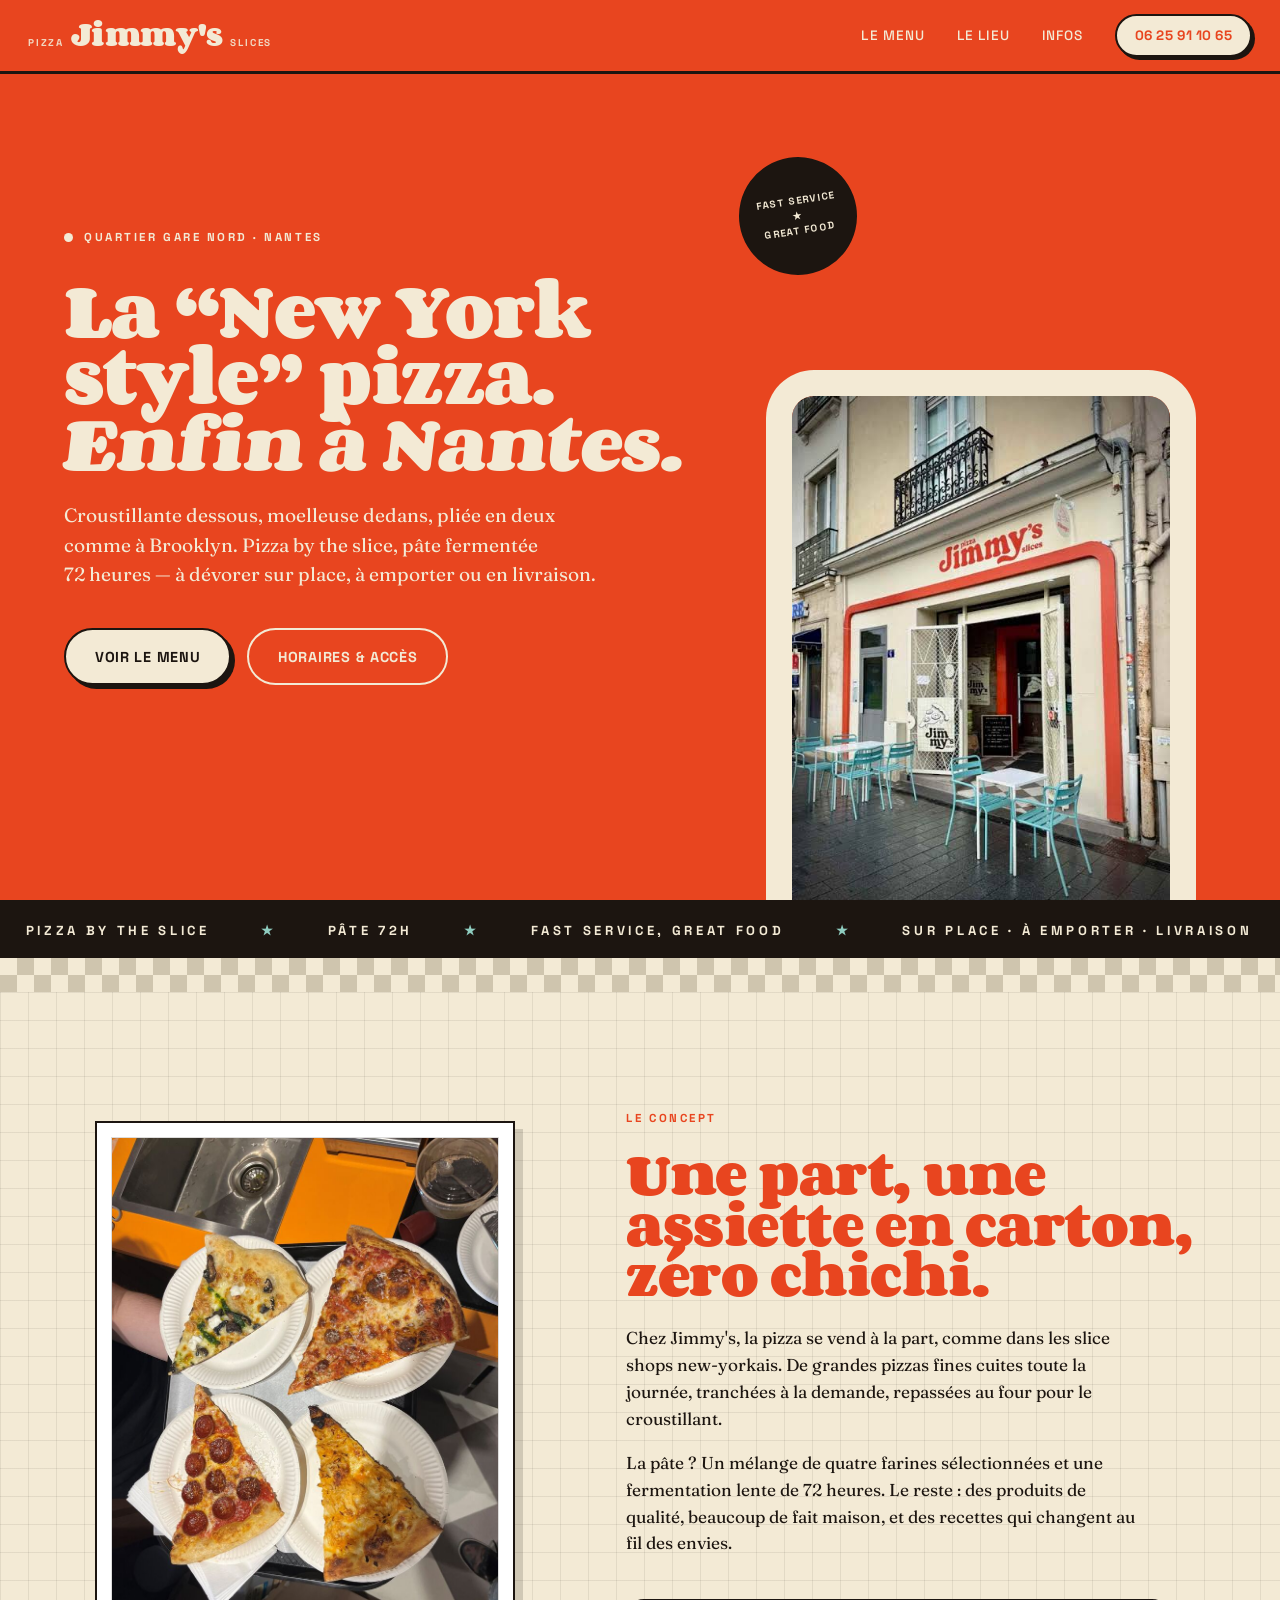
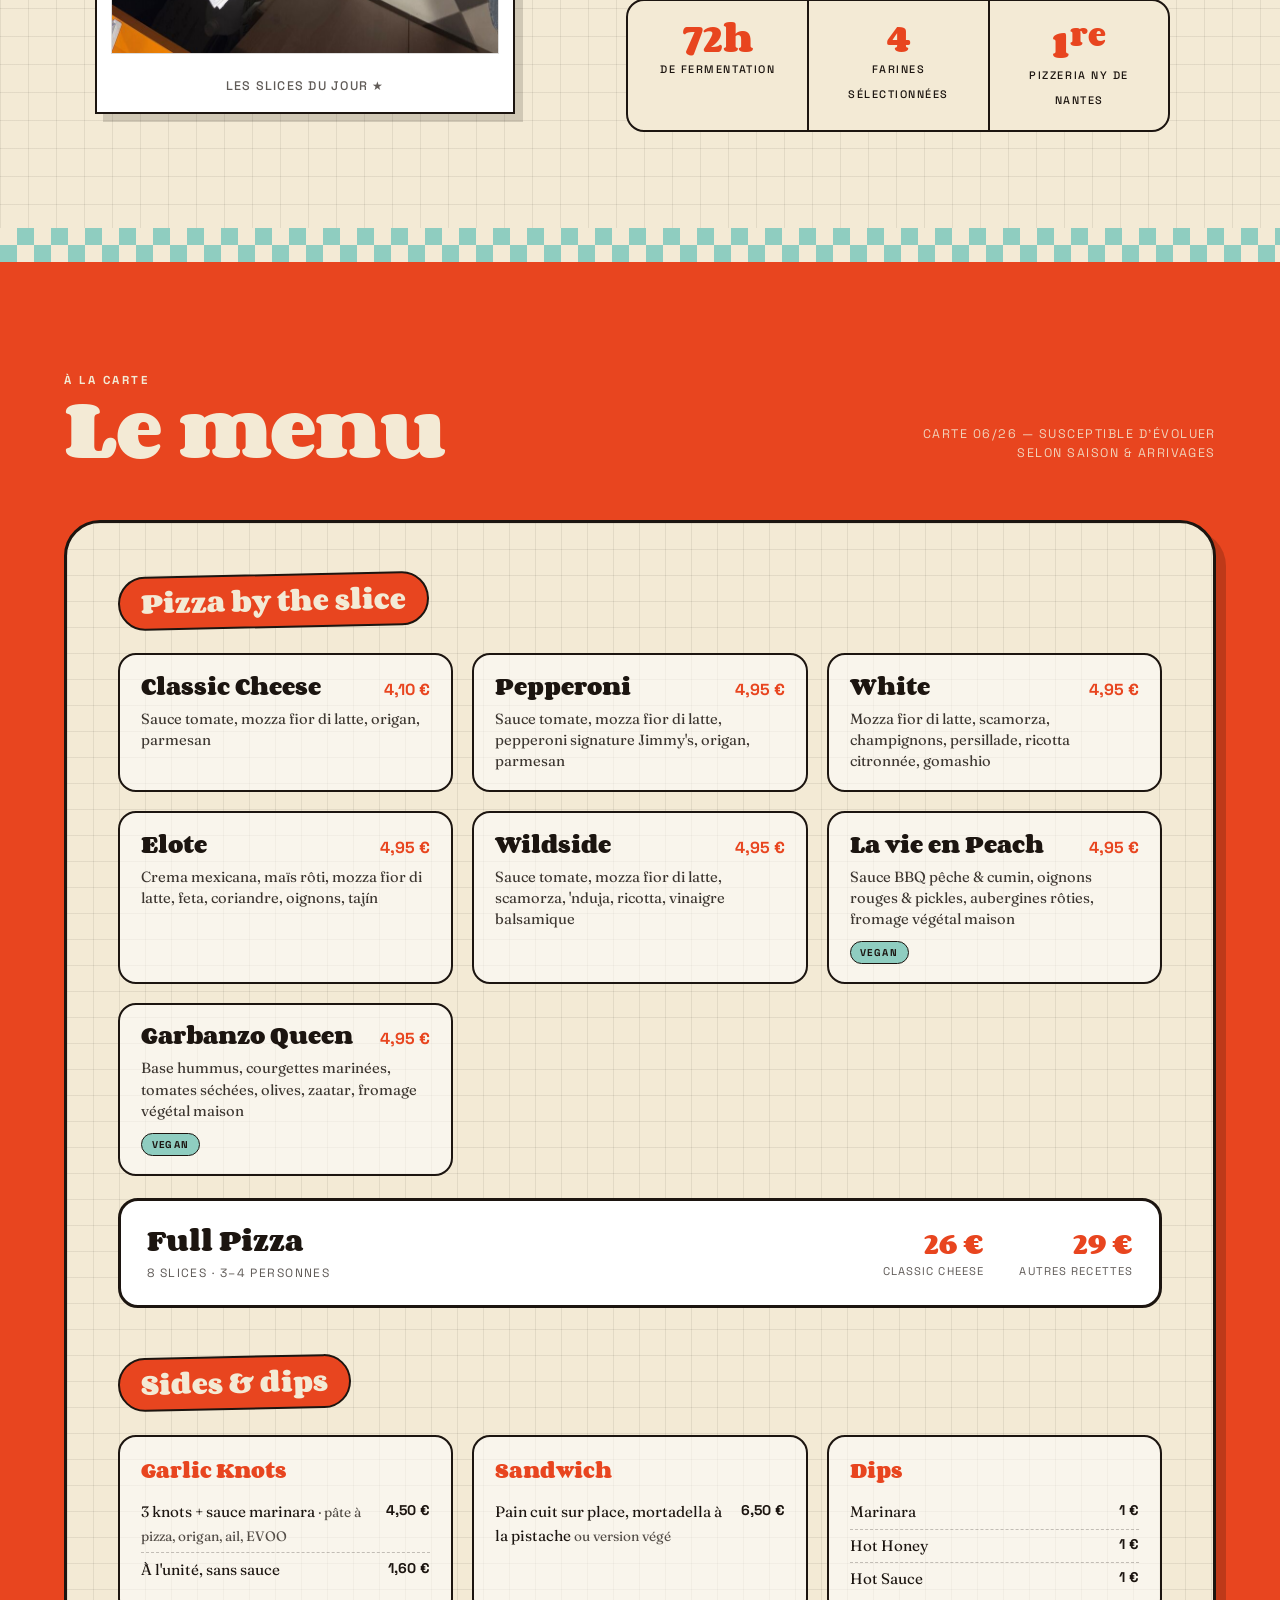
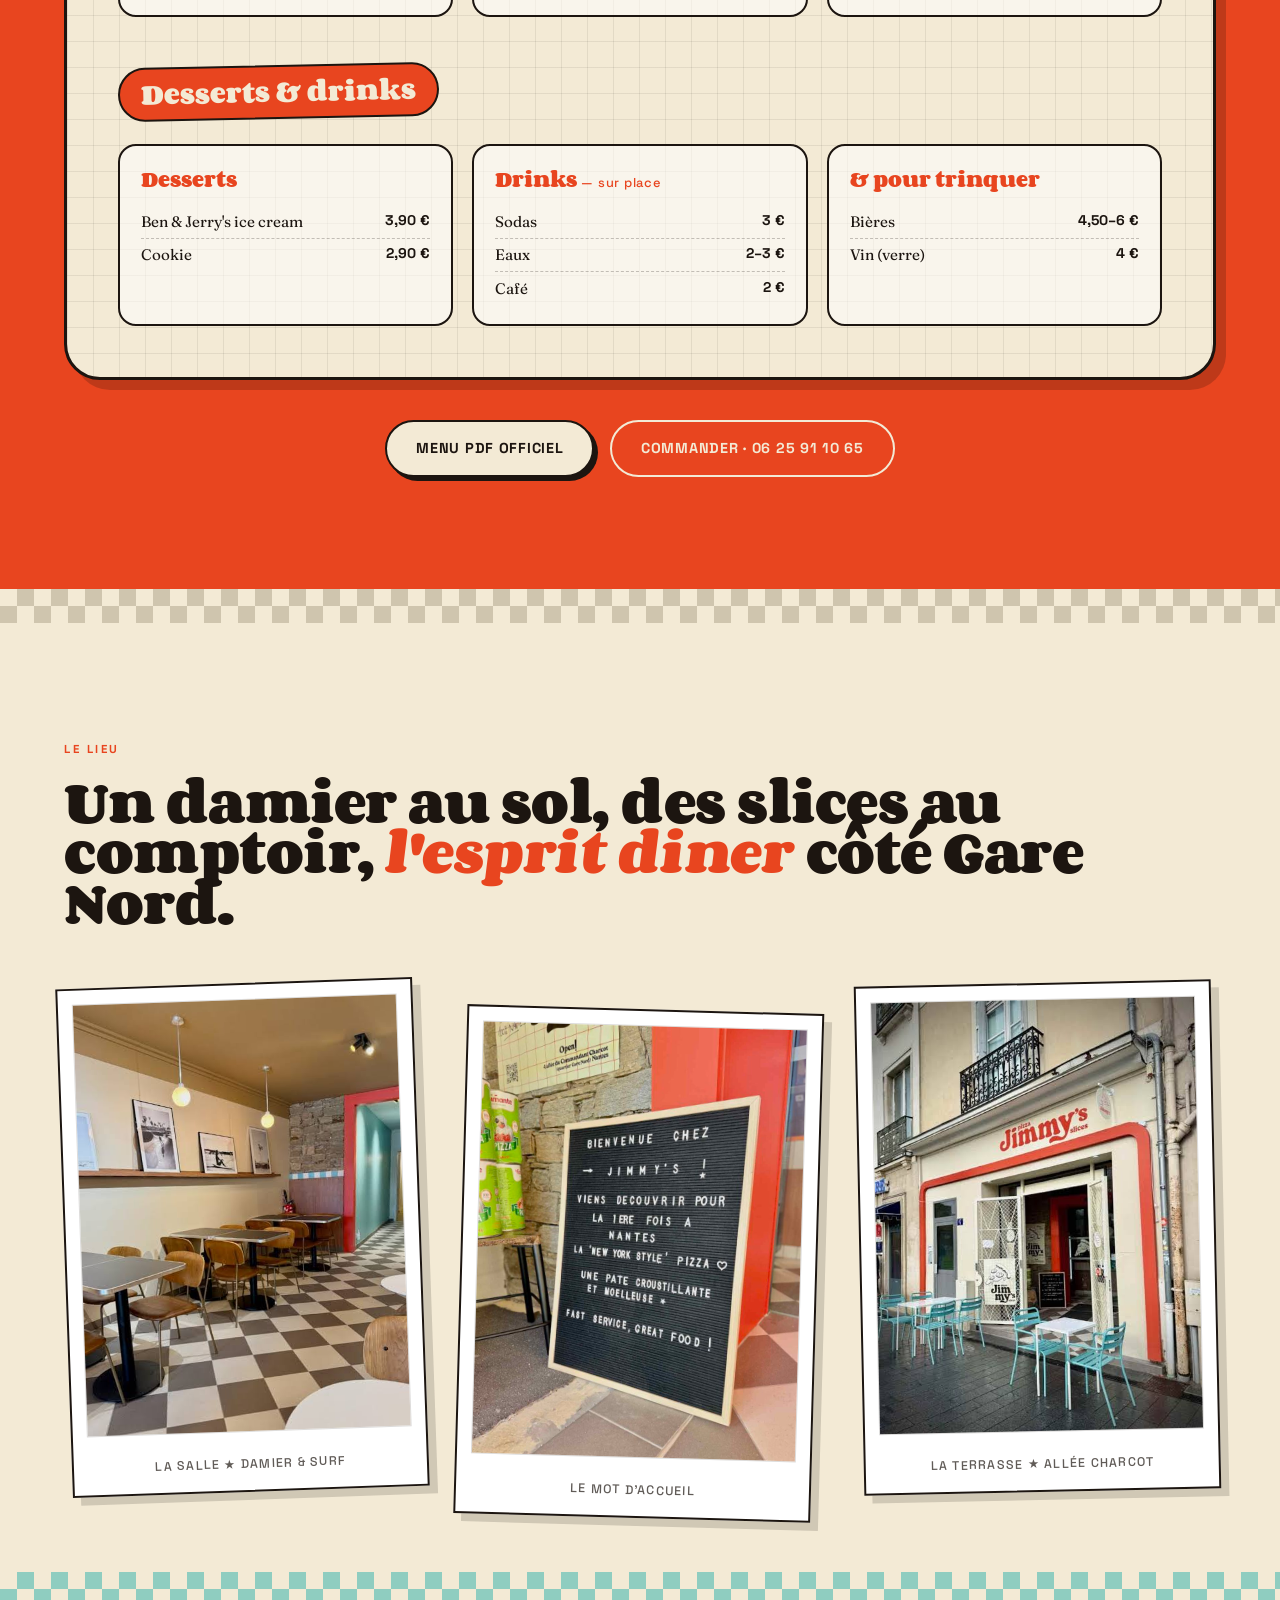
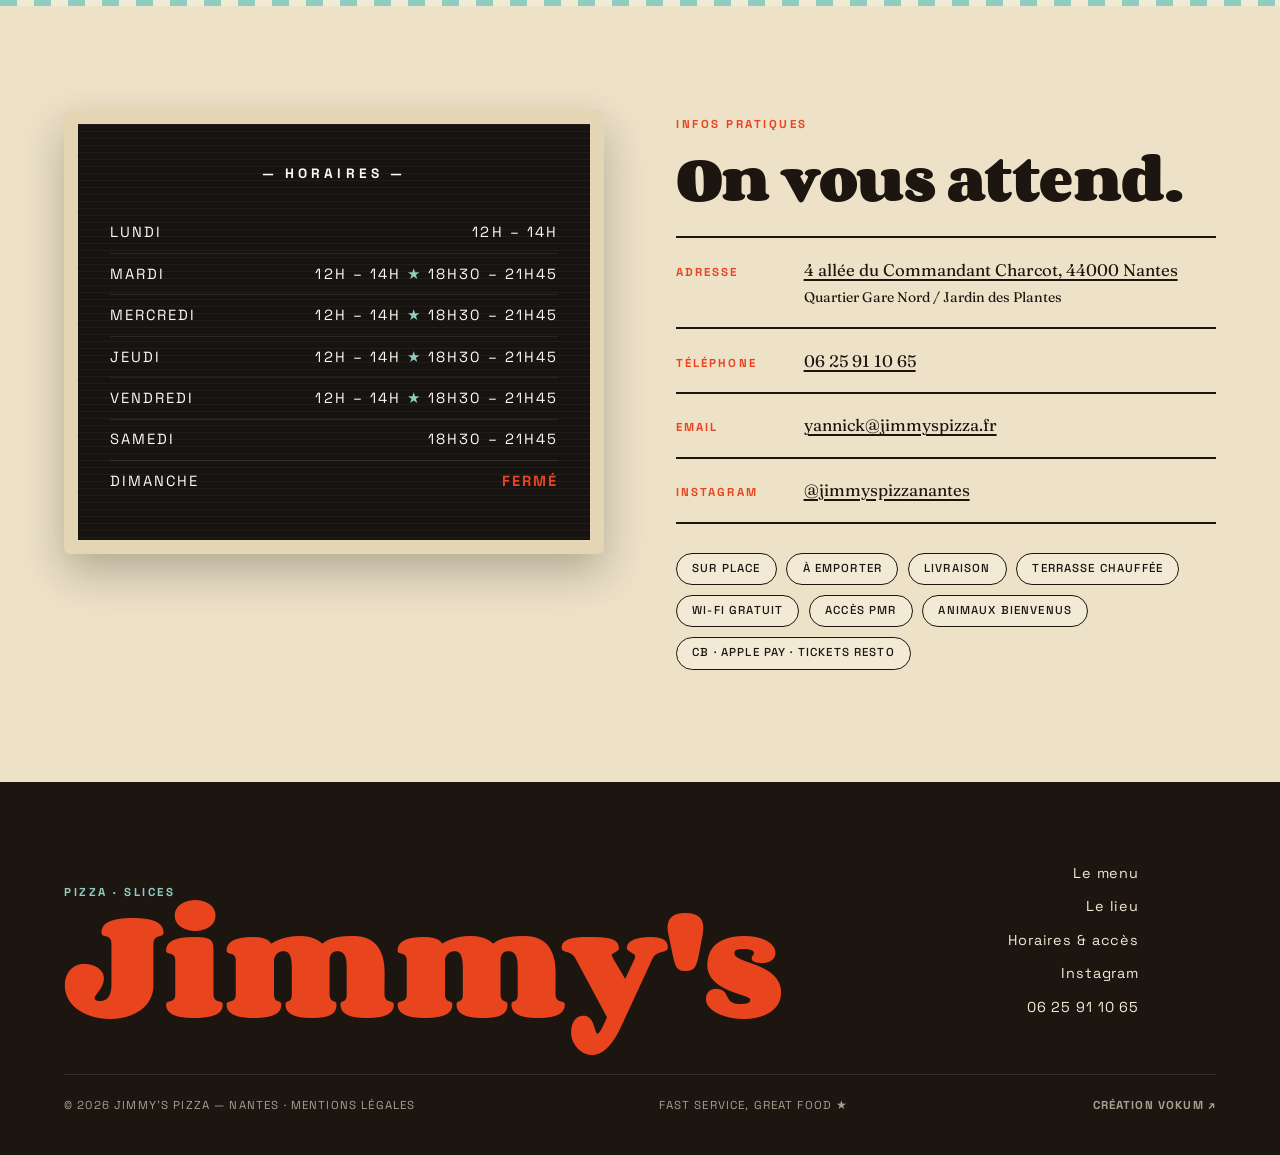
==== index.html @ 2caf19af "Perf: attributs d'image (CLS, lazy-loading, priorite LCP) et recompression - width/height ajoutes de" ====
<!DOCTYPE html>
<html lang="fr">
<head>
<meta charset="UTF-8">
<meta name="viewport" content="width=device-width, initial-scale=1.0">
<title>Jimmy's Pizza — Pizzeria New York Style à Nantes (Gare Nord) · Pizza by the Slice</title>
<meta name="description" content="Jimmy's Pizza, la première pizzeria New York style de Nantes : pizza à la part, pâte fermentée 72 h. 4 allée du Commandant Charcot, quartier Gare Nord. Sur place, à emporter ou en livraison — 06 25 91 10 65.">
<link rel="canonical" href="https://jimmy-s-pizza.vercel.app/">
<meta name="geo.region" content="FR-44">
<meta name="geo.placename" content="Nantes">
<meta name="geo.position" content="47.21772;-1.54386">
<meta name="ICBM" content="47.21772, -1.54386">
<meta property="og:type" content="restaurant.restaurant">
<meta property="og:locale" content="fr_FR">
<meta property="og:site_name" content="Jimmy's Pizza Slices">
<meta property="og:title" content="Jimmy's Pizza — Pizzeria New York Style à Nantes">
<meta property="og:description" content="Pizza by the slice, pâte fermentée 72 h. 4 allée du Commandant Charcot, Nantes. Sur place, à emporter, en livraison.">
<meta property="og:url" content="https://jimmy-s-pizza.vercel.app/">
<meta property="og:image" content="https://jimmy-s-pizza.vercel.app/assets/facade.jpg">
<meta name="twitter:card" content="summary_large_image">
<meta name="twitter:title" content="Jimmy's Pizza — Pizzeria New York Style à Nantes">
<meta name="twitter:description" content="Pizza by the slice, pâte 72 h, quartier Gare Nord. Sur place, à emporter, en livraison.">
<meta name="twitter:image" content="https://jimmy-s-pizza.vercel.app/assets/facade.jpg">
<link rel="icon" href="data:image/svg+xml,%3Csvg xmlns='http://www.w3.org/2000/svg' viewBox='0 0 100 100'%3E%3Crect width='100' height='100' rx='22' fill='%23E8451F'/%3E%3Ctext x='50' y='72' font-size='62' text-anchor='middle'%3E%F0%9F%8D%95%3C/text%3E%3C/svg%3E">
<script type="application/ld+json">
{
  "@context": "https://schema.org",
  "@type": "Restaurant",
  "@id": "https://jimmy-s-pizza.vercel.app/#restaurant",
  "name": "Jimmy's Pizza",
  "alternateName": "Jimmy's Pizza Slices",
  "description": "Première pizzeria New York style de Nantes : pizza à la part (by the slice), pâte artisanale fermentée 72 heures. Sur place, à emporter, en livraison.",
  "url": "https://jimmy-s-pizza.vercel.app/",
  "image": "https://jimmy-s-pizza.vercel.app/assets/facade.jpg",
  "telephone": "+33625911065",
  "email": "yannick@jimmyspizza.fr",
  "servesCuisine": ["Pizza", "Pizza new-yorkaise", "Américaine"],
  "priceRange": "€",
  "currenciesAccepted": "EUR",
  "paymentAccepted": "Espèces, Carte bancaire, Apple Pay, Tickets restaurant",
  "hasMenu": "https://cdn.website.dish.co/media/ba/8f/10050138/Menu-1.pdf",
  "acceptsReservations": "False",
  "address": {
    "@type": "PostalAddress",
    "streetAddress": "4 allée du Commandant Charcot",
    "addressLocality": "Nantes",
    "postalCode": "44000",
    "addressRegion": "Pays de la Loire",
    "addressCountry": "FR"
  },
  "geo": {
    "@type": "GeoCoordinates",
    "latitude": 47.21772,
    "longitude": -1.54386
  },
  "openingHoursSpecification": [
    { "@type": "OpeningHoursSpecification", "dayOfWeek": "Monday", "opens": "12:00", "closes": "14:00" },
    { "@type": "OpeningHoursSpecification", "dayOfWeek": ["Tuesday","Wednesday","Thursday","Friday"], "opens": "12:00", "closes": "14:00" },
    { "@type": "OpeningHoursSpecification", "dayOfWeek": ["Tuesday","Wednesday","Thursday","Friday","Saturday"], "opens": "18:30", "closes": "21:45" }
  ],
  "sameAs": [
    "https://www.instagram.com/jimmyspizzanantes/"
  ]
}
</script>
<link rel="preconnect" href="https://fonts.googleapis.com">
<link rel="preconnect" href="https://fonts.gstatic.com" crossorigin>
<link href="https://fonts.googleapis.com/css2?family=Corben:wght@700&family=Fraunces:ital,opsz,wght@0,9..144,300..900;1,9..144,300..900&family=Space+Grotesk:wght@400;500;700&display=swap" rel="stylesheet">
<style>
:root{
  --tomate:#E8451F;
  --tomate-fonce:#C93312;
  --creme:#F3EAD5;
  --creme-2:#EDE2C8;
  --encre:#1C1510;
  --menthe:#8FCDC0;
  --beige:#CFC5AE;
  --grid:rgba(28,21,16,.08);
  --frame:26px;
}
*{margin:0;padding:0;box-sizing:border-box}
html{scroll-behavior:smooth}
body{
  font-family:'Fraunces',serif;
  background:var(--creme);
  color:var(--encre);
  line-height:1.55;
  overflow-x:hidden;
}
img{max-width:100%;height:auto;display:block}
a{color:inherit}
::selection{background:var(--tomate);color:var(--creme)}

.groovy{
  font-family:'Corben',serif;
  font-weight:700;
  letter-spacing:-.01em;
  line-height:1.04;
}
.label{
  font-family:'Space Grotesk',sans-serif;
  font-weight:700;
  font-size:.72rem;
  letter-spacing:.22em;
  text-transform:uppercase;
}

/* ---------- reveals ---------- */
.rv{opacity:0;transform:translateY(28px);transition:opacity .8s cubic-bezier(.25,.1,.25,1),transform .8s cubic-bezier(.25,.1,.25,1)}
.rv.on{opacity:1;transform:none}
.rv.d1{transition-delay:.1s}.rv.d2{transition-delay:.2s}.rv.d3{transition-delay:.3s}
@media (prefers-reduced-motion: reduce){.rv{opacity:1;transform:none;transition:none}}

/* ---------- intro ---------- */
#intro{
  position:fixed;inset:0;z-index:100;
  background:var(--tomate);
  display:flex;align-items:center;justify-content:center;
  border-bottom:6px solid var(--encre);
}
body.intro-lock{overflow:hidden}
.intro-logo{color:var(--creme);text-align:center;position:relative}
.intro-line{overflow:hidden;display:block}
.intro-line>span{display:block;transform:translateY(110%);opacity:0}
.intro-play .intro-line>span{animation:introRise 1s cubic-bezier(.22,1,.36,1) forwards}
.intro-pizza>span{font-family:'Space Grotesk',sans-serif;font-weight:700;font-size:clamp(.8rem,1.6vw,1rem);letter-spacing:.34em;text-transform:uppercase}
.intro-play .intro-pizza>span{animation-delay:.15s}
.intro-jimmys>span{font-family:'Corben',serif;font-weight:700;font-size:clamp(4.2rem,13vw,9.5rem);line-height:1.18;padding-bottom:.06em;letter-spacing:-.015em}
.intro-play .intro-jimmys>span{animation-delay:.32s}
.intro-slices>span{font-family:'Space Grotesk',sans-serif;font-weight:700;font-size:clamp(.8rem,1.6vw,1rem);letter-spacing:.34em;text-transform:uppercase}
.intro-play .intro-slices>span{animation-delay:.5s}
@keyframes introRise{to{transform:translateY(0);opacity:1}}
.intro-star{
  display:inline-block;margin-left:.18em;color:var(--menthe);
  font-size:.32em;vertical-align:super;
  opacity:0;transform:scale(.4) rotate(-90deg);
}
.intro-play .intro-star{animation:starPop .7s cubic-bezier(.22,1,.36,1) .85s forwards}
@keyframes starPop{to{opacity:1;transform:scale(1) rotate(0deg)}}
.intro-baseline{
  position:absolute;left:50%;bottom:8vh;transform:translateX(-50%);
  color:var(--creme);opacity:0;
  font-family:'Space Grotesk',sans-serif;font-weight:500;font-size:.72rem;
  letter-spacing:.28em;text-transform:uppercase;white-space:nowrap;
}
.intro-play .intro-baseline{animation:baseFade .8s ease .95s forwards}
@keyframes baseFade{to{opacity:.9}}
#intro.intro-out{
  animation:introLift .9s cubic-bezier(.65,0,.35,1) forwards;
}
@keyframes introLift{
  0%{transform:translateY(0);border-radius:0}
  100%{transform:translateY(-102%);border-radius:0 0 64px 64px}
}
@media (prefers-reduced-motion: reduce){
  #intro{display:none}
}

/* ---------- header ---------- */
header{
  position:fixed;inset:0 0 auto 0;z-index:50;
  display:flex;align-items:center;justify-content:space-between;
  padding:14px 28px;
  background:var(--tomate);
  color:var(--creme);
  border-bottom:3px solid var(--encre);
}
.logo-wrap{display:flex;align-items:baseline;gap:.45rem;text-decoration:none}
.logo-main{font-size:1.7rem}
.logo-sub{font-family:'Space Grotesk',sans-serif;font-weight:700;font-size:.62rem;letter-spacing:.18em;text-transform:uppercase;opacity:.9}
nav{display:flex;gap:2rem;align-items:center}
nav a.nl{
  font-family:'Space Grotesk',sans-serif;font-weight:500;font-size:.85rem;
  letter-spacing:.08em;text-transform:uppercase;text-decoration:none;
  position:relative;
}
nav a.nl::after{
  content:'';position:absolute;left:0;bottom:-4px;width:100%;height:2px;
  background:var(--creme);transform:scaleX(0);transform-origin:left;
  transition:transform .35s cubic-bezier(.25,.1,.25,1);
}
nav a.nl:hover::after{transform:scaleX(1)}
.tel-btn{
  font-family:'Space Grotesk',sans-serif;font-weight:700;font-size:.85rem;
  text-decoration:none;letter-spacing:.04em;
  background:var(--creme);color:var(--tomate);
  padding:.55rem 1.1rem;border-radius:999px;border:2px solid var(--encre);
  box-shadow:3px 3px 0 var(--encre);
  transition:transform .25s ease,box-shadow .25s ease;
  white-space:nowrap;
}
.tel-btn:hover{transform:translate(-2px,-2px);box-shadow:5px 5px 0 var(--encre)}
.burger{display:none}

/* ---------- hero ---------- */
.hero{
  min-height:100svh;
  background:var(--tomate);
  color:var(--creme);
  display:grid;
  grid-template-columns:1.15fr .85fr;
  align-items:stretch;
  padding:110px 5vw 0;
  gap:3rem;
  position:relative;
}
.hero-txt{display:flex;flex-direction:column;justify-content:center;padding-bottom:6rem}
.hero-kicker{display:inline-flex;align-items:center;gap:.7rem;margin-bottom:1.8rem}
.hero-kicker .dot{width:9px;height:9px;border-radius:50%;background:var(--creme);animation:blink 2.4s infinite}
@keyframes blink{0%,100%{opacity:1}50%{opacity:.25}}
h1.groovy{font-size:clamp(2.5rem,5vw,4.6rem);margin-bottom:1.6rem}
h1 .slice-w{display:inline-block;font-style:normal;transform:skewX(-7deg);color:var(--creme)}
.hero-sub{font-size:clamp(1.05rem,1.5vw,1.3rem);font-weight:400;max-width:34rem;opacity:.94}
.hero-ctas{display:flex;gap:1rem;margin-top:2.4rem;flex-wrap:wrap}
.btn{
  font-family:'Space Grotesk',sans-serif;font-weight:700;font-size:.9rem;
  letter-spacing:.05em;text-transform:uppercase;text-decoration:none;
  padding:.95rem 1.8rem;border-radius:999px;border:2px solid var(--encre);
  transition:transform .25s ease,box-shadow .25s ease;
  display:inline-block;
}
.btn-creme{background:var(--creme);color:var(--encre);box-shadow:4px 4px 0 var(--encre)}
.btn-creme:hover{transform:translate(-2px,-2px);box-shadow:6px 6px 0 var(--encre)}
.btn-ghost{background:transparent;color:var(--creme);border-color:var(--creme);box-shadow:none}
.btn-ghost:hover{background:rgba(243,234,213,.12)}
.hero-visu{position:relative;display:flex;align-items:flex-end;justify-content:center}
.devanture{
  width:min(100%,430px);
  border:var(--frame) solid var(--creme);
  border-bottom:none;
  border-radius:48px 48px 0 0;
  overflow:hidden;
  background:var(--creme);
  transform:translateY(0);
}
.devanture img{width:100%;height:100%;object-fit:cover}
.hero-badge{
  position:absolute;top:6%;left:-8px;
  background:var(--encre);color:var(--creme);
  padding:1.05rem 1.15rem .95rem;
  border-radius:50%;
  width:118px;height:118px;
  display:flex;align-items:center;justify-content:center;text-align:center;
  font-family:'Space Grotesk',sans-serif;font-weight:700;font-size:.62rem;
  letter-spacing:.14em;text-transform:uppercase;line-height:1.5;
  transform:rotate(-9deg);
  animation:floaty 5s ease-in-out infinite;
}
@keyframes floaty{0%,100%{transform:rotate(-9deg) translateY(0)}50%{transform:rotate(-9deg) translateY(-9px)}}

/* ---------- marquee ---------- */
.marquee{
  background:var(--encre);color:var(--creme);
  overflow:hidden;white-space:nowrap;
  border-top:3px solid var(--encre);border-bottom:3px solid var(--encre);
  padding:.85rem 0;
}
.marquee-inner{display:inline-block;animation:scrolltxt 26s linear infinite}
.marquee span{
  font-family:'Space Grotesk',sans-serif;font-weight:700;font-size:.82rem;
  letter-spacing:.28em;text-transform:uppercase;margin:0 1.6rem;
}
.marquee .st{color:var(--menthe)}
@keyframes scrolltxt{from{transform:translateX(0)}to{transform:translateX(-50%)}}

/* ---------- damier ---------- */
.damier{
  height:34px;
  background:
    repeating-conic-gradient(var(--beige) 0% 25%, var(--creme) 0% 50%)
    0 0 / 34px 34px;
}
.damier.mint{
  background:
    repeating-conic-gradient(var(--menthe) 0% 25%, var(--creme) 0% 50%)
    0 0 / 34px 34px;
}

/* ---------- concept ---------- */
.concept{
  padding:7rem 5vw 6rem;
  background:
    linear-gradient(var(--grid) 1px, transparent 1px),
    linear-gradient(90deg, var(--grid) 1px, transparent 1px),
    var(--creme);
  background-size:28px 28px,28px 28px,auto;
}
.concept-grid{
  max-width:1200px;margin:0 auto;
  display:grid;grid-template-columns:.9fr 1.1fr;gap:5rem;align-items:center;
}
.polaroid{
  background:#fff;
  padding:14px 14px 58px;
  border:2px solid var(--encre);
  box-shadow:8px 8px 0 rgba(28,21,16,.16);
  transform:rotate(-2.5deg);
  position:relative;
  max-width:420px;
  margin:0 auto;
}
.polaroid img{border:1px solid rgba(28,21,16,.15)}
.polaroid figcaption{
  position:absolute;bottom:16px;left:0;right:0;text-align:center;
  font-family:'Space Grotesk',sans-serif;font-size:.78rem;letter-spacing:.1em;
  text-transform:uppercase;font-weight:500;color:rgba(28,21,16,.7);
}
.concept h2{font-size:clamp(2.1rem,3.8vw,3.4rem);margin:1.2rem 0 1.6rem;color:var(--tomate)}
.concept .label{color:var(--tomate)}
.concept p{font-size:1.08rem;max-width:32rem;margin-bottom:1.1rem}
.stats{display:flex;gap:0;margin-top:2.6rem;border:2px solid var(--encre);border-radius:18px;overflow:hidden;background:var(--creme);max-width:34rem}
.stat{flex:1;padding:1.2rem 1rem;text-align:center;border-right:2px solid var(--encre)}
.stat:last-child{border-right:none}
.stat b{display:block;font-size:2rem;font-family:'Corben',serif;font-weight:700;color:var(--tomate);line-height:1.1}
.stat span{font-family:'Space Grotesk',sans-serif;font-size:.68rem;letter-spacing:.14em;text-transform:uppercase;font-weight:500}

/* ---------- menu ---------- */
.menu-sec{
  background:var(--tomate);
  padding:6.5rem 5vw 7rem;
  color:var(--creme);
}
.menu-head{max-width:1200px;margin:0 auto 3.5rem;display:flex;align-items:flex-end;justify-content:space-between;gap:2rem;flex-wrap:wrap}
.menu-head h2{font-size:clamp(2.8rem,5.5vw,5rem)}
.menu-head .note{font-family:'Space Grotesk',sans-serif;font-size:.78rem;letter-spacing:.12em;text-transform:uppercase;opacity:.85;text-align:right}
.menu-board{
  max-width:1200px;margin:0 auto;
  background:
    linear-gradient(var(--grid) 1px, transparent 1px),
    linear-gradient(90deg, var(--grid) 1px, transparent 1px),
    var(--creme);
  background-size:26px 26px,26px 26px,auto;
  color:var(--encre);
  border:3px solid var(--encre);
  border-radius:36px;
  padding:clamp(1.6rem,4vw,3.5rem);
  box-shadow:10px 10px 0 rgba(0,0,0,.18);
}
.menu-cat{margin-bottom:3rem}
.menu-cat:last-child{margin-bottom:0}
.cat-title{
  display:inline-block;
  background:var(--tomate);color:var(--creme);
  font-family:'Corben',serif;font-weight:700;
  font-size:1.5rem;
  padding:.35rem 1.3rem .45rem;
  border-radius:999px;border:2px solid var(--encre);
  margin-bottom:1.6rem;
  transform:rotate(-1.2deg);
}
.pizzas{display:grid;grid-template-columns:repeat(3,1fr);gap:1.2rem}
.pz{
  background:rgba(255,255,255,.55);
  border:2px solid var(--encre);border-radius:18px;
  padding:1.2rem 1.3rem 1.1rem;
  display:flex;flex-direction:column;
  transition:transform .3s cubic-bezier(.25,.1,.25,1),box-shadow .3s cubic-bezier(.25,.1,.25,1);
}
.pz:hover{transform:translate(-3px,-3px);box-shadow:5px 5px 0 var(--encre)}
.pz-top{display:flex;justify-content:space-between;align-items:baseline;gap:.8rem;margin-bottom:.4rem}
.pz h4{font-family:'Corben',serif;font-weight:700;font-size:1.28rem;line-height:1.1}
.pz .prix{font-family:'Space Grotesk',sans-serif;font-weight:700;font-size:1rem;color:var(--tomate);white-space:nowrap}
.pz p{font-size:.92rem;opacity:.85;line-height:1.45}
.tag-v{
  display:inline-block;margin-top:.65rem;align-self:flex-start;
  font-family:'Space Grotesk',sans-serif;font-size:.62rem;font-weight:700;
  letter-spacing:.14em;text-transform:uppercase;
  background:var(--menthe);border:1.5px solid var(--encre);border-radius:999px;
  padding:.18rem .6rem;
}
.full-pizza{
  margin-top:1.4rem;
  border:3px solid var(--encre);border-radius:20px;
  background:#fff;
  padding:1.3rem 1.6rem;
  display:flex;align-items:center;justify-content:space-between;gap:1.5rem;flex-wrap:wrap;
}
.full-pizza h4{font-family:'Corben',serif;font-weight:700;font-size:1.5rem}
.full-pizza .fp-sub{font-family:'Space Grotesk',sans-serif;font-size:.75rem;letter-spacing:.12em;text-transform:uppercase;opacity:.7}
.fp-prices{display:flex;gap:2.2rem}
.fp-prices div{text-align:right}
.fp-prices b{font-size:1.5rem;font-family:'Corben',serif;font-weight:700;color:var(--tomate)}
.fp-prices span{display:block;font-family:'Space Grotesk',sans-serif;font-size:.7rem;letter-spacing:.1em;text-transform:uppercase;opacity:.7}
.small-grid{display:grid;grid-template-columns:repeat(3,1fr);gap:1.2rem}
.sm-list{background:rgba(255,255,255,.55);border:2px solid var(--encre);border-radius:18px;padding:1.2rem 1.3rem}
.sm-list h4{font-family:'Corben',serif;font-weight:700;font-size:1.15rem;margin-bottom:.7rem;color:var(--tomate)}
.sm-list ul{list-style:none}
.sm-list li{display:flex;justify-content:space-between;gap:1rem;font-size:.95rem;padding:.28rem 0;border-bottom:1px dashed rgba(28,21,16,.25)}
.sm-list li:last-child{border-bottom:none}
.sm-list li em{font-style:normal;opacity:.75;font-size:.85rem}
.sm-list li b{font-family:'Space Grotesk',sans-serif;font-weight:700;font-size:.88rem;white-space:nowrap}
.sm-list h4 em{font-family:'Space Grotesk',sans-serif;font-style:normal;font-weight:500;letter-spacing:.06em}
.menu-cta{max-width:1200px;margin:2.5rem auto 0;display:flex;justify-content:center;gap:1rem;flex-wrap:wrap}

/* ---------- lieu / photos ---------- */
.lieu{padding:7rem 5vw 5rem;background:var(--creme)}
.lieu-head{max-width:1200px;margin:0 auto 3.5rem}
.lieu-head .label{color:var(--tomate)}
.lieu-head h2{font-size:clamp(2.1rem,3.8vw,3.4rem);margin-top:1rem;max-width:26ch}
.lieu-head h2 em{color:var(--tomate);font-style:normal;display:inline-block;transform:skewX(-7deg)}
.photo-row{
  max-width:1200px;margin:0 auto;
  display:grid;grid-template-columns:repeat(3,1fr);gap:2.5rem;
  align-items:start;
}
.photo-row .polaroid{max-width:none;margin:0}
.photo-row .polaroid:nth-child(1){transform:rotate(-2deg)}
.photo-row .polaroid:nth-child(2){transform:rotate(1.6deg) translateY(26px)}
.photo-row .polaroid:nth-child(3){transform:rotate(-1.2deg)}

/* ---------- infos / letterboard ---------- */
.infos{padding:6.5rem 5vw 7rem;background:var(--creme-2)}
.infos-grid{max-width:1200px;margin:0 auto;display:grid;grid-template-columns:1fr 1fr;gap:4.5rem;align-items:start}
.letterboard{
  background:#161311;
  border:14px solid #E4D5B5;
  border-radius:6px;
  box-shadow:0 18px 44px rgba(28,21,16,.28);
  padding:2.4rem 2rem;
  color:#FDFAF2;
  background-image:repeating-linear-gradient(180deg,rgba(255,255,255,.045) 0 1px,transparent 1px 7px);
  transform:rotate(-1deg);
}
.letterboard .lb-title{
  font-family:'Space Grotesk',sans-serif;font-weight:700;letter-spacing:.3em;
  text-transform:uppercase;font-size:.85rem;text-align:center;margin-bottom:1.8rem;
}
.lb-rows{font-family:'Space Grotesk',sans-serif;font-size:.92rem;letter-spacing:.14em;text-transform:uppercase}
.lb-rows .row{display:flex;justify-content:space-between;gap:1rem;padding:.55rem 0;border-bottom:1px solid rgba(255,255,255,.08)}
.lb-rows .row:last-child{border-bottom:none}
.lb-rows .ferme{color:var(--tomate);font-weight:700}
.lb-star{color:var(--menthe)}
.infos-txt h2{font-size:clamp(2.2rem,4vw,3.4rem);margin:1rem 0 2rem}
.infos-txt .label{color:var(--tomate)}
.info-item{display:flex;gap:1.1rem;padding:1.15rem 0;border-top:2px solid var(--encre);align-items:baseline}
.info-item:last-of-type{border-bottom:2px solid var(--encre)}
.info-item .k{font-family:'Space Grotesk',sans-serif;font-weight:700;font-size:.72rem;letter-spacing:.18em;text-transform:uppercase;min-width:110px;color:var(--tomate)}
.info-item .v{font-size:1.05rem}
.info-item .v a{text-decoration:underline;text-decoration-thickness:1.5px;text-underline-offset:3px}
.services{display:flex;flex-wrap:wrap;gap:.6rem;margin-top:1.8rem}
.chip{
  font-family:'Space Grotesk',sans-serif;font-size:.72rem;font-weight:500;
  letter-spacing:.1em;text-transform:uppercase;
  border:1.5px solid var(--encre);border-radius:999px;padding:.4rem .95rem;
  background:var(--creme);
}

/* ---------- footer ---------- */
footer{background:var(--encre);color:var(--creme);padding:5rem 5vw 2.5rem;position:relative;overflow:hidden}
.foot-grid{max-width:1200px;margin:0 auto;display:grid;grid-template-columns:1.2fr .8fr;gap:3rem;align-items:end}
.foot-logo{font-size:clamp(4rem,10vw,8rem);color:var(--tomate);line-height:.9}
.foot-logo .fx{color:var(--creme);font-size:.35em;vertical-align:super;font-style:italic}
.foot-links{display:flex;flex-direction:column;gap:.7rem;align-items:flex-end;font-family:'Space Grotesk',sans-serif;font-size:.9rem}
.foot-links a{text-decoration:none;letter-spacing:.06em;transition:color .25s}
.foot-links a:hover{color:var(--menthe)}
.foot-bottom{
  max-width:1200px;margin:3.5rem auto 0;padding-top:1.4rem;
  border-top:1px solid rgba(243,234,213,.2);
  display:flex;justify-content:space-between;gap:1rem;flex-wrap:wrap;
  font-family:'Space Grotesk',sans-serif;font-size:.72rem;letter-spacing:.1em;text-transform:uppercase;opacity:.65;
}
.foot-bottom a{text-decoration:none;text-underline-offset:3px}
.foot-bottom a:hover{color:var(--menthe)}
.foot-bottom .credit{font-weight:700}

/* ---------- responsive ---------- */
@media (max-width:980px){
  .hero{grid-template-columns:1fr;padding-top:96px;min-height:auto}
  .hero-txt{padding-bottom:1rem}
  .hero-visu{margin-top:1.5rem}
  .concept-grid,.infos-grid,.foot-grid{grid-template-columns:1fr;gap:3rem}
  .pizzas,.small-grid,.photo-row{grid-template-columns:1fr 1fr}
  .photo-row .polaroid:nth-child(2){transform:rotate(1.6deg)}
  .foot-links{align-items:flex-start}
}
@media (max-width:640px){
  nav .nl{display:none}
  .pizzas,.small-grid,.photo-row{grid-template-columns:1fr}
  .fp-prices{gap:1.4rem}
  header{padding:12px 18px}
  .hero{padding-left:6vw;padding-right:6vw}
  .hero-badge{width:100px;height:100px;font-size:.56rem;top:3%}
  .stats{flex-direction:column}
  .stat{border-right:none;border-bottom:2px solid var(--encre)}
  .stat:last-child{border-bottom:none}
  .letterboard{transform:none}
}
</style>
</head>
<body>

<div id="intro" aria-hidden="true">
  <div class="intro-logo">
    <span class="intro-line intro-pizza"><span>pizza</span></span>
    <span class="intro-line intro-jimmys"><span>Jimmy's<span class="intro-star">★</span></span></span>
    <span class="intro-line intro-slices"><span>slices · Nantes</span></span>
  </div>
  <div class="intro-baseline">Fast service, great food</div>
</div>

<header>
  <a class="logo-wrap" href="#top">
    <span class="logo-sub">pizza</span>
    <span class="logo-main groovy">Jimmy's</span>
    <span class="logo-sub">slices</span>
  </a>
  <nav>
    <a class="nl" href="#menu">Le menu</a>
    <a class="nl" href="#lieu">Le lieu</a>
    <a class="nl" href="#infos">Infos</a>
    <a class="tel-btn" href="tel:+33625911065">06 25 91 10 65</a>
  </nav>
</header>

<main id="top">

  <!-- HERO -->
  <section class="hero">
    <div class="hero-txt">
      <span class="hero-kicker label rv on"><span class="dot"></span>Quartier Gare Nord · Nantes</span>
      <h1 class="groovy rv on d1">La “New York<br>style” pizza.<br><span class="slice-w">Enfin à Nantes.</span></h1>
      <p class="hero-sub rv on d2">Croustillante dessous, moelleuse dedans, pliée en deux comme à Brooklyn. Pizza by the slice, pâte fermentée 72&nbsp;heures — à dévorer sur place, à emporter ou en livraison.</p>
      <div class="hero-ctas rv on d3">
        <a class="btn btn-creme" href="#menu">Voir le menu</a>
        <a class="btn btn-ghost" href="#infos">Horaires &amp; accès</a>
      </div>
    </div>
    <div class="hero-visu rv on d2">
      <div class="devanture">
        <img src="assets/facade.jpg" alt="La devanture orange de Jimmy's Pizza, 4 allée du Commandant Charcot à Nantes" width="480" height="640" decoding="async">
      </div>
      <div class="hero-badge">Fast service<br>★<br>Great food</div>
    </div>
  </section>

  <!-- MARQUEE -->
  <div class="marquee" aria-hidden="true">
    <div class="marquee-inner">
      <span>Pizza by the slice</span><span class="st">★</span><span>Pâte 72h</span><span class="st">★</span><span>Fast service, great food</span><span class="st">★</span><span>Sur place · à emporter · livraison</span><span class="st">★</span><span>Pizza by the slice</span><span class="st">★</span><span>Pâte 72h</span><span class="st">★</span><span>Fast service, great food</span><span class="st">★</span><span>Sur place · à emporter · livraison</span><span class="st">★</span>
    </div>
  </div>
  <div class="damier" aria-hidden="true"></div>

  <!-- CONCEPT -->
  <section class="concept" id="concept">
    <div class="concept-grid">
      <figure class="polaroid rv">
        <img src="assets/slices.jpg" alt="Quatre parts de pizza New York style sur assiettes en carton" width="800" height="1067" decoding="async" loading="lazy">
        <figcaption>Les slices du jour ★</figcaption>
      </figure>
      <div>
        <span class="label rv">Le concept</span>
        <h2 class="groovy rv d1">Une part, une assiette en carton, zéro chichi.</h2>
        <p class="rv d2">Chez Jimmy's, la pizza se vend à la part, comme dans les slice shops new-yorkais. De grandes pizzas fines cuites toute la journée, tranchées à la demande, repassées au four pour le croustillant.</p>
        <p class="rv d2">La pâte&nbsp;? Un mélange de quatre farines sélectionnées et une fermentation lente de 72&nbsp;heures. Le reste&nbsp;: des produits de qualité, beaucoup de fait maison, et des recettes qui changent au fil des envies.</p>
        <div class="stats rv d3">
          <div class="stat"><b>72h</b><span>de fermentation</span></div>
          <div class="stat"><b>4</b><span>farines sélectionnées</span></div>
          <div class="stat"><b>1<sup>re</sup></b><span>pizzeria NY de Nantes</span></div>
        </div>
      </div>
    </div>
  </section>

  <div class="damier mint" aria-hidden="true"></div>

  <!-- MENU -->
  <section class="menu-sec" id="menu">
    <div class="menu-head">
      <div>
        <span class="label rv">À la carte</span>
        <h2 class="groovy rv d1">Le menu</h2>
      </div>
      <p class="note rv d1">Carte 06/26 — susceptible d'évoluer<br>selon saison &amp; arrivages</p>
    </div>

    <div class="menu-board rv">

      <div class="menu-cat">
        <h3 class="cat-title">Pizza by the slice</h3>
        <div class="pizzas">
          <article class="pz rv">
            <div class="pz-top"><h4>Classic Cheese</h4><span class="prix">4,10&nbsp;€</span></div>
            <p>Sauce tomate, mozza fior di latte, origan, parmesan</p>
          </article>
          <article class="pz rv d1">
            <div class="pz-top"><h4>Pepperoni</h4><span class="prix">4,95&nbsp;€</span></div>
            <p>Sauce tomate, mozza fior di latte, pepperoni signature Jimmy's, origan, parmesan</p>
          </article>
          <article class="pz rv d2">
            <div class="pz-top"><h4>White</h4><span class="prix">4,95&nbsp;€</span></div>
            <p>Mozza fior di latte, scamorza, champignons, persillade, ricotta citronnée, gomashio</p>
          </article>
          <article class="pz rv">
            <div class="pz-top"><h4>Elote</h4><span class="prix">4,95&nbsp;€</span></div>
            <p>Crema mexicana, maïs rôti, mozza fior di latte, feta, coriandre, oignons, tajín</p>
          </article>
          <article class="pz rv d1">
            <div class="pz-top"><h4>Wildside</h4><span class="prix">4,95&nbsp;€</span></div>
            <p>Sauce tomate, mozza fior di latte, scamorza, 'nduja, ricotta, vinaigre balsamique</p>
          </article>
          <article class="pz rv d2">
            <div class="pz-top"><h4>La vie en Peach</h4><span class="prix">4,95&nbsp;€</span></div>
            <p>Sauce BBQ pêche &amp; cumin, oignons rouges &amp; pickles, aubergines rôties, fromage végétal maison</p>
            <span class="tag-v">Vegan</span>
          </article>
          <article class="pz rv d1">
            <div class="pz-top"><h4>Garbanzo Queen</h4><span class="prix">4,95&nbsp;€</span></div>
            <p>Base hummus, courgettes marinées, tomates séchées, olives, zaatar, fromage végétal maison</p>
            <span class="tag-v">Vegan</span>
          </article>
        </div>
        <div class="full-pizza rv">
          <div>
            <h4>Full Pizza</h4>
            <span class="fp-sub">8 slices · 3–4 personnes</span>
          </div>
          <div class="fp-prices">
            <div><b>26&nbsp;€</b><span>Classic Cheese</span></div>
            <div><b>29&nbsp;€</b><span>Autres recettes</span></div>
          </div>
        </div>
      </div>

      <div class="menu-cat">
        <h3 class="cat-title">Sides &amp; dips</h3>
        <div class="small-grid">
          <div class="sm-list rv">
            <h4>Garlic Knots</h4>
            <ul>
              <li><span>3 knots + sauce marinara <em>· pâte à pizza, origan, ail, EVOO</em></span><b>4,50&nbsp;€</b></li>
              <li><span>À l'unité, sans sauce</span><b>1,60&nbsp;€</b></li>
            </ul>
          </div>
          <div class="sm-list rv d1">
            <h4>Sandwich</h4>
            <ul>
              <li><span>Pain cuit sur place, mortadella à la pistache <em>ou version végé</em></span><b>6,50&nbsp;€</b></li>
            </ul>
          </div>
          <div class="sm-list rv d2">
            <h4>Dips</h4>
            <ul>
              <li><span>Marinara</span><b>1&nbsp;€</b></li>
              <li><span>Hot Honey</span><b>1&nbsp;€</b></li>
              <li><span>Hot Sauce</span><b>1&nbsp;€</b></li>
            </ul>
          </div>
        </div>
      </div>

      <div class="menu-cat">
        <h3 class="cat-title">Desserts &amp; drinks</h3>
        <div class="small-grid">
          <div class="sm-list rv">
            <h4>Desserts</h4>
            <ul>
              <li><span>Ben &amp; Jerry's ice cream</span><b>3,90&nbsp;€</b></li>
              <li><span>Cookie</span><b>2,90&nbsp;€</b></li>
            </ul>
          </div>
          <div class="sm-list rv d1">
            <h4>Drinks <em style="font-size:.7em">— sur place</em></h4>
            <ul>
              <li><span>Sodas</span><b>3&nbsp;€</b></li>
              <li><span>Eaux</span><b>2–3&nbsp;€</b></li>
              <li><span>Café</span><b>2&nbsp;€</b></li>
            </ul>
          </div>
          <div class="sm-list rv d2">
            <h4>&amp; pour trinquer</h4>
            <ul>
              <li><span>Bières</span><b>4,50–6&nbsp;€</b></li>
              <li><span>Vin (verre)</span><b>4&nbsp;€</b></li>
            </ul>
          </div>
        </div>
      </div>

    </div>

    <div class="menu-cta rv">
      <a class="btn btn-creme" href="https://cdn.website.dish.co/media/ba/8f/10050138/Menu-1.pdf" target="_blank" rel="noopener">Menu PDF officiel</a>
      <a class="btn btn-ghost" href="tel:+33625911065">Commander · 06 25 91 10 65</a>
    </div>
  </section>

  <div class="damier" aria-hidden="true"></div>

  <!-- LIEU -->
  <section class="lieu" id="lieu">
    <div class="lieu-head">
      <span class="label rv">Le lieu</span>
      <h2 class="groovy rv d1">Un damier au sol, des slices au comptoir, <em>l'esprit diner</em> côté Gare Nord.</h2>
    </div>
    <div class="photo-row">
      <figure class="polaroid rv">
        <img src="assets/salle.jpg" alt="La salle de Jimmy's : sol en damier, chaises bois et photos de surf" width="480" height="640" loading="lazy" decoding="async">
        <figcaption>La salle ★ damier &amp; surf</figcaption>
      </figure>
      <figure class="polaroid rv d1">
        <img src="assets/pancarte.jpg" alt="Letterboard d'accueil : bienvenue chez Jimmy's, la New York style pizza à Nantes" width="768" height="1024" loading="lazy" decoding="async">
        <figcaption>Le mot d'accueil</figcaption>
      </figure>
      <figure class="polaroid rv d2">
        <img src="assets/facade.jpg" alt="Terrasse et façade orange de Jimmy's, tables mint en terrasse" width="480" height="640" loading="lazy" decoding="async">
        <figcaption>La terrasse ★ allée Charcot</figcaption>
      </figure>
    </div>
  </section>

  <div class="damier mint" aria-hidden="true"></div>

  <!-- INFOS -->
  <section class="infos" id="infos">
    <div class="infos-grid">
      <div class="letterboard rv" role="table" aria-label="Horaires d'ouverture">
        <div class="lb-title">— Horaires —</div>
        <div class="lb-rows">
          <div class="row"><span>Lundi</span><span>12h – 14h</span></div>
          <div class="row"><span>Mardi</span><span>12h – 14h <span class="lb-star">★</span> 18h30 – 21h45</span></div>
          <div class="row"><span>Mercredi</span><span>12h – 14h <span class="lb-star">★</span> 18h30 – 21h45</span></div>
          <div class="row"><span>Jeudi</span><span>12h – 14h <span class="lb-star">★</span> 18h30 – 21h45</span></div>
          <div class="row"><span>Vendredi</span><span>12h – 14h <span class="lb-star">★</span> 18h30 – 21h45</span></div>
          <div class="row"><span>Samedi</span><span>18h30 – 21h45</span></div>
          <div class="row"><span>Dimanche</span><span class="ferme">Fermé</span></div>
        </div>
      </div>
      <div class="infos-txt">
        <span class="label rv">Infos pratiques</span>
        <h2 class="groovy rv d1">On vous attend.</h2>
        <div class="rv d2">
          <div class="info-item">
            <span class="k">Adresse</span>
            <span class="v"><a href="https://maps.google.com/?q=Jimmy's+Pizza+4+All%C3%A9e+Commandant+Charcot+44000+Nantes" target="_blank" rel="noopener">4 allée du Commandant Charcot, 44000 Nantes</a><br><small>Quartier Gare Nord / Jardin des Plantes</small></span>
          </div>
          <div class="info-item">
            <span class="k">Téléphone</span>
            <span class="v"><a href="tel:+33625911065">06 25 91 10 65</a></span>
          </div>
          <div class="info-item">
            <span class="k">Email</span>
            <span class="v"><a href="mailto:yannick@jimmyspizza.fr">yannick@jimmyspizza.fr</a></span>
          </div>
          <div class="info-item">
            <span class="k">Instagram</span>
            <span class="v"><a href="https://www.instagram.com/jimmyspizzanantes/" target="_blank" rel="noopener">@jimmyspizzanantes</a></span>
          </div>
        </div>
        <div class="services rv d3">
          <span class="chip">Sur place</span>
          <span class="chip">À emporter</span>
          <span class="chip">Livraison</span>
          <span class="chip">Terrasse chauffée</span>
          <span class="chip">Wi-Fi gratuit</span>
          <span class="chip">Accès PMR</span>
          <span class="chip">Animaux bienvenus</span>
          <span class="chip">CB · Apple Pay · Tickets resto</span>
        </div>
      </div>
    </div>
  </section>

</main>

<footer>
  <div class="foot-grid">
    <div>
      <span class="label" style="color:var(--menthe)">pizza · slices</span>
      <div class="foot-logo groovy">Jimmy's</div>
    </div>
    <div class="foot-links">
      <a href="#menu">Le menu</a>
      <a href="#lieu">Le lieu</a>
      <a href="#infos">Horaires &amp; accès</a>
      <a href="https://www.instagram.com/jimmyspizzanantes/" target="_blank" rel="noopener">Instagram</a>
      <a href="tel:+33625911065">06 25 91 10 65</a>
    </div>
  </div>
  <div class="foot-bottom">
    <span>© 2026 Jimmy's Pizza — Nantes · <a href="mentions.html">Mentions légales</a></span>
    <span>Fast service, great food ★</span>
    <a class="credit" href="https://vokum-landing.vercel.app" target="_blank" rel="noopener">Création Vokum ↗</a>
  </div>
</footer>

<script>
(function(){
  const intro=document.getElementById('intro');
  const reduced=window.matchMedia('(prefers-reduced-motion: reduce)').matches;
  if(!intro) return;
  if(reduced || sessionStorage.getItem('jimmys_intro')){
    intro.remove();
    return;
  }
  document.body.classList.add('intro-lock');
  requestAnimationFrame(()=>intro.classList.add('intro-play'));
  setTimeout(()=>{
    intro.classList.add('intro-out');
    document.body.classList.remove('intro-lock');
    sessionStorage.setItem('jimmys_intro','1');
    intro.addEventListener('animationend',e=>{ if(e.animationName==='introLift') intro.remove(); });
  },2300);
})();

const io = new IntersectionObserver((entries)=>{
  entries.forEach(e=>{ if(e.isIntersecting){ e.target.classList.add('on'); io.unobserve(e.target);} });
},{threshold:.15,rootMargin:'0px 0px -40px 0px'});
document.querySelectorAll('.rv:not(.on)').forEach(el=>io.observe(el));
</script>

</body>
</html>
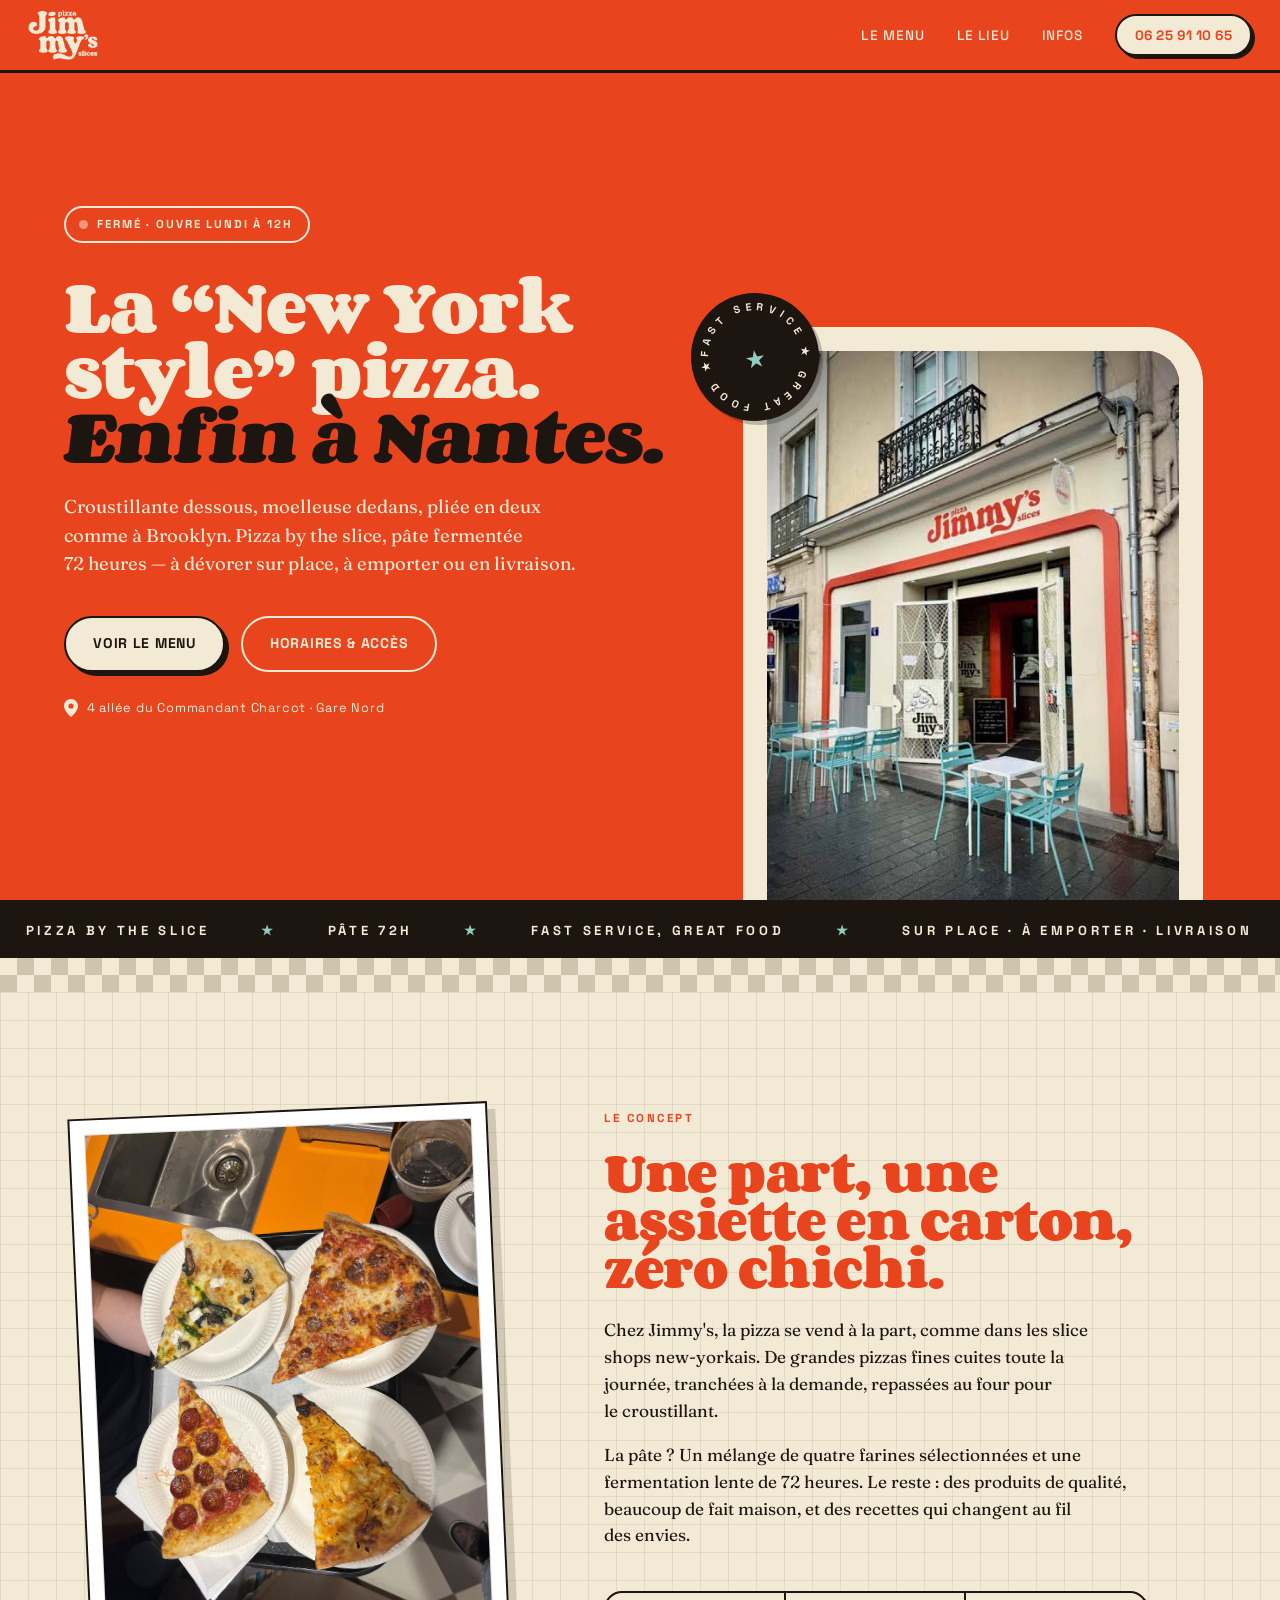
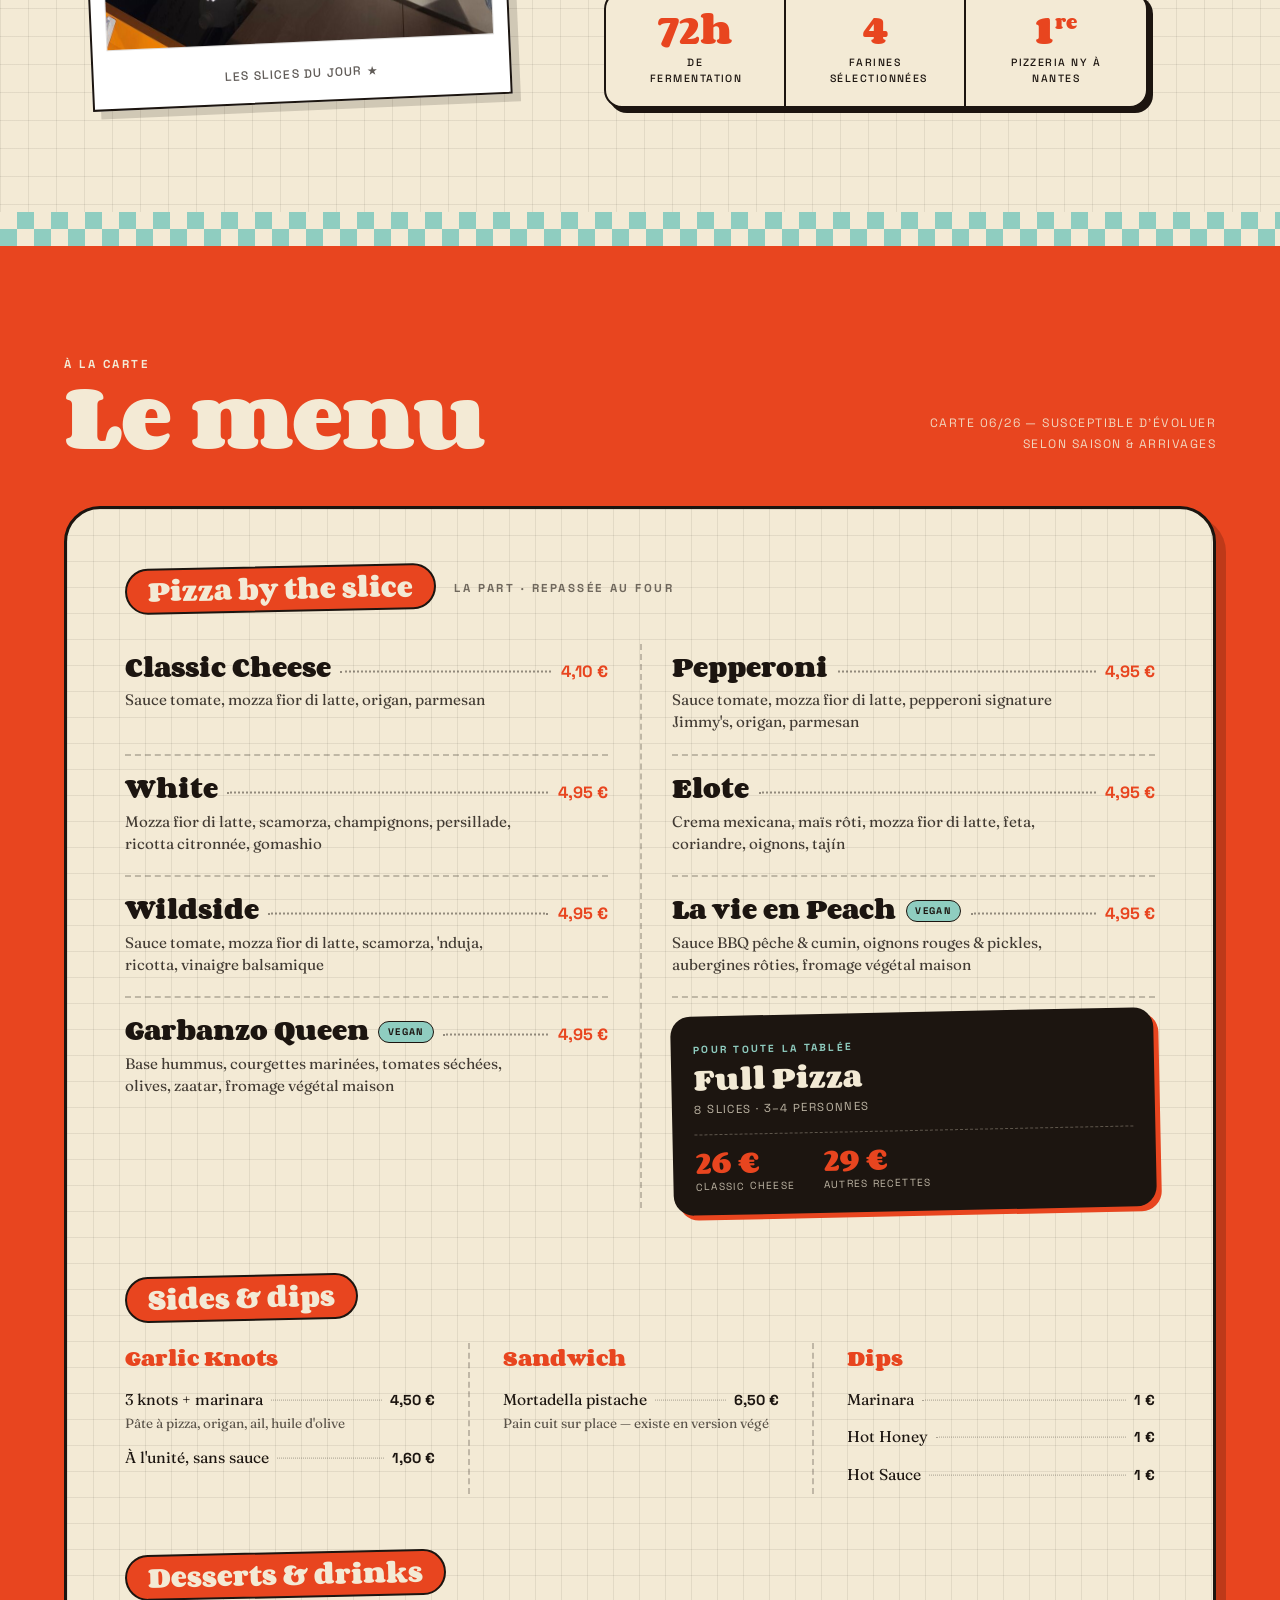
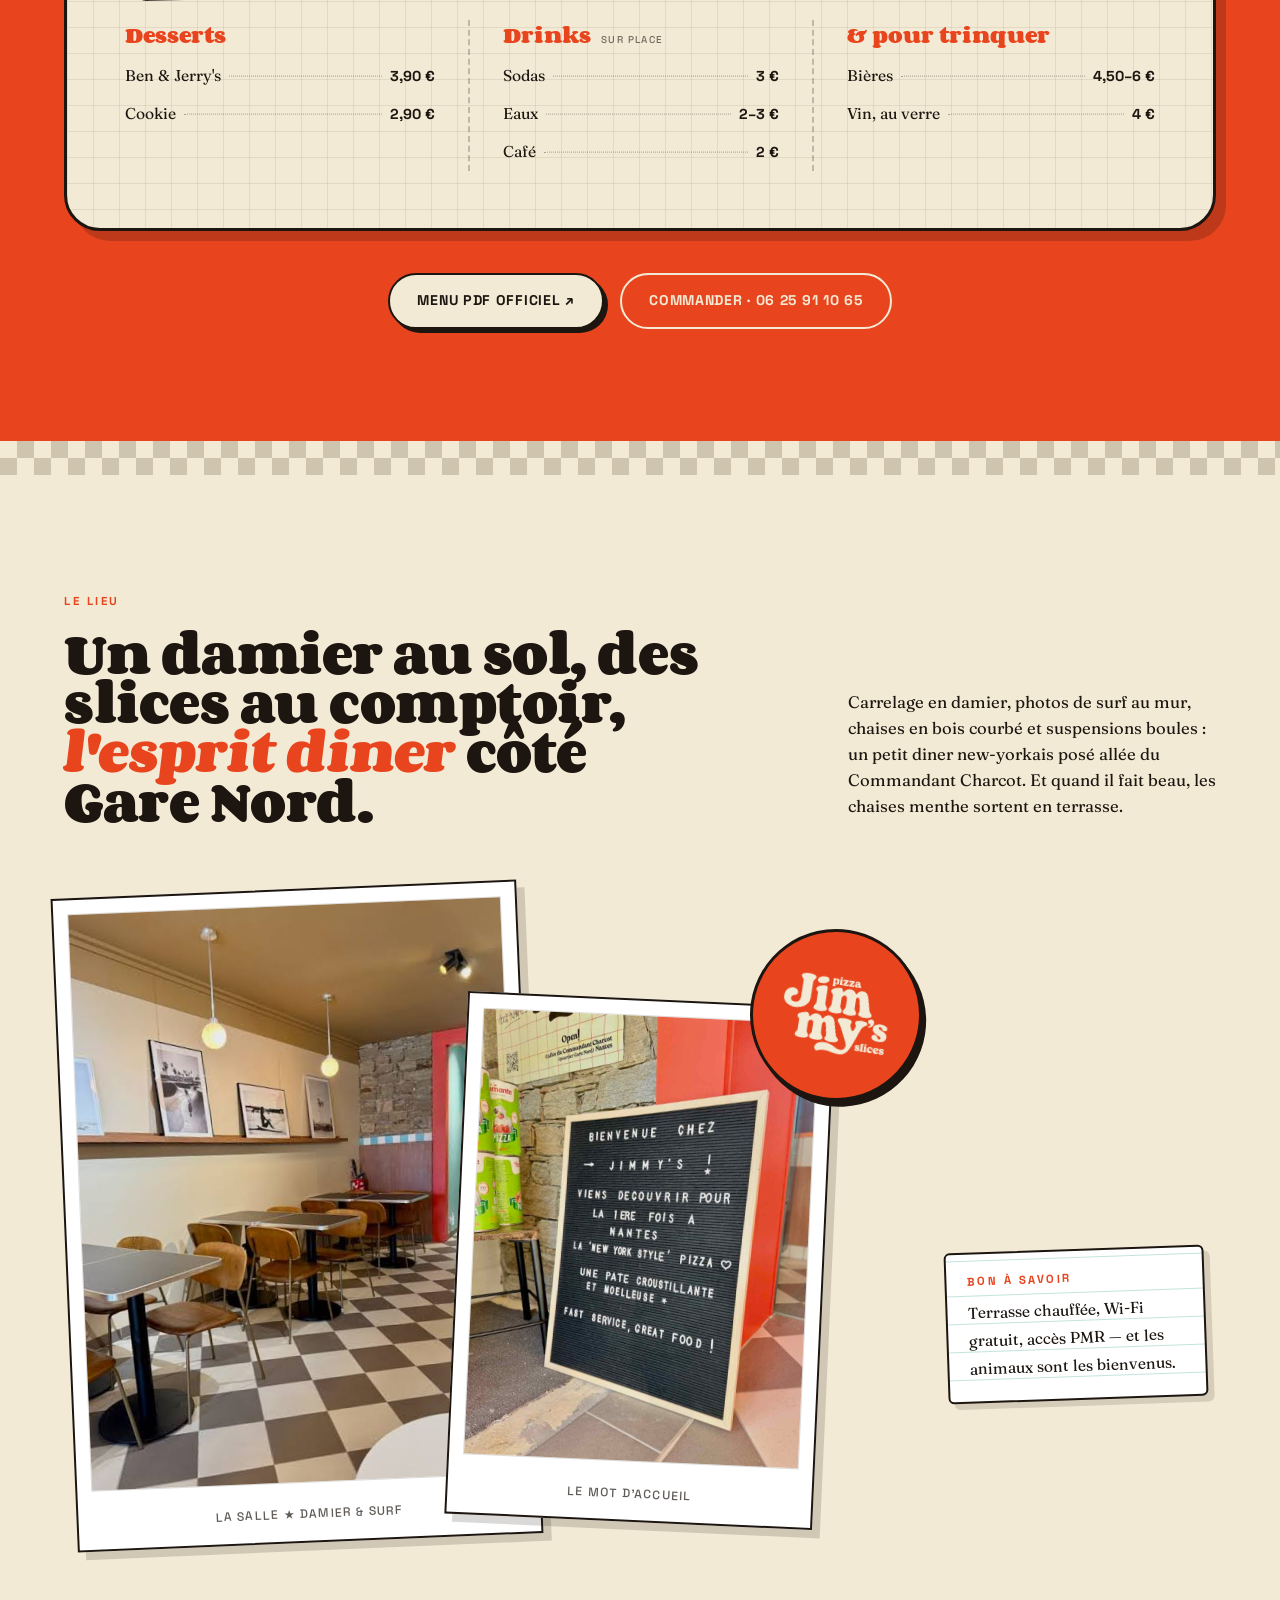
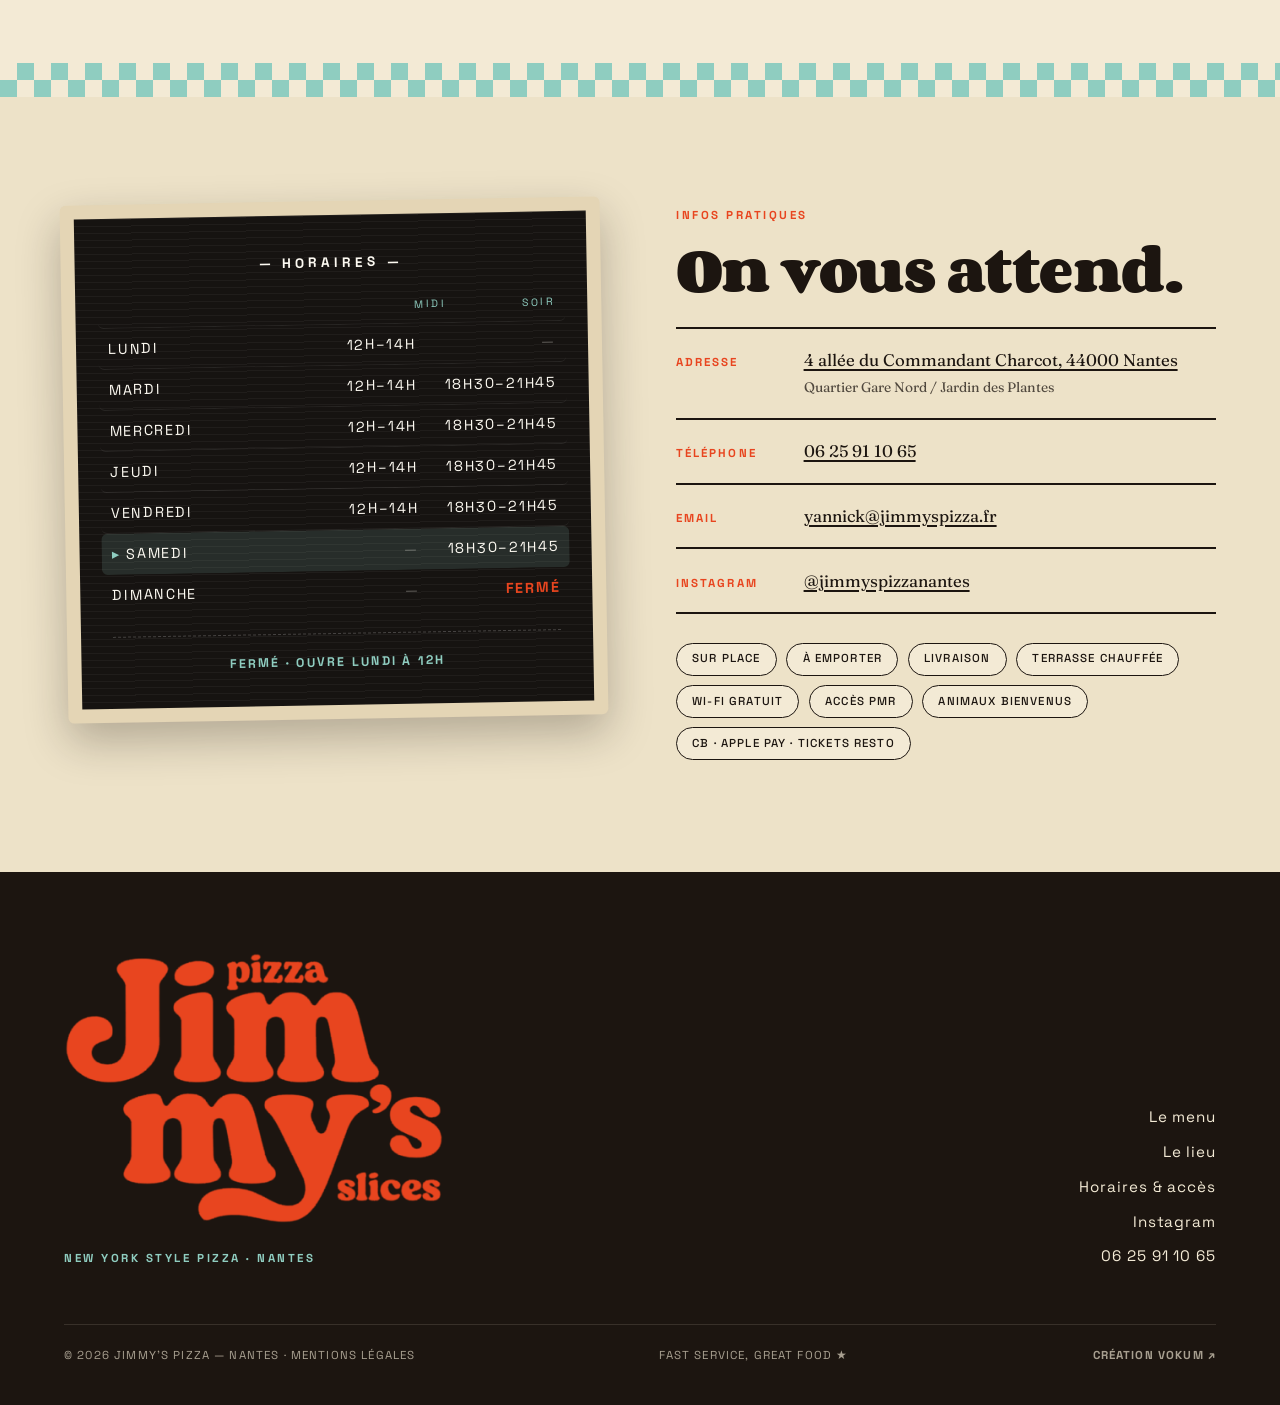
==== commit a39d8d3a: "Refonte visuelle : vrai logo, menu ardoise, collage, statut ouvert/fermé - Logo officiel détouré (lo" ====
--- a/index.html
+++ b/index.html
@@ -21,7 +21,9 @@
 <meta name="twitter:title" content="Jimmy's Pizza — Pizzeria New York Style à Nantes">
 <meta name="twitter:description" content="Pizza by the slice, pâte 72 h, quartier Gare Nord. Sur place, à emporter, en livraison.">
 <meta name="twitter:image" content="https://jimmy-s-pizza.vercel.app/assets/facade.jpg">
-<link rel="icon" href="data:image/svg+xml,%3Csvg xmlns='http://www.w3.org/2000/svg' viewBox='0 0 100 100'%3E%3Crect width='100' height='100' rx='22' fill='%23E8451F'/%3E%3Ctext x='50' y='72' font-size='62' text-anchor='middle'%3E%F0%9F%8D%95%3C/text%3E%3C/svg%3E">
+<link rel="icon" type="image/png" sizes="48x48" href="assets/favicon-48.png">
+<link rel="apple-touch-icon" href="assets/apple-touch-icon.png">
+<meta name="theme-color" content="#E8451F">
 <script type="application/ld+json">
 {
   "@context": "https://schema.org",
@@ -66,6 +68,7 @@
 <link rel="preconnect" href="https://fonts.googleapis.com">
 <link rel="preconnect" href="https://fonts.gstatic.com" crossorigin>
 <link href="https://fonts.googleapis.com/css2?family=Corben:wght@700&family=Fraunces:ital,opsz,wght@0,9..144,300..900;1,9..144,300..900&family=Space+Grotesk:wght@400;500;700&display=swap" rel="stylesheet">
+<link rel="preload" href="assets/logo-mark.png" as="image">
 <style>
 :root{
   --tomate:#E8451F;
@@ -76,10 +79,12 @@
   --menthe:#8FCDC0;
   --beige:#CFC5AE;
   --grid:rgba(28,21,16,.08);
-  --frame:26px;
+  --rule:rgba(28,21,16,.24);
+  --frame:24px;
+  --ease:cubic-bezier(.22,1,.36,1);
 }
 *{margin:0;padding:0;box-sizing:border-box}
-html{scroll-behavior:smooth}
+html{scroll-behavior:smooth;scroll-padding-top:84px}
 body{
   font-family:'Fraunces',serif;
   background:var(--creme);
@@ -90,6 +95,9 @@
 img{max-width:100%;height:auto;display:block}
 a{color:inherit}
 ::selection{background:var(--tomate);color:var(--creme)}
+:focus-visible{outline:3px solid var(--menthe);outline-offset:3px}
+h1,h2{text-wrap:balance}
+p{text-wrap:pretty}
 
 .groovy{
   font-family:'Corben',serif;
@@ -104,12 +112,21 @@
   letter-spacing:.22em;
   text-transform:uppercase;
 }
+/* vrai logo, détouré depuis le fichier de l'enseigne, teinté via currentColor */
+.mark{
+  display:block;
+  aspect-ratio:900/645;
+  background:currentColor;
+  -webkit-mask:url(assets/logo-mark.png) center/contain no-repeat;
+          mask:url(assets/logo-mark.png) center/contain no-repeat;
+}
 
 /* ---------- reveals ---------- */
-.rv{opacity:0;transform:translateY(28px);transition:opacity .8s cubic-bezier(.25,.1,.25,1),transform .8s cubic-bezier(.25,.1,.25,1)}
-.rv.on{opacity:1;transform:none}
+/* translate (et non transform) pour ne pas écraser les rotations des polaroids, sticker, letterboard */
+.rv{opacity:0;translate:0 28px;transition:opacity .8s var(--ease),translate .8s var(--ease)}
+.rv.on{opacity:1;translate:none}
 .rv.d1{transition-delay:.1s}.rv.d2{transition-delay:.2s}.rv.d3{transition-delay:.3s}
-@media (prefers-reduced-motion: reduce){.rv{opacity:1;transform:none;transition:none}}
+@media (prefers-reduced-motion: reduce){.rv{opacity:1;translate:none;transition:none}}
 
 /* ---------- intro ---------- */
 #intro{
@@ -119,55 +136,42 @@
   border-bottom:6px solid var(--encre);
 }
 body.intro-lock{overflow:hidden}
-.intro-logo{color:var(--creme);text-align:center;position:relative}
-.intro-line{overflow:hidden;display:block}
-.intro-line>span{display:block;transform:translateY(110%);opacity:0}
-.intro-play .intro-line>span{animation:introRise 1s cubic-bezier(.22,1,.36,1) forwards}
-.intro-pizza>span{font-family:'Space Grotesk',sans-serif;font-weight:700;font-size:clamp(.8rem,1.6vw,1rem);letter-spacing:.34em;text-transform:uppercase}
-.intro-play .intro-pizza>span{animation-delay:.15s}
-.intro-jimmys>span{font-family:'Corben',serif;font-weight:700;font-size:clamp(4.2rem,13vw,9.5rem);line-height:1.18;padding-bottom:.06em;letter-spacing:-.015em}
-.intro-play .intro-jimmys>span{animation-delay:.32s}
-.intro-slices>span{font-family:'Space Grotesk',sans-serif;font-weight:700;font-size:clamp(.8rem,1.6vw,1rem);letter-spacing:.34em;text-transform:uppercase}
-.intro-play .intro-slices>span{animation-delay:.5s}
-@keyframes introRise{to{transform:translateY(0);opacity:1}}
-.intro-star{
-  display:inline-block;margin-left:.18em;color:var(--menthe);
-  font-size:.32em;vertical-align:super;
-  opacity:0;transform:scale(.4) rotate(-90deg);
-}
-.intro-play .intro-star{animation:starPop .7s cubic-bezier(.22,1,.36,1) .85s forwards}
-@keyframes starPop{to{opacity:1;transform:scale(1) rotate(0deg)}}
+.intro-mark{
+  width:min(64vw,400px);color:var(--creme);
+  opacity:0;transform:translateY(34px) scale(.9) rotate(-4deg);
+  clip-path:inset(100% 0 0 0);
+}
+.intro-play .intro-mark{animation:markIn 1.1s var(--ease) .1s forwards}
+@keyframes markIn{
+  60%{opacity:1}
+  to{opacity:1;transform:none;clip-path:inset(0 0 0 0)}
+}
 .intro-baseline{
   position:absolute;left:50%;bottom:8vh;transform:translateX(-50%);
   color:var(--creme);opacity:0;
   font-family:'Space Grotesk',sans-serif;font-weight:500;font-size:.72rem;
   letter-spacing:.28em;text-transform:uppercase;white-space:nowrap;
 }
-.intro-play .intro-baseline{animation:baseFade .8s ease .95s forwards}
+.intro-play .intro-baseline{animation:baseFade .8s ease .9s forwards}
 @keyframes baseFade{to{opacity:.9}}
-#intro.intro-out{
-  animation:introLift .9s cubic-bezier(.65,0,.35,1) forwards;
-}
+#intro.intro-out{animation:introLift .9s cubic-bezier(.65,0,.35,1) forwards}
 @keyframes introLift{
   0%{transform:translateY(0);border-radius:0}
   100%{transform:translateY(-102%);border-radius:0 0 64px 64px}
 }
-@media (prefers-reduced-motion: reduce){
-  #intro{display:none}
-}
+@media (prefers-reduced-motion: reduce){#intro{display:none}}
 
 /* ---------- header ---------- */
 header{
   position:fixed;inset:0 0 auto 0;z-index:50;
   display:flex;align-items:center;justify-content:space-between;
-  padding:14px 28px;
+  padding:10px 28px;
   background:var(--tomate);
   color:var(--creme);
   border-bottom:3px solid var(--encre);
 }
-.logo-wrap{display:flex;align-items:baseline;gap:.45rem;text-decoration:none}
-.logo-main{font-size:1.7rem}
-.logo-sub{font-family:'Space Grotesk',sans-serif;font-weight:700;font-size:.62rem;letter-spacing:.18em;text-transform:uppercase;opacity:.9}
+.logo-wrap{display:block;width:70px;text-decoration:none;transition:transform .35s var(--ease)}
+.logo-wrap:hover{transform:rotate(-4deg) scale(1.04)}
 nav{display:flex;gap:2rem;align-items:center}
 nav a.nl{
   font-family:'Space Grotesk',sans-serif;font-weight:500;font-size:.85rem;
@@ -177,7 +181,7 @@
 nav a.nl::after{
   content:'';position:absolute;left:0;bottom:-4px;width:100%;height:2px;
   background:var(--creme);transform:scaleX(0);transform-origin:left;
-  transition:transform .35s cubic-bezier(.25,.1,.25,1);
+  transition:transform .35s var(--ease);
 }
 nav a.nl:hover::after{transform:scaleX(1)}
 .tel-btn{
@@ -190,7 +194,20 @@
   white-space:nowrap;
 }
 .tel-btn:hover{transform:translate(-2px,-2px);box-shadow:5px 5px 0 var(--encre)}
-.burger{display:none}
+
+/* ---------- statut ouvert / fermé ---------- */
+.status{
+  display:inline-flex;align-items:center;gap:.6rem;
+  font-family:'Space Grotesk',sans-serif;font-weight:700;font-size:.72rem;
+  letter-spacing:.16em;text-transform:uppercase;
+  padding:.45rem .95rem .45rem .8rem;border-radius:999px;
+  border:2px solid currentColor;
+}
+.status .dot{width:9px;height:9px;border-radius:50%;background:currentColor;opacity:.5;flex:none}
+.status.is-open .dot{background:var(--menthe);opacity:1;box-shadow:0 0 0 0 rgba(143,205,192,.7);animation:pulse 2s infinite}
+@keyframes pulse{70%{box-shadow:0 0 0 8px rgba(143,205,192,0)}100%{box-shadow:0 0 0 0 rgba(143,205,192,0)}}
+@media (prefers-reduced-motion: reduce){.status.is-open .dot{animation:none}}
+header .head-status,.head-status[hidden]{display:none}
 
 /* ---------- hero ---------- */
 .hero{
@@ -198,55 +215,58 @@
   background:var(--tomate);
   color:var(--creme);
   display:grid;
-  grid-template-columns:1.15fr .85fr;
+  grid-template-columns:minmax(0,1.12fr) minmax(0,.88fr);
   align-items:stretch;
-  padding:110px 5vw 0;
+  padding:104px 5vw 0;
   gap:3rem;
   position:relative;
 }
-.hero-txt{display:flex;flex-direction:column;justify-content:center;padding-bottom:6rem}
-.hero-kicker{display:inline-flex;align-items:center;gap:.7rem;margin-bottom:1.8rem}
-.hero-kicker .dot{width:9px;height:9px;border-radius:50%;background:var(--creme);animation:blink 2.4s infinite}
-@keyframes blink{0%,100%{opacity:1}50%{opacity:.25}}
-h1.groovy{font-size:clamp(2.5rem,5vw,4.6rem);margin-bottom:1.6rem}
-h1 .slice-w{display:inline-block;font-style:normal;transform:skewX(-7deg);color:var(--creme)}
-.hero-sub{font-size:clamp(1.05rem,1.5vw,1.3rem);font-weight:400;max-width:34rem;opacity:.94}
-.hero-ctas{display:flex;gap:1rem;margin-top:2.4rem;flex-wrap:wrap}
+.hero-txt{display:flex;flex-direction:column;justify-content:center;align-items:flex-start;padding-bottom:5rem}
+.hero .status{margin-bottom:1.9rem}
+h1.groovy{font-size:clamp(2.5rem,calc(5.1vw - 3px),4.7rem);margin-bottom:1.6rem;text-wrap:wrap}
+h1 .slice-w{display:inline-block;transform:skewX(-7deg);color:var(--encre);white-space:nowrap}
+.hero-sub{font-size:clamp(1.05rem,1.45vw,1.28rem);max-width:33rem;opacity:.95}
+.hero-ctas{display:flex;gap:1rem;margin-top:2.3rem;flex-wrap:wrap}
+.hero-where{
+  margin-top:1.6rem;display:flex;align-items:center;gap:.55rem;
+  font-family:'Space Grotesk',sans-serif;font-size:.8rem;letter-spacing:.06em;opacity:.9;
+}
+.hero-where svg{flex:none}
 .btn{
-  font-family:'Space Grotesk',sans-serif;font-weight:700;font-size:.9rem;
+  font-family:'Space Grotesk',sans-serif;font-weight:700;font-size:.88rem;
   letter-spacing:.05em;text-transform:uppercase;text-decoration:none;
-  padding:.95rem 1.8rem;border-radius:999px;border:2px solid var(--encre);
-  transition:transform .25s ease,box-shadow .25s ease;
-  display:inline-block;
+  padding:.95rem 1.7rem;border-radius:999px;border:2px solid var(--encre);
+  transition:transform .25s ease,box-shadow .25s ease,background-color .25s ease;
+  display:inline-flex;align-items:center;justify-content:center;gap:.5rem;
+  text-align:center;
 }
 .btn-creme{background:var(--creme);color:var(--encre);box-shadow:4px 4px 0 var(--encre)}
 .btn-creme:hover{transform:translate(-2px,-2px);box-shadow:6px 6px 0 var(--encre)}
 .btn-ghost{background:transparent;color:var(--creme);border-color:var(--creme);box-shadow:none}
 .btn-ghost:hover{background:rgba(243,234,213,.12)}
-.hero-visu{position:relative;display:flex;align-items:flex-end;justify-content:center}
+.hero-visu{display:flex;align-items:flex-end;justify-content:center}
+/* le portique : même cadre arrondi que l'encadrement de porte de la boutique */
+.portal{position:relative;width:min(100%,460px)}
 .devanture{
-  width:min(100%,430px);
   border:var(--frame) solid var(--creme);
   border-bottom:none;
-  border-radius:48px 48px 0 0;
+  border-radius:56px 56px 0 0;
   overflow:hidden;
   background:var(--creme);
-  transform:translateY(0);
-}
-.devanture img{width:100%;height:100%;object-fit:cover}
+}
+.devanture img{width:100%;aspect-ratio:3/4;object-fit:cover}
 .hero-badge{
-  position:absolute;top:6%;left:-8px;
+  position:absolute;top:-34px;left:-52px;z-index:2;
+  width:128px;height:128px;border-radius:50%;
   background:var(--encre);color:var(--creme);
-  padding:1.05rem 1.15rem .95rem;
-  border-radius:50%;
-  width:118px;height:118px;
-  display:flex;align-items:center;justify-content:center;text-align:center;
-  font-family:'Space Grotesk',sans-serif;font-weight:700;font-size:.62rem;
-  letter-spacing:.14em;text-transform:uppercase;line-height:1.5;
-  transform:rotate(-9deg);
-  animation:floaty 5s ease-in-out infinite;
-}
-@keyframes floaty{0%,100%{transform:rotate(-9deg) translateY(0)}50%{transform:rotate(-9deg) translateY(-9px)}}
+  display:grid;place-items:center;
+  box-shadow:4px 4px 0 rgba(28,21,16,.25);
+}
+.hero-badge svg{position:absolute;inset:0;width:100%;height:100%;animation:spin 24s linear infinite}
+.hero-badge text{font-family:'Space Grotesk',sans-serif;font-weight:700;font-size:10.5px;letter-spacing:.1em;fill:currentColor}
+.hero-badge .hb-core{font-family:'Corben',serif;font-size:1.5rem;color:var(--menthe);transform:rotate(-9deg)}
+@keyframes spin{to{transform:rotate(360deg)}}
+@media (prefers-reduced-motion: reduce){.hero-badge svg{animation:none}}
 
 /* ---------- marquee ---------- */
 .marquee{
@@ -255,30 +275,27 @@
   border-top:3px solid var(--encre);border-bottom:3px solid var(--encre);
   padding:.85rem 0;
 }
-.marquee-inner{display:inline-block;animation:scrolltxt 26s linear infinite}
+.marquee-inner{display:inline-block;animation:scrolltxt 30s linear infinite}
 .marquee span{
   font-family:'Space Grotesk',sans-serif;font-weight:700;font-size:.82rem;
   letter-spacing:.28em;text-transform:uppercase;margin:0 1.6rem;
 }
 .marquee .st{color:var(--menthe)}
 @keyframes scrolltxt{from{transform:translateX(0)}to{transform:translateX(-50%)}}
+@media (prefers-reduced-motion: reduce){.marquee-inner{animation:none}}
 
 /* ---------- damier ---------- */
 .damier{
   height:34px;
-  background:
-    repeating-conic-gradient(var(--beige) 0% 25%, var(--creme) 0% 50%)
-    0 0 / 34px 34px;
+  background:repeating-conic-gradient(var(--beige) 0% 25%, var(--creme) 0% 50%) 0 0 / 34px 34px;
 }
 .damier.mint{
-  background:
-    repeating-conic-gradient(var(--menthe) 0% 25%, var(--creme) 0% 50%)
-    0 0 / 34px 34px;
+  background:repeating-conic-gradient(var(--menthe) 0% 25%, var(--creme) 0% 50%) 0 0 / 34px 34px;
 }
 
 /* ---------- concept ---------- */
 .concept{
-  padding:7rem 5vw 6rem;
+  padding:7rem 5vw 6.5rem;
   background:
     linear-gradient(var(--grid) 1px, transparent 1px),
     linear-gradient(90deg, var(--grid) 1px, transparent 1px),
@@ -287,7 +304,7 @@
 }
 .concept-grid{
   max-width:1200px;margin:0 auto;
-  display:grid;grid-template-columns:.9fr 1.1fr;gap:5rem;align-items:center;
+  display:grid;grid-template-columns:.85fr 1.15fr;gap:5.5rem;align-items:center;
 }
 .polaroid{
   background:#fff;
@@ -299,20 +316,26 @@
   max-width:420px;
   margin:0 auto;
 }
-.polaroid img{border:1px solid rgba(28,21,16,.15)}
+.polaroid img{border:1px solid rgba(28,21,16,.15);width:100%}
 .polaroid figcaption{
-  position:absolute;bottom:16px;left:0;right:0;text-align:center;
-  font-family:'Space Grotesk',sans-serif;font-size:.78rem;letter-spacing:.1em;
+  position:absolute;bottom:17px;left:0;right:0;text-align:center;
+  font-family:'Space Grotesk',sans-serif;font-size:.76rem;letter-spacing:.1em;
   text-transform:uppercase;font-weight:500;color:rgba(28,21,16,.7);
 }
-.concept h2{font-size:clamp(2.1rem,3.8vw,3.4rem);margin:1.2rem 0 1.6rem;color:var(--tomate)}
+.concept h2{font-size:clamp(2.1rem,3.6vw,3.2rem);margin:1.2rem 0 1.6rem;color:var(--tomate);max-width:16ch}
 .concept .label{color:var(--tomate)}
-.concept p{font-size:1.08rem;max-width:32rem;margin-bottom:1.1rem}
-.stats{display:flex;gap:0;margin-top:2.6rem;border:2px solid var(--encre);border-radius:18px;overflow:hidden;background:var(--creme);max-width:34rem}
-.stat{flex:1;padding:1.2rem 1rem;text-align:center;border-right:2px solid var(--encre)}
+.concept p{font-size:1.08rem;max-width:33rem;margin-bottom:1.1rem}
+.stats{
+  display:grid;grid-template-columns:repeat(3,1fr);
+  margin-top:2.6rem;max-width:34rem;
+  border:2px solid var(--encre);border-radius:18px;overflow:hidden;background:var(--creme);
+  box-shadow:5px 5px 0 var(--encre);
+}
+.stat{padding:1.25rem .9rem 1.2rem;text-align:center;border-right:2px solid var(--encre)}
 .stat:last-child{border-right:none}
-.stat b{display:block;font-size:2rem;font-family:'Corben',serif;font-weight:700;color:var(--tomate);line-height:1.1}
-.stat span{font-family:'Space Grotesk',sans-serif;font-size:.68rem;letter-spacing:.14em;text-transform:uppercase;font-weight:500}
+.stat b{display:block;font-size:2.1rem;font-family:'Corben',serif;font-weight:700;color:var(--tomate);line-height:1;margin-bottom:.55rem}
+.stat b sup{font-size:.5em;vertical-align:.85em;line-height:0;margin-left:.04em}
+.stat span{display:block;font-family:'Space Grotesk',sans-serif;font-size:.66rem;letter-spacing:.14em;text-transform:uppercase;font-weight:500;line-height:1.5;max-width:13ch;margin:0 auto}
 
 /* ---------- menu ---------- */
 .menu-sec{
@@ -320,9 +343,9 @@
   padding:6.5rem 5vw 7rem;
   color:var(--creme);
 }
-.menu-head{max-width:1200px;margin:0 auto 3.5rem;display:flex;align-items:flex-end;justify-content:space-between;gap:2rem;flex-wrap:wrap}
-.menu-head h2{font-size:clamp(2.8rem,5.5vw,5rem)}
-.menu-head .note{font-family:'Space Grotesk',sans-serif;font-size:.78rem;letter-spacing:.12em;text-transform:uppercase;opacity:.85;text-align:right}
+.menu-head{max-width:1200px;margin:0 auto 3.2rem;display:flex;align-items:flex-end;justify-content:space-between;gap:2rem;flex-wrap:wrap}
+.menu-head h2{font-size:clamp(3rem,6vw,5.4rem)}
+.menu-head .note{font-family:'Space Grotesk',sans-serif;font-size:.76rem;letter-spacing:.12em;text-transform:uppercase;opacity:.88;text-align:right;line-height:1.7}
 .menu-board{
   max-width:1200px;margin:0 auto;
   background:
@@ -333,80 +356,113 @@
   color:var(--encre);
   border:3px solid var(--encre);
   border-radius:36px;
-  padding:clamp(1.6rem,4vw,3.5rem);
+  padding:clamp(1.6rem,4.5vw,3.8rem);
   box-shadow:10px 10px 0 rgba(0,0,0,.18);
 }
-.menu-cat{margin-bottom:3rem}
-.menu-cat:last-child{margin-bottom:0}
+.menu-cat+.menu-cat{margin-top:3.6rem}
+.cat-head{display:flex;align-items:center;gap:1.2rem;margin-bottom:1.4rem}
 .cat-title{
-  display:inline-block;
+  flex:none;
   background:var(--tomate);color:var(--creme);
   font-family:'Corben',serif;font-weight:700;
-  font-size:1.5rem;
+  font-size:clamp(1.15rem,2vw,1.5rem);line-height:1.2;
   padding:.35rem 1.3rem .45rem;
   border-radius:999px;border:2px solid var(--encre);
-  margin-bottom:1.6rem;
   transform:rotate(-1.2deg);
-}
-.pizzas{display:grid;grid-template-columns:repeat(3,1fr);gap:1.2rem}
-.pz{
-  background:rgba(255,255,255,.55);
-  border:2px solid var(--encre);border-radius:18px;
-  padding:1.2rem 1.3rem 1.1rem;
-  display:flex;flex-direction:column;
-  transition:transform .3s cubic-bezier(.25,.1,.25,1),box-shadow .3s cubic-bezier(.25,.1,.25,1);
-}
-.pz:hover{transform:translate(-3px,-3px);box-shadow:5px 5px 0 var(--encre)}
-.pz-top{display:flex;justify-content:space-between;align-items:baseline;gap:.8rem;margin-bottom:.4rem}
-.pz h4{font-family:'Corben',serif;font-weight:700;font-size:1.28rem;line-height:1.1}
-.pz .prix{font-family:'Space Grotesk',sans-serif;font-weight:700;font-size:1rem;color:var(--tomate);white-space:nowrap}
-.pz p{font-size:.92rem;opacity:.85;line-height:1.45}
+  white-space:nowrap;
+}
+.cat-head .label{opacity:.6}
+/* liste type ardoise de slice shop : nom, pointillés, prix */
+.slices{
+  list-style:none;
+  display:grid;grid-template-columns:1fr 1fr;column-gap:clamp(2rem,5vw,4.5rem);
+  position:relative;
+}
+.slices::before{content:'';position:absolute;top:.6rem;bottom:.6rem;left:50%;border-left:2px dashed var(--rule)}
+.sl{padding:1.2rem 0 1.25rem;border-bottom:2px dashed var(--rule)}
+.sl:nth-last-child(-n+2){border-bottom:none}
+.sl-head{display:flex;align-items:baseline;gap:.6rem}
+.sl h4{font-family:'Corben',serif;font-weight:700;font-size:clamp(1.2rem,1.9vw,1.45rem);line-height:1.12}
+.lead{flex:1;min-width:1.2rem;border-bottom:2px dotted rgba(28,21,16,.45);transform:translateY(-.28em)}
+.prix{font-family:'Space Grotesk',sans-serif;font-weight:700;font-size:1.02rem;color:var(--tomate);white-space:nowrap}
+.sl p{font-size:.95rem;opacity:.82;line-height:1.45;margin-top:.35rem;max-width:40ch}
 .tag-v{
-  display:inline-block;margin-top:.65rem;align-self:flex-start;
-  font-family:'Space Grotesk',sans-serif;font-size:.62rem;font-weight:700;
+  display:inline-block;flex:none;align-self:center;
+  font-family:'Space Grotesk',sans-serif;font-size:.6rem;font-weight:700;
   letter-spacing:.14em;text-transform:uppercase;
   background:var(--menthe);border:1.5px solid var(--encre);border-radius:999px;
-  padding:.18rem .6rem;
-}
-.full-pizza{
-  margin-top:1.4rem;
-  border:3px solid var(--encre);border-radius:20px;
-  background:#fff;
-  padding:1.3rem 1.6rem;
-  display:flex;align-items:center;justify-content:space-between;gap:1.5rem;flex-wrap:wrap;
-}
-.full-pizza h4{font-family:'Corben',serif;font-weight:700;font-size:1.5rem}
-.full-pizza .fp-sub{font-family:'Space Grotesk',sans-serif;font-size:.75rem;letter-spacing:.12em;text-transform:uppercase;opacity:.7}
-.fp-prices{display:flex;gap:2.2rem}
-.fp-prices div{text-align:right}
-.fp-prices b{font-size:1.5rem;font-family:'Corben',serif;font-weight:700;color:var(--tomate)}
-.fp-prices span{display:block;font-family:'Space Grotesk',sans-serif;font-size:.7rem;letter-spacing:.1em;text-transform:uppercase;opacity:.7}
-.small-grid{display:grid;grid-template-columns:repeat(3,1fr);gap:1.2rem}
-.sm-list{background:rgba(255,255,255,.55);border:2px solid var(--encre);border-radius:18px;padding:1.2rem 1.3rem}
-.sm-list h4{font-family:'Corben',serif;font-weight:700;font-size:1.15rem;margin-bottom:.7rem;color:var(--tomate)}
-.sm-list ul{list-style:none}
-.sm-list li{display:flex;justify-content:space-between;gap:1rem;font-size:.95rem;padding:.28rem 0;border-bottom:1px dashed rgba(28,21,16,.25)}
-.sm-list li:last-child{border-bottom:none}
-.sm-list li em{font-style:normal;opacity:.75;font-size:.85rem}
-.sm-list li b{font-family:'Space Grotesk',sans-serif;font-weight:700;font-size:.88rem;white-space:nowrap}
-.sm-list h4 em{font-family:'Space Grotesk',sans-serif;font-style:normal;font-weight:500;letter-spacing:.06em}
-.menu-cta{max-width:1200px;margin:2.5rem auto 0;display:flex;justify-content:center;gap:1rem;flex-wrap:wrap}
-
-/* ---------- lieu / photos ---------- */
-.lieu{padding:7rem 5vw 5rem;background:var(--creme)}
-.lieu-head{max-width:1200px;margin:0 auto 3.5rem}
+  padding:.16rem .55rem;
+}
+.sl-full{
+  align-self:center;
+  margin:.9rem 0 .4rem;
+  background:var(--encre);color:var(--creme);
+  border-radius:20px;
+  padding:1.2rem 1.4rem 1.25rem;
+  transform:rotate(-1.2deg);
+  box-shadow:5px 5px 0 var(--tomate);
+  position:relative;
+}
+.sl-full .label{color:var(--menthe);font-size:.64rem}
+.sl-full h4{font-size:1.6rem;margin:.3rem 0 .1rem}
+.sl-full .fp-sub{font-family:'Space Grotesk',sans-serif;font-size:.72rem;letter-spacing:.12em;text-transform:uppercase;opacity:.75}
+.fp-prices{display:flex;gap:1.8rem;margin-top:.9rem;padding-top:.85rem;border-top:1px dashed rgba(243,234,213,.3)}
+.fp-prices b{display:block;font-family:'Corben',serif;font-weight:700;font-size:1.6rem;color:var(--tomate);line-height:1}
+.fp-prices span{display:block;font-family:'Space Grotesk',sans-serif;font-size:.64rem;letter-spacing:.12em;text-transform:uppercase;opacity:.75;margin-top:.3rem}
+.extras{display:grid;grid-template-columns:repeat(3,1fr)}
+.ex{padding:0 clamp(1.2rem,2.6vw,2.2rem);border-left:2px dashed var(--rule)}
+.ex:first-child{padding-left:0;border-left:none}
+.ex:last-child{padding-right:0}
+.ex h4{font-family:'Corben',serif;font-weight:700;font-size:1.2rem;margin-bottom:.5rem;color:var(--tomate)}
+.ex h4 small{font-family:'Space Grotesk',sans-serif;font-weight:500;font-size:.62rem;letter-spacing:.12em;text-transform:uppercase;color:var(--encre);opacity:.6;margin-left:.3rem}
+.ex ul{list-style:none}
+.ex li{padding:.42rem 0}
+.ex .row{display:flex;align-items:baseline;gap:.5rem;font-size:.98rem}
+.ex .row b{font-family:'Space Grotesk',sans-serif;font-weight:700;font-size:.9rem;white-space:nowrap}
+.ex .row .lead{border-bottom-width:1.5px;border-color:rgba(28,21,16,.35)}
+.ex li em{display:block;font-style:normal;font-size:.84rem;opacity:.7;line-height:1.4;margin-top:.1rem}
+.menu-cta{max-width:1200px;margin:2.6rem auto 0;display:flex;justify-content:center;gap:1rem;flex-wrap:wrap}
+
+/* ---------- lieu ---------- */
+.lieu{padding:7rem 5vw 7.5rem;background:var(--creme);overflow:hidden}
+.lieu-head{
+  max-width:1200px;margin:0 auto 4rem;
+  display:grid;grid-template-columns:repeat(12,1fr);gap:1.5rem;align-items:end;
+}
+.lieu-head>div{grid-column:1 / span 8}
 .lieu-head .label{color:var(--tomate)}
-.lieu-head h2{font-size:clamp(2.1rem,3.8vw,3.4rem);margin-top:1rem;max-width:26ch}
+.lieu-head h2{font-size:clamp(2.1rem,3.7vw,3.3rem);margin-top:1rem;text-wrap:pretty}
 .lieu-head h2 em{color:var(--tomate);font-style:normal;display:inline-block;transform:skewX(-7deg)}
-.photo-row{
+.lieu-head p{grid-column:9 / span 4;font-size:1.04rem;padding-bottom:.35rem}
+.collage{
   max-width:1200px;margin:0 auto;
-  display:grid;grid-template-columns:repeat(3,1fr);gap:2.5rem;
-  align-items:start;
-}
-.photo-row .polaroid{max-width:none;margin:0}
-.photo-row .polaroid:nth-child(1){transform:rotate(-2deg)}
-.photo-row .polaroid:nth-child(2){transform:rotate(1.6deg) translateY(26px)}
-.photo-row .polaroid:nth-child(3){transform:rotate(-1.2deg)}
+  display:grid;grid-template-columns:repeat(12,1fr);gap:1.5rem;align-items:start;
+}
+.collage .polaroid{max-width:none;margin:0}
+.c-salle{grid-column:1 / 6;grid-row:1;transform:rotate(-2.4deg)}
+.c-pancarte{grid-column:5 / 9;grid-row:1;margin-top:110px !important;transform:rotate(2.6deg);z-index:2}
+.c-side{display:contents}
+.collage .sticker{grid-column:8 / 10;grid-row:1;justify-self:center;margin-top:40px;z-index:3}
+.collage .ticket{grid-column:10 / 13;grid-row:1;margin-top:360px}
+.sticker{
+  width:min(100%,180px);aspect-ratio:1;border-radius:50%;
+  background:var(--tomate);color:var(--creme);
+  border:3px solid var(--encre);box-shadow:5px 5px 0 var(--encre);
+  display:grid;place-items:center;
+  transform:rotate(9deg);
+}
+.sticker .mark{width:66%}
+.ticket{
+  width:100%;max-width:260px;
+  background:#fff;border:2px solid var(--encre);border-radius:6px;
+  padding:1.2rem 1.25rem 1.1rem;
+  transform:rotate(-2deg);
+  box-shadow:6px 6px 0 rgba(28,21,16,.14);
+  background-image:repeating-linear-gradient(180deg,transparent 0 27px,rgba(143,205,192,.55) 27px 28px);
+  background-position:0 14px;
+}
+.ticket .label{color:var(--tomate);display:block;margin-bottom:.5rem}
+.ticket p{font-size:.98rem;line-height:28px}
 
 /* ---------- infos / letterboard ---------- */
 .infos{padding:6.5rem 5vw 7rem;background:var(--creme-2)}
@@ -416,27 +472,42 @@
   border:14px solid #E4D5B5;
   border-radius:6px;
   box-shadow:0 18px 44px rgba(28,21,16,.28);
-  padding:2.4rem 2rem;
+  padding:2.3rem 2rem 2rem;
   color:#FDFAF2;
   background-image:repeating-linear-gradient(180deg,rgba(255,255,255,.045) 0 1px,transparent 1px 7px);
   transform:rotate(-1deg);
 }
-.letterboard .lb-title{
+.lb-title{
   font-family:'Space Grotesk',sans-serif;font-weight:700;letter-spacing:.3em;
-  text-transform:uppercase;font-size:.85rem;text-align:center;margin-bottom:1.8rem;
-}
-.lb-rows{font-family:'Space Grotesk',sans-serif;font-size:.92rem;letter-spacing:.14em;text-transform:uppercase}
-.lb-rows .row{display:flex;justify-content:space-between;gap:1rem;padding:.55rem 0;border-bottom:1px solid rgba(255,255,255,.08)}
+  text-transform:uppercase;font-size:.85rem;text-align:center;margin-bottom:1.6rem;
+}
+.lb-rows{font-family:'Space Grotesk',sans-serif;font-size:.9rem;letter-spacing:.12em;text-transform:uppercase}
+.lb-rows .row{
+  display:grid;grid-template-columns:1fr auto 8.2em;gap:1.4rem;align-items:center;
+  padding:.55rem .6rem;margin:0 -.6rem;border-bottom:1px solid rgba(255,255,255,.08);
+  border-radius:6px;
+}
+.lb-rows .row>span:not(:first-child){text-align:right}
 .lb-rows .row:last-child{border-bottom:none}
+.lb-rows .lb-cols{color:var(--menthe);font-size:.66rem;letter-spacing:.24em;padding-top:0;padding-bottom:.6rem}
+.lb-rows .off{opacity:.3}
 .lb-rows .ferme{color:var(--tomate);font-weight:700}
-.lb-star{color:var(--menthe)}
+.lb-rows .row.today{background:rgba(143,205,192,.14);border-bottom-color:transparent}
+.lb-rows .row.today>span:first-child::before{content:'▸ ';color:var(--menthe)}
+.lb-status{
+  margin-top:1.4rem;padding-top:1.2rem;border-top:1px dashed rgba(255,255,255,.2);
+  text-align:center;font-family:'Space Grotesk',sans-serif;font-weight:700;font-size:.78rem;
+  letter-spacing:.18em;text-transform:uppercase;color:var(--menthe);min-height:1.2em;
+}
 .infos-txt h2{font-size:clamp(2.2rem,4vw,3.4rem);margin:1rem 0 2rem}
 .infos-txt .label{color:var(--tomate)}
 .info-item{display:flex;gap:1.1rem;padding:1.15rem 0;border-top:2px solid var(--encre);align-items:baseline}
 .info-item:last-of-type{border-bottom:2px solid var(--encre)}
 .info-item .k{font-family:'Space Grotesk',sans-serif;font-weight:700;font-size:.72rem;letter-spacing:.18em;text-transform:uppercase;min-width:110px;color:var(--tomate)}
 .info-item .v{font-size:1.05rem}
-.info-item .v a{text-decoration:underline;text-decoration-thickness:1.5px;text-underline-offset:3px}
+.info-item .v a{text-decoration:underline;text-decoration-thickness:1.5px;text-underline-offset:3px;transition:color .2s}
+.info-item .v a:hover{color:var(--tomate)}
+.info-item small{font-size:.86rem;opacity:.75}
 .services{display:flex;flex-wrap:wrap;gap:.6rem;margin-top:1.8rem}
 .chip{
   font-family:'Space Grotesk',sans-serif;font-size:.72rem;font-weight:500;
@@ -448,9 +519,9 @@
 /* ---------- footer ---------- */
 footer{background:var(--encre);color:var(--creme);padding:5rem 5vw 2.5rem;position:relative;overflow:hidden}
 .foot-grid{max-width:1200px;margin:0 auto;display:grid;grid-template-columns:1.2fr .8fr;gap:3rem;align-items:end}
-.foot-logo{font-size:clamp(4rem,10vw,8rem);color:var(--tomate);line-height:.9}
-.foot-logo .fx{color:var(--creme);font-size:.35em;vertical-align:super;font-style:italic}
-.foot-links{display:flex;flex-direction:column;gap:.7rem;align-items:flex-end;font-family:'Space Grotesk',sans-serif;font-size:.9rem}
+.foot-mark{width:clamp(200px,30vw,380px);color:var(--tomate)}
+.foot-tag{display:block;margin-top:1.6rem;color:var(--menthe)}
+.foot-links{display:flex;flex-direction:column;gap:.7rem;align-items:flex-end;font-family:'Space Grotesk',sans-serif;font-size:.95rem}
 .foot-links a{text-decoration:none;letter-spacing:.06em;transition:color .25s}
 .foot-links a:hover{color:var(--menthe)}
 .foot-bottom{
@@ -459,50 +530,103 @@
   display:flex;justify-content:space-between;gap:1rem;flex-wrap:wrap;
   font-family:'Space Grotesk',sans-serif;font-size:.72rem;letter-spacing:.1em;text-transform:uppercase;opacity:.65;
 }
-.foot-bottom a{text-decoration:none;text-underline-offset:3px}
+.foot-bottom a{text-decoration:none}
 .foot-bottom a:hover{color:var(--menthe)}
 .foot-bottom .credit{font-weight:700}
 
+/* ---------- dock mobile ---------- */
+.dock{display:none}
+
 /* ---------- responsive ---------- */
 @media (max-width:980px){
-  .hero{grid-template-columns:1fr;padding-top:96px;min-height:auto}
+  .hero{grid-template-columns:1fr;padding-top:100px;min-height:auto;gap:2rem}
+  h1.groovy{font-size:min(8vw,4.4rem)}
   .hero-txt{padding-bottom:1rem}
   .hero-visu{margin-top:1.5rem}
-  .concept-grid,.infos-grid,.foot-grid{grid-template-columns:1fr;gap:3rem}
-  .pizzas,.small-grid,.photo-row{grid-template-columns:1fr 1fr}
-  .photo-row .polaroid:nth-child(2){transform:rotate(1.6deg)}
+  .portal{width:min(100%,440px)}
+  .hero-badge{left:-18px;top:-40px}
+  .concept-grid,.infos-grid,.foot-grid{grid-template-columns:1fr;gap:3.5rem}
+  .lieu-head>div,.lieu-head p{grid-column:1 / -1}
+  .c-salle{grid-column:1 / 8}
+  .c-pancarte{grid-column:6 / 13;margin-top:150px !important}
+  .collage .sticker{grid-column:10 / 13;grid-row:1;margin-top:0;width:150px}
+  .collage .ticket{grid-column:3 / 11;grid-row:2;justify-self:center;margin-top:3rem;max-width:380px}
   .foot-links{align-items:flex-start}
 }
+@media (max-width:760px){
+  .slices{grid-template-columns:1fr}
+  .slices::before{display:none}
+  .sl:nth-last-child(2){border-bottom:2px dashed var(--rule)}
+  .sl-full{margin:1.4rem 0 .4rem}
+  .extras{grid-template-columns:1fr}
+  .ex,.ex:first-child,.ex:last-child{padding:1.2rem 0;border-left:none;border-top:2px dashed var(--rule)}
+  .ex:first-child{border-top:none;padding-top:0}
+  .cat-head .label{display:none}
+}
 @media (max-width:640px){
-  nav .nl{display:none}
-  .pizzas,.small-grid,.photo-row{grid-template-columns:1fr}
-  .fp-prices{gap:1.4rem}
-  header{padding:12px 18px}
-  .hero{padding-left:6vw;padding-right:6vw}
-  .hero-badge{width:100px;height:100px;font-size:.56rem;top:3%}
-  .stats{flex-direction:column}
-  .stat{border-right:none;border-bottom:2px solid var(--encre)}
-  .stat:last-child{border-bottom:none}
-  .letterboard{transform:none}
+  html{scroll-padding-top:70px}
+  footer{padding-bottom:calc(2.5rem + 68px + env(safe-area-inset-bottom))}
+  header{padding:8px 18px}
+  .logo-wrap{width:58px}
+  nav{display:none}
+  header .head-status{display:inline-flex;font-size:.62rem;padding:.38rem .8rem .38rem .7rem;color:var(--creme);text-decoration:none}
+  header .head-status[hidden]{display:none}
+  h1.groovy{font-size:8.6vw}
+  .hero{padding:92px 6vw 0}
+  .hero .status{display:none}
+  .hero-ctas{width:100%;flex-direction:column}
+  .hero-ctas .btn{width:100%}
+  .hero-badge{width:100px;height:100px;left:-10px;top:-36px}
+  .hero-badge text{font-size:11px}
+  :root{--frame:16px}
+  .devanture{border-radius:44px 44px 0 0}
+  .concept,.lieu,.infos{padding-top:5rem;padding-bottom:5rem}
+  .menu-sec{padding:5rem 4vw 5.5rem}
+  .menu-head .note{text-align:left}
+  .menu-board{border-radius:26px;padding:1.6rem 1.25rem 2rem}
+  .stats{box-shadow:4px 4px 0 var(--encre)}
+  .stat{padding:1.05rem .4rem}
+  .stat b{font-size:1.7rem}
+  .stat span{font-size:.58rem;letter-spacing:.1em}
+  .collage{gap:0}
+  .c-salle{grid-column:1 / 10}
+  .c-pancarte{grid-column:4 / 13;grid-row:2;margin-top:-6px !important}
+  .polaroid{padding:10px 10px 46px}
+  .polaroid figcaption{font-size:.64rem;bottom:14px}
+  .collage .sticker{grid-column:9 / 13;width:96px;margin-top:-14px;border-width:2px;box-shadow:3px 3px 0 var(--encre)}
+  .collage .ticket{grid-column:1 / -1;grid-row:3;margin-top:2.6rem;max-width:none}
+  .letterboard{transform:none;border-width:10px;padding:1.8rem 1.1rem 1.6rem}
+  .lb-rows{font-size:.74rem;letter-spacing:.03em}
+  .lb-rows .row{grid-template-columns:1fr 4.8em 7.4em;gap:.5rem;padding:.6rem .45rem;margin:0 -.45rem;white-space:nowrap}
+  .lb-rows .lb-cols{letter-spacing:.16em}
+  .info-item{flex-direction:column;gap:.35rem}
+  .dock{
+    display:grid;grid-template-columns:repeat(3,1fr);
+    position:fixed;left:0;right:0;bottom:0;z-index:60;
+    background:var(--encre);color:var(--creme);
+    border-top:3px solid var(--tomate);
+    padding:6px 6px calc(6px + env(safe-area-inset-bottom));
+  }
+  .dock a{
+    display:flex;flex-direction:column;align-items:center;justify-content:center;gap:4px;
+    min-height:52px;border-radius:12px;text-decoration:none;
+    font-family:'Space Grotesk',sans-serif;font-weight:700;font-size:.64rem;letter-spacing:.14em;text-transform:uppercase;
+  }
+  .dock a:first-child{background:var(--tomate)}
+  .dock a:active{background:rgba(243,234,213,.12)}
 }
 </style>
 </head>
 <body>
 
 <div id="intro" aria-hidden="true">
-  <div class="intro-logo">
-    <span class="intro-line intro-pizza"><span>pizza</span></span>
-    <span class="intro-line intro-jimmys"><span>Jimmy's<span class="intro-star">★</span></span></span>
-    <span class="intro-line intro-slices"><span>slices · Nantes</span></span>
-  </div>
+  <span class="mark intro-mark"></span>
   <div class="intro-baseline">Fast service, great food</div>
 </div>
 
 <header>
-  <a class="logo-wrap" href="#top">
-    <span class="logo-sub">pizza</span>
-    <span class="logo-main groovy">Jimmy's</span>
-    <span class="logo-sub">slices</span>
+  <a class="logo-wrap" href="#top" aria-label="Jimmy's Pizza Slices — retour en haut">
+    <span class="mark" role="img" aria-label="Logo Jimmy's Pizza Slices"></span>
   </a>
   <nav>
     <a class="nl" href="#menu">Le menu</a>
@@ -510,6 +634,7 @@
     <a class="nl" href="#infos">Infos</a>
     <a class="tel-btn" href="tel:+33625911065">06 25 91 10 65</a>
   </nav>
+  <a class="status head-status" href="#infos" data-status hidden><span class="dot"></span><span class="status-txt"></span></a>
 </header>
 
 <main id="top">
@@ -517,19 +642,28 @@
   <!-- HERO -->
   <section class="hero">
     <div class="hero-txt">
-      <span class="hero-kicker label rv on"><span class="dot"></span>Quartier Gare Nord · Nantes</span>
-      <h1 class="groovy rv on d1">La “New York<br>style” pizza.<br><span class="slice-w">Enfin à Nantes.</span></h1>
+      <span class="status rv on" data-status><span class="dot"></span><span class="status-txt">Quartier Gare Nord · Nantes</span></span>
+      <h1 class="groovy rv on d1">La “New York<br>style” pizza.<br><span class="slice-w">Enfin à&nbsp;Nantes.</span></h1>
       <p class="hero-sub rv on d2">Croustillante dessous, moelleuse dedans, pliée en deux comme à Brooklyn. Pizza by the slice, pâte fermentée 72&nbsp;heures — à dévorer sur place, à emporter ou en livraison.</p>
       <div class="hero-ctas rv on d3">
         <a class="btn btn-creme" href="#menu">Voir le menu</a>
         <a class="btn btn-ghost" href="#infos">Horaires &amp; accès</a>
       </div>
+      <a class="hero-where rv on d3" href="https://maps.google.com/?q=Jimmy's+Pizza+4+All%C3%A9e+Commandant+Charcot+44000+Nantes" target="_blank" rel="noopener" style="text-decoration:none">
+        <svg width="14" height="18" viewBox="0 0 14 18" aria-hidden="true"><path d="M7 0C3.1 0 0 3.1 0 7c0 5.2 7 11 7 11s7-5.8 7-11c0-3.9-3.1-7-7-7Zm0 9.6A2.6 2.6 0 1 1 7 4.4a2.6 2.6 0 0 1 0 5.2Z" fill="currentColor"/></svg>
+        4 allée du Commandant Charcot · Gare Nord
+      </a>
     </div>
     <div class="hero-visu rv on d2">
-      <div class="devanture">
-        <img src="assets/facade.jpg" alt="La devanture orange de Jimmy's Pizza, 4 allée du Commandant Charcot à Nantes" width="480" height="640" decoding="async">
+      <div class="portal">
+        <div class="devanture">
+          <img src="assets/facade.jpg" alt="La devanture de Jimmy's Pizza, 4 allée du Commandant Charcot à Nantes" width="480" height="640" decoding="async" fetchpriority="high">
+        </div>
+        <div class="hero-badge" aria-hidden="true">
+          <svg viewBox="0 0 128 128"><defs><path id="badgeCircle" d="M64,64 m-47,0 a47,47 0 1,1 94,0 a47,47 0 1,1 -94,0"/></defs><text><textPath href="#badgeCircle" textLength="292" lengthAdjust="spacing">FAST SERVICE ★ GREAT FOOD ★</textPath></text></svg>
+          <span class="hb-core">★</span>
+        </div>
       </div>
-      <div class="hero-badge">Fast service<br>★<br>Great food</div>
     </div>
   </section>
 
@@ -556,7 +690,7 @@
         <div class="stats rv d3">
           <div class="stat"><b>72h</b><span>de fermentation</span></div>
           <div class="stat"><b>4</b><span>farines sélectionnées</span></div>
-          <div class="stat"><b>1<sup>re</sup></b><span>pizzeria NY de Nantes</span></div>
+          <div class="stat"><b>1<sup>re</sup></b><span>pizzeria NY à Nantes</span></div>
         </div>
       </div>
     </div>
@@ -577,101 +711,101 @@
     <div class="menu-board rv">
 
       <div class="menu-cat">
-        <h3 class="cat-title">Pizza by the slice</h3>
-        <div class="pizzas">
-          <article class="pz rv">
-            <div class="pz-top"><h4>Classic Cheese</h4><span class="prix">4,10&nbsp;€</span></div>
+        <div class="cat-head">
+          <h3 class="cat-title">Pizza by the slice</h3>
+          <span class="label">La part · repassée au four</span>
+        </div>
+        <ul class="slices">
+          <li class="sl">
+            <div class="sl-head"><h4>Classic Cheese</h4><span class="lead"></span><span class="prix">4,10&nbsp;€</span></div>
             <p>Sauce tomate, mozza fior di latte, origan, parmesan</p>
-          </article>
-          <article class="pz rv d1">
-            <div class="pz-top"><h4>Pepperoni</h4><span class="prix">4,95&nbsp;€</span></div>
+          </li>
+          <li class="sl">
+            <div class="sl-head"><h4>Pepperoni</h4><span class="lead"></span><span class="prix">4,95&nbsp;€</span></div>
             <p>Sauce tomate, mozza fior di latte, pepperoni signature Jimmy's, origan, parmesan</p>
-          </article>
-          <article class="pz rv d2">
-            <div class="pz-top"><h4>White</h4><span class="prix">4,95&nbsp;€</span></div>
+          </li>
+          <li class="sl">
+            <div class="sl-head"><h4>White</h4><span class="lead"></span><span class="prix">4,95&nbsp;€</span></div>
             <p>Mozza fior di latte, scamorza, champignons, persillade, ricotta citronnée, gomashio</p>
-          </article>
-          <article class="pz rv">
-            <div class="pz-top"><h4>Elote</h4><span class="prix">4,95&nbsp;€</span></div>
+          </li>
+          <li class="sl">
+            <div class="sl-head"><h4>Elote</h4><span class="lead"></span><span class="prix">4,95&nbsp;€</span></div>
             <p>Crema mexicana, maïs rôti, mozza fior di latte, feta, coriandre, oignons, tajín</p>
-          </article>
-          <article class="pz rv d1">
-            <div class="pz-top"><h4>Wildside</h4><span class="prix">4,95&nbsp;€</span></div>
+          </li>
+          <li class="sl">
+            <div class="sl-head"><h4>Wildside</h4><span class="lead"></span><span class="prix">4,95&nbsp;€</span></div>
             <p>Sauce tomate, mozza fior di latte, scamorza, 'nduja, ricotta, vinaigre balsamique</p>
-          </article>
-          <article class="pz rv d2">
-            <div class="pz-top"><h4>La vie en Peach</h4><span class="prix">4,95&nbsp;€</span></div>
+          </li>
+          <li class="sl">
+            <div class="sl-head"><h4>La vie en Peach</h4><span class="tag-v">Vegan</span><span class="lead"></span><span class="prix">4,95&nbsp;€</span></div>
             <p>Sauce BBQ pêche &amp; cumin, oignons rouges &amp; pickles, aubergines rôties, fromage végétal maison</p>
-            <span class="tag-v">Vegan</span>
-          </article>
-          <article class="pz rv d1">
-            <div class="pz-top"><h4>Garbanzo Queen</h4><span class="prix">4,95&nbsp;€</span></div>
+          </li>
+          <li class="sl">
+            <div class="sl-head"><h4>Garbanzo Queen</h4><span class="tag-v">Vegan</span><span class="lead"></span><span class="prix">4,95&nbsp;€</span></div>
             <p>Base hummus, courgettes marinées, tomates séchées, olives, zaatar, fromage végétal maison</p>
-            <span class="tag-v">Vegan</span>
-          </article>
-        </div>
-        <div class="full-pizza rv">
-          <div>
+          </li>
+          <li class="sl sl-full">
+            <span class="label">Pour toute la tablée</span>
             <h4>Full Pizza</h4>
             <span class="fp-sub">8 slices · 3–4 personnes</span>
-          </div>
-          <div class="fp-prices">
-            <div><b>26&nbsp;€</b><span>Classic Cheese</span></div>
-            <div><b>29&nbsp;€</b><span>Autres recettes</span></div>
-          </div>
-        </div>
+            <div class="fp-prices">
+              <div><b>26&nbsp;€</b><span>Classic Cheese</span></div>
+              <div><b>29&nbsp;€</b><span>Autres recettes</span></div>
+            </div>
+          </li>
+        </ul>
       </div>
 
       <div class="menu-cat">
-        <h3 class="cat-title">Sides &amp; dips</h3>
-        <div class="small-grid">
-          <div class="sm-list rv">
+        <div class="cat-head"><h3 class="cat-title">Sides &amp; dips</h3></div>
+        <div class="extras">
+          <div class="ex">
             <h4>Garlic Knots</h4>
             <ul>
-              <li><span>3 knots + sauce marinara <em>· pâte à pizza, origan, ail, EVOO</em></span><b>4,50&nbsp;€</b></li>
-              <li><span>À l'unité, sans sauce</span><b>1,60&nbsp;€</b></li>
+              <li><div class="row"><span>3 knots + marinara</span><span class="lead"></span><b>4,50&nbsp;€</b></div><em>Pâte à pizza, origan, ail, huile d'olive</em></li>
+              <li><div class="row"><span>À l'unité, sans sauce</span><span class="lead"></span><b>1,60&nbsp;€</b></div></li>
             </ul>
           </div>
-          <div class="sm-list rv d1">
+          <div class="ex">
             <h4>Sandwich</h4>
             <ul>
-              <li><span>Pain cuit sur place, mortadella à la pistache <em>ou version végé</em></span><b>6,50&nbsp;€</b></li>
+              <li><div class="row"><span>Mortadella pistache</span><span class="lead"></span><b>6,50&nbsp;€</b></div><em>Pain cuit sur place — existe en version végé</em></li>
             </ul>
           </div>
-          <div class="sm-list rv d2">
+          <div class="ex">
             <h4>Dips</h4>
             <ul>
-              <li><span>Marinara</span><b>1&nbsp;€</b></li>
-              <li><span>Hot Honey</span><b>1&nbsp;€</b></li>
-              <li><span>Hot Sauce</span><b>1&nbsp;€</b></li>
+              <li><div class="row"><span>Marinara</span><span class="lead"></span><b>1&nbsp;€</b></div></li>
+              <li><div class="row"><span>Hot Honey</span><span class="lead"></span><b>1&nbsp;€</b></div></li>
+              <li><div class="row"><span>Hot Sauce</span><span class="lead"></span><b>1&nbsp;€</b></div></li>
             </ul>
           </div>
         </div>
       </div>
 
       <div class="menu-cat">
-        <h3 class="cat-title">Desserts &amp; drinks</h3>
-        <div class="small-grid">
-          <div class="sm-list rv">
+        <div class="cat-head"><h3 class="cat-title">Desserts &amp; drinks</h3></div>
+        <div class="extras">
+          <div class="ex">
             <h4>Desserts</h4>
             <ul>
-              <li><span>Ben &amp; Jerry's ice cream</span><b>3,90&nbsp;€</b></li>
-              <li><span>Cookie</span><b>2,90&nbsp;€</b></li>
+              <li><div class="row"><span>Ben &amp; Jerry's</span><span class="lead"></span><b>3,90&nbsp;€</b></div></li>
+              <li><div class="row"><span>Cookie</span><span class="lead"></span><b>2,90&nbsp;€</b></div></li>
             </ul>
           </div>
-          <div class="sm-list rv d1">
-            <h4>Drinks <em style="font-size:.7em">— sur place</em></h4>
+          <div class="ex">
+            <h4>Drinks <small>sur place</small></h4>
             <ul>
-              <li><span>Sodas</span><b>3&nbsp;€</b></li>
-              <li><span>Eaux</span><b>2–3&nbsp;€</b></li>
-              <li><span>Café</span><b>2&nbsp;€</b></li>
+              <li><div class="row"><span>Sodas</span><span class="lead"></span><b>3&nbsp;€</b></div></li>
+              <li><div class="row"><span>Eaux</span><span class="lead"></span><b>2–3&nbsp;€</b></div></li>
+              <li><div class="row"><span>Café</span><span class="lead"></span><b>2&nbsp;€</b></div></li>
             </ul>
           </div>
-          <div class="sm-list rv d2">
+          <div class="ex">
             <h4>&amp; pour trinquer</h4>
             <ul>
-              <li><span>Bières</span><b>4,50–6&nbsp;€</b></li>
-              <li><span>Vin (verre)</span><b>4&nbsp;€</b></li>
+              <li><div class="row"><span>Bières</span><span class="lead"></span><b>4,50–6&nbsp;€</b></div></li>
+              <li><div class="row"><span>Vin, au verre</span><span class="lead"></span><b>4&nbsp;€</b></div></li>
             </ul>
           </div>
         </div>
@@ -680,7 +814,7 @@
     </div>
 
     <div class="menu-cta rv">
-      <a class="btn btn-creme" href="https://cdn.website.dish.co/media/ba/8f/10050138/Menu-1.pdf" target="_blank" rel="noopener">Menu PDF officiel</a>
+      <a class="btn btn-creme" href="https://cdn.website.dish.co/media/ba/8f/10050138/Menu-1.pdf" target="_blank" rel="noopener">Menu PDF officiel ↗</a>
       <a class="btn btn-ghost" href="tel:+33625911065">Commander · 06 25 91 10 65</a>
     </div>
   </section>
@@ -690,22 +824,28 @@
   <!-- LIEU -->
   <section class="lieu" id="lieu">
     <div class="lieu-head">
-      <span class="label rv">Le lieu</span>
-      <h2 class="groovy rv d1">Un damier au sol, des slices au comptoir, <em>l'esprit diner</em> côté Gare Nord.</h2>
-    </div>
-    <div class="photo-row">
-      <figure class="polaroid rv">
-        <img src="assets/salle.jpg" alt="La salle de Jimmy's : sol en damier, chaises bois et photos de surf" width="480" height="640" loading="lazy" decoding="async">
+      <div>
+        <span class="label rv">Le lieu</span>
+        <h2 class="groovy rv d1">Un damier au sol, des slices au comptoir, <em>l'esprit diner</em> côté Gare&nbsp;Nord.</h2>
+      </div>
+      <p class="rv d2">Carrelage en damier, photos de surf au mur, chaises en bois courbé et suspensions boules&nbsp;: un petit diner new-yorkais posé allée du Commandant Charcot. Et quand il fait beau, les chaises menthe sortent en terrasse.</p>
+    </div>
+    <div class="collage">
+      <figure class="polaroid c-salle rv">
+        <img src="assets/salle.jpg" alt="La salle de Jimmy's : sol en damier, chaises en bois et photos de surf" width="480" height="640" loading="lazy" decoding="async">
         <figcaption>La salle ★ damier &amp; surf</figcaption>
       </figure>
-      <figure class="polaroid rv d1">
+      <figure class="polaroid c-pancarte rv d1">
         <img src="assets/pancarte.jpg" alt="Letterboard d'accueil : bienvenue chez Jimmy's, la New York style pizza à Nantes" width="768" height="1024" loading="lazy" decoding="async">
         <figcaption>Le mot d'accueil</figcaption>
       </figure>
-      <figure class="polaroid rv d2">
-        <img src="assets/facade.jpg" alt="Terrasse et façade orange de Jimmy's, tables mint en terrasse" width="480" height="640" loading="lazy" decoding="async">
-        <figcaption>La terrasse ★ allée Charcot</figcaption>
-      </figure>
+      <div class="c-side">
+        <div class="sticker rv d2" aria-hidden="true"><span class="mark"></span></div>
+        <div class="ticket rv d3">
+          <span class="label">Bon à savoir</span>
+          <p>Terrasse chauffée, Wi-Fi gratuit, accès PMR — et les animaux sont les bienvenus.</p>
+        </div>
+      </div>
     </div>
   </section>
 
@@ -714,17 +854,19 @@
   <!-- INFOS -->
   <section class="infos" id="infos">
     <div class="infos-grid">
-      <div class="letterboard rv" role="table" aria-label="Horaires d'ouverture">
+      <div class="letterboard rv">
         <div class="lb-title">— Horaires —</div>
-        <div class="lb-rows">
-          <div class="row"><span>Lundi</span><span>12h – 14h</span></div>
-          <div class="row"><span>Mardi</span><span>12h – 14h <span class="lb-star">★</span> 18h30 – 21h45</span></div>
-          <div class="row"><span>Mercredi</span><span>12h – 14h <span class="lb-star">★</span> 18h30 – 21h45</span></div>
-          <div class="row"><span>Jeudi</span><span>12h – 14h <span class="lb-star">★</span> 18h30 – 21h45</span></div>
-          <div class="row"><span>Vendredi</span><span>12h – 14h <span class="lb-star">★</span> 18h30 – 21h45</span></div>
-          <div class="row"><span>Samedi</span><span>18h30 – 21h45</span></div>
-          <div class="row"><span>Dimanche</span><span class="ferme">Fermé</span></div>
+        <div class="lb-rows" role="table" aria-label="Horaires d'ouverture">
+          <div class="row lb-cols" role="row"><span role="columnheader"></span><span role="columnheader">Midi</span><span role="columnheader">Soir</span></div>
+          <div class="row" role="row" data-day="1"><span role="cell">Lundi</span><span role="cell">12h–14h</span><span role="cell" class="off">—</span></div>
+          <div class="row" role="row" data-day="2"><span role="cell">Mardi</span><span role="cell">12h–14h</span><span role="cell">18h30–21h45</span></div>
+          <div class="row" role="row" data-day="3"><span role="cell">Mercredi</span><span role="cell">12h–14h</span><span role="cell">18h30–21h45</span></div>
+          <div class="row" role="row" data-day="4"><span role="cell">Jeudi</span><span role="cell">12h–14h</span><span role="cell">18h30–21h45</span></div>
+          <div class="row" role="row" data-day="5"><span role="cell">Vendredi</span><span role="cell">12h–14h</span><span role="cell">18h30–21h45</span></div>
+          <div class="row" role="row" data-day="6"><span role="cell">Samedi</span><span role="cell" class="off">—</span><span role="cell">18h30–21h45</span></div>
+          <div class="row" role="row" data-day="0"><span role="cell">Dimanche</span><span role="cell" class="off">—</span><span role="cell" class="ferme">Fermé</span></div>
         </div>
+        <p class="lb-status" id="lbStatus" aria-live="polite"></p>
       </div>
       <div class="infos-txt">
         <span class="label rv">Infos pratiques</span>
@@ -766,8 +908,8 @@
 <footer>
   <div class="foot-grid">
     <div>
-      <span class="label" style="color:var(--menthe)">pizza · slices</span>
-      <div class="foot-logo groovy">Jimmy's</div>
+      <span class="mark foot-mark" role="img" aria-label="Jimmy's Pizza Slices"></span>
+      <span class="label foot-tag">New York style pizza · Nantes</span>
     </div>
     <div class="foot-links">
       <a href="#menu">Le menu</a>
@@ -784,26 +926,78 @@
   </div>
 </footer>
 
+<nav class="dock" aria-label="Actions rapides">
+  <a href="tel:+33625911065">
+    <svg width="20" height="20" viewBox="0 0 24 24" aria-hidden="true"><path d="M6.6 10.8a15.1 15.1 0 0 0 6.6 6.6l2.2-2.2c.3-.3.7-.4 1-.2 1.1.4 2.3.6 3.6.6.6 0 1 .4 1 1V20c0 .6-.4 1-1 1A17 17 0 0 1 3 4c0-.6.4-1 1-1h3.5c.6 0 1 .4 1 1 0 1.3.2 2.5.6 3.6.1.3 0 .7-.2 1l-2.3 2.2Z" fill="currentColor"/></svg>
+    Appeler
+  </a>
+  <a href="https://maps.google.com/?q=Jimmy's+Pizza+4+All%C3%A9e+Commandant+Charcot+44000+Nantes" target="_blank" rel="noopener">
+    <svg width="16" height="20" viewBox="0 0 14 18" aria-hidden="true"><path d="M7 0C3.1 0 0 3.1 0 7c0 5.2 7 11 7 11s7-5.8 7-11c0-3.9-3.1-7-7-7Zm0 9.6A2.6 2.6 0 1 1 7 4.4a2.6 2.6 0 0 1 0 5.2Z" fill="currentColor"/></svg>
+    Itinéraire
+  </a>
+  <a href="#menu">
+    <svg width="20" height="20" viewBox="0 0 24 24" aria-hidden="true"><path d="M2.5 5.2C5.4 3.8 8.6 3 12 3s6.6.8 9.5 2.2L12 22 2.5 5.2Z" fill="none" stroke="currentColor" stroke-width="2" stroke-linejoin="round"/><circle cx="10" cy="9" r="1.6" fill="currentColor"/><circle cx="14.2" cy="12.4" r="1.4" fill="currentColor"/><circle cx="11.4" cy="15.6" r="1.2" fill="currentColor"/></svg>
+    Menu
+  </a>
+</nav>
+
 <script>
 (function(){
   const intro=document.getElementById('intro');
   const reduced=window.matchMedia('(prefers-reduced-motion: reduce)').matches;
   if(!intro) return;
-  if(reduced || sessionStorage.getItem('jimmys_intro')){
-    intro.remove();
-    return;
-  }
+  let seen=false;
+  try{ seen=!!sessionStorage.getItem('jimmys_intro'); }catch(e){}
+  if(reduced || seen){ intro.remove(); return; }
   document.body.classList.add('intro-lock');
   requestAnimationFrame(()=>intro.classList.add('intro-play'));
   setTimeout(()=>{
     intro.classList.add('intro-out');
     document.body.classList.remove('intro-lock');
-    sessionStorage.setItem('jimmys_intro','1');
+    try{ sessionStorage.setItem('jimmys_intro','1'); }catch(e){}
     intro.addEventListener('animationend',e=>{ if(e.animationName==='introLift') intro.remove(); });
-  },2300);
+  },2100);
 })();
 
-const io = new IntersectionObserver((entries)=>{
+/* Horaires — à garder synchronisés avec le tableau et le JSON-LD (minutes depuis minuit, heure de Paris) */
+(function(){
+  const H={0:[],1:[[720,840]],2:[[720,840],[1110,1305]],3:[[720,840],[1110,1305]],4:[[720,840],[1110,1305]],5:[[720,840],[1110,1305]],6:[[1110,1305]]};
+  const DAYS=['dimanche','lundi','mardi','mercredi','jeudi','vendredi','samedi'];
+  const fmt=m=>Math.floor(m/60)+'h'+(m%60?String(m%60).padStart(2,'0'):'');
+  let day,min;
+  try{
+    const p=Object.fromEntries(new Intl.DateTimeFormat('en-US',{timeZone:'Europe/Paris',weekday:'short',hour:'numeric',minute:'numeric',hourCycle:'h23'}).formatToParts(new Date()).map(x=>[x.type,x.value]));
+    day=['Sun','Mon','Tue','Wed','Thu','Fri','Sat'].indexOf(p.weekday);
+    min=(+p.hour%24)*60+(+p.minute);
+  }catch(e){ const d=new Date(); day=d.getDay(); min=d.getHours()*60+d.getMinutes(); }
+  if(day<0) return;
+  let open=false,text;
+  const now=H[day].find(([a,b])=>min>=a&&min<b);
+  if(now){
+    open=true;
+    text=(now[1]-min<=30?'Ferme bientôt':'Ouvert')+' · jusqu\'à '+fmt(now[1]);
+  }else{
+    const later=H[day].find(([a])=>a>min);
+    if(later){ text='Fermé · ouvre à '+fmt(later[0]); }
+    else{
+      for(let i=1;i<=7;i++){
+        const d=(day+i)%7;
+        if(H[d].length){ text='Fermé · ouvre '+(i===1?'demain':DAYS[d])+' à '+fmt(H[d][0][0]); break; }
+      }
+    }
+  }
+  document.querySelectorAll('[data-status]').forEach(el=>{
+    el.classList.toggle('is-open',open);
+    el.querySelector('.status-txt').textContent=el.classList.contains('head-status')?(open?'Ouvert':'Fermé'):text;
+    el.hidden=false;
+  });
+  const lb=document.getElementById('lbStatus');
+  if(lb) lb.textContent=(open?'● ':'')+text;
+  const row=document.querySelector('.lb-rows .row[data-day="'+day+'"]');
+  if(row){ row.classList.add('today'); row.setAttribute('aria-current','date'); }
+})();
+
+const io=new IntersectionObserver((entries)=>{
   entries.forEach(e=>{ if(e.isIntersecting){ e.target.classList.add('on'); io.unobserve(e.target);} });
 },{threshold:.15,rootMargin:'0px 0px -40px 0px'});
 document.querySelectorAll('.rv:not(.on)').forEach(el=>io.observe(el));
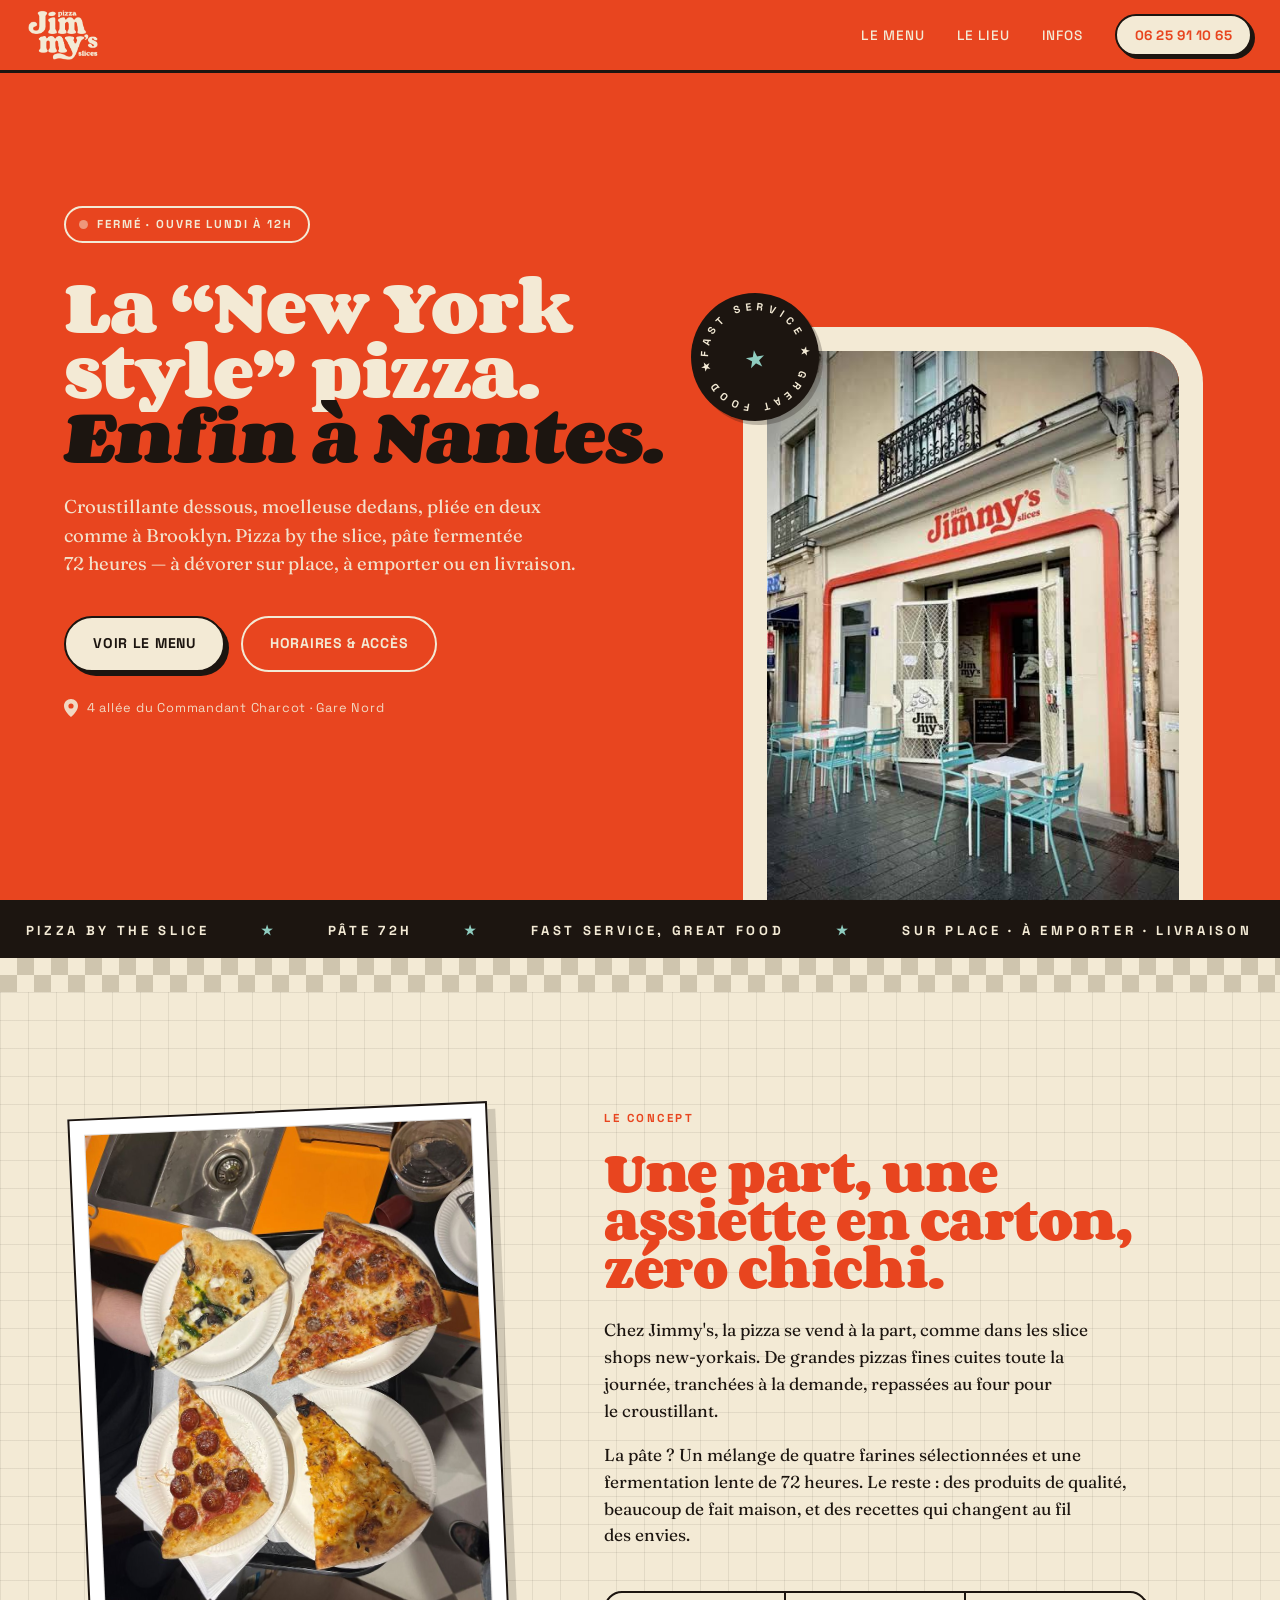
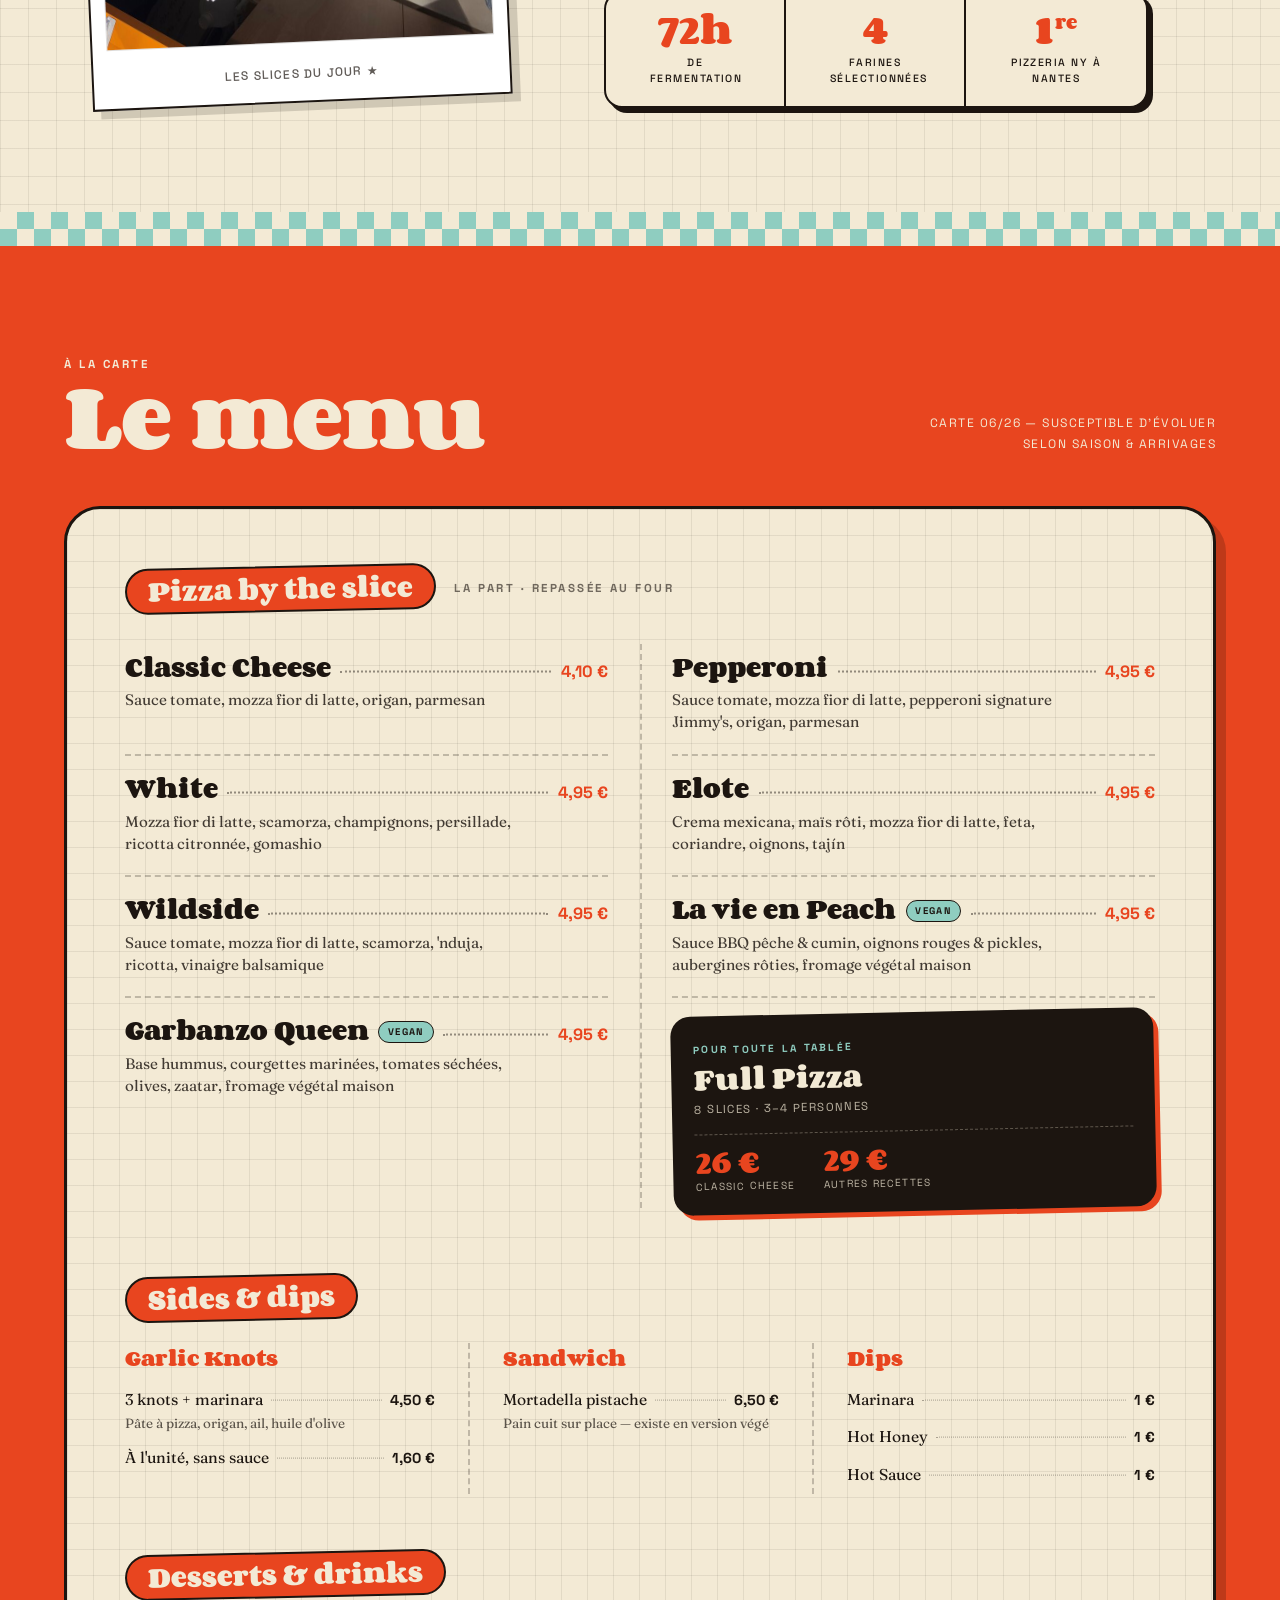
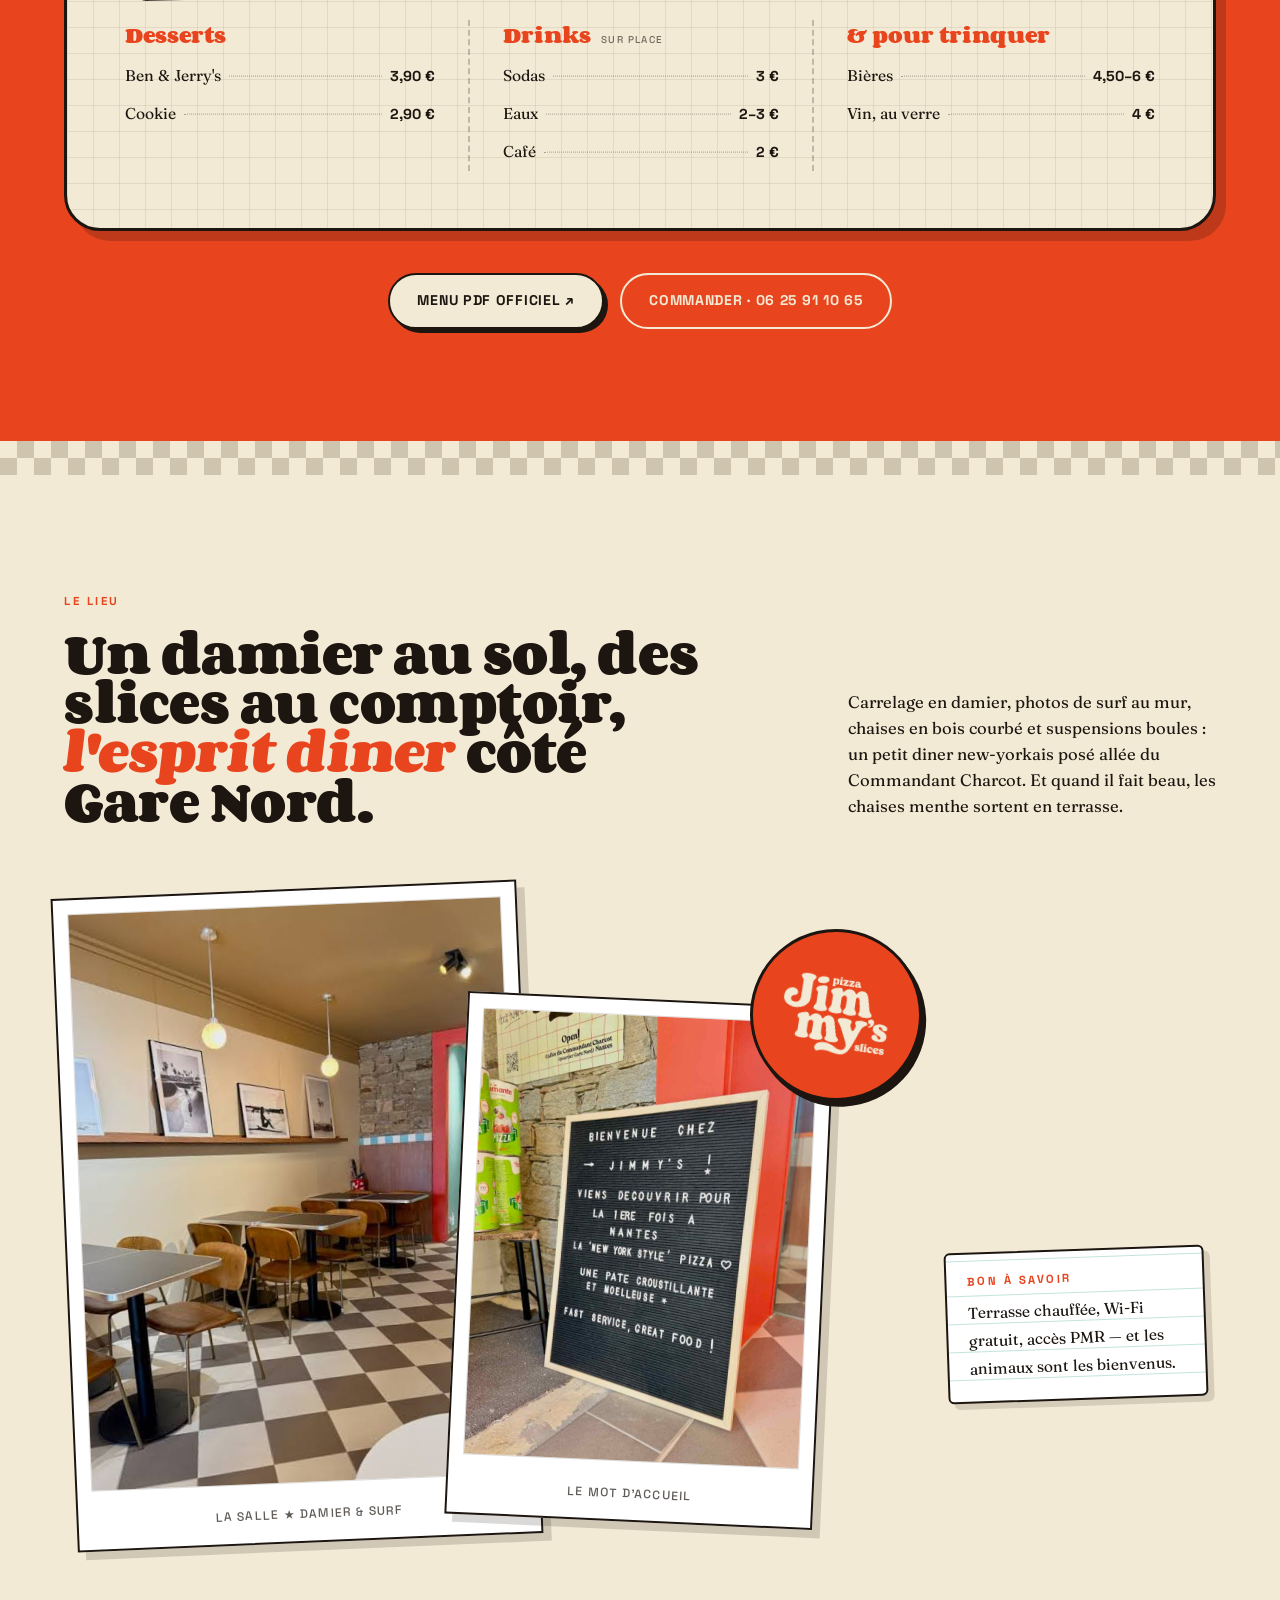
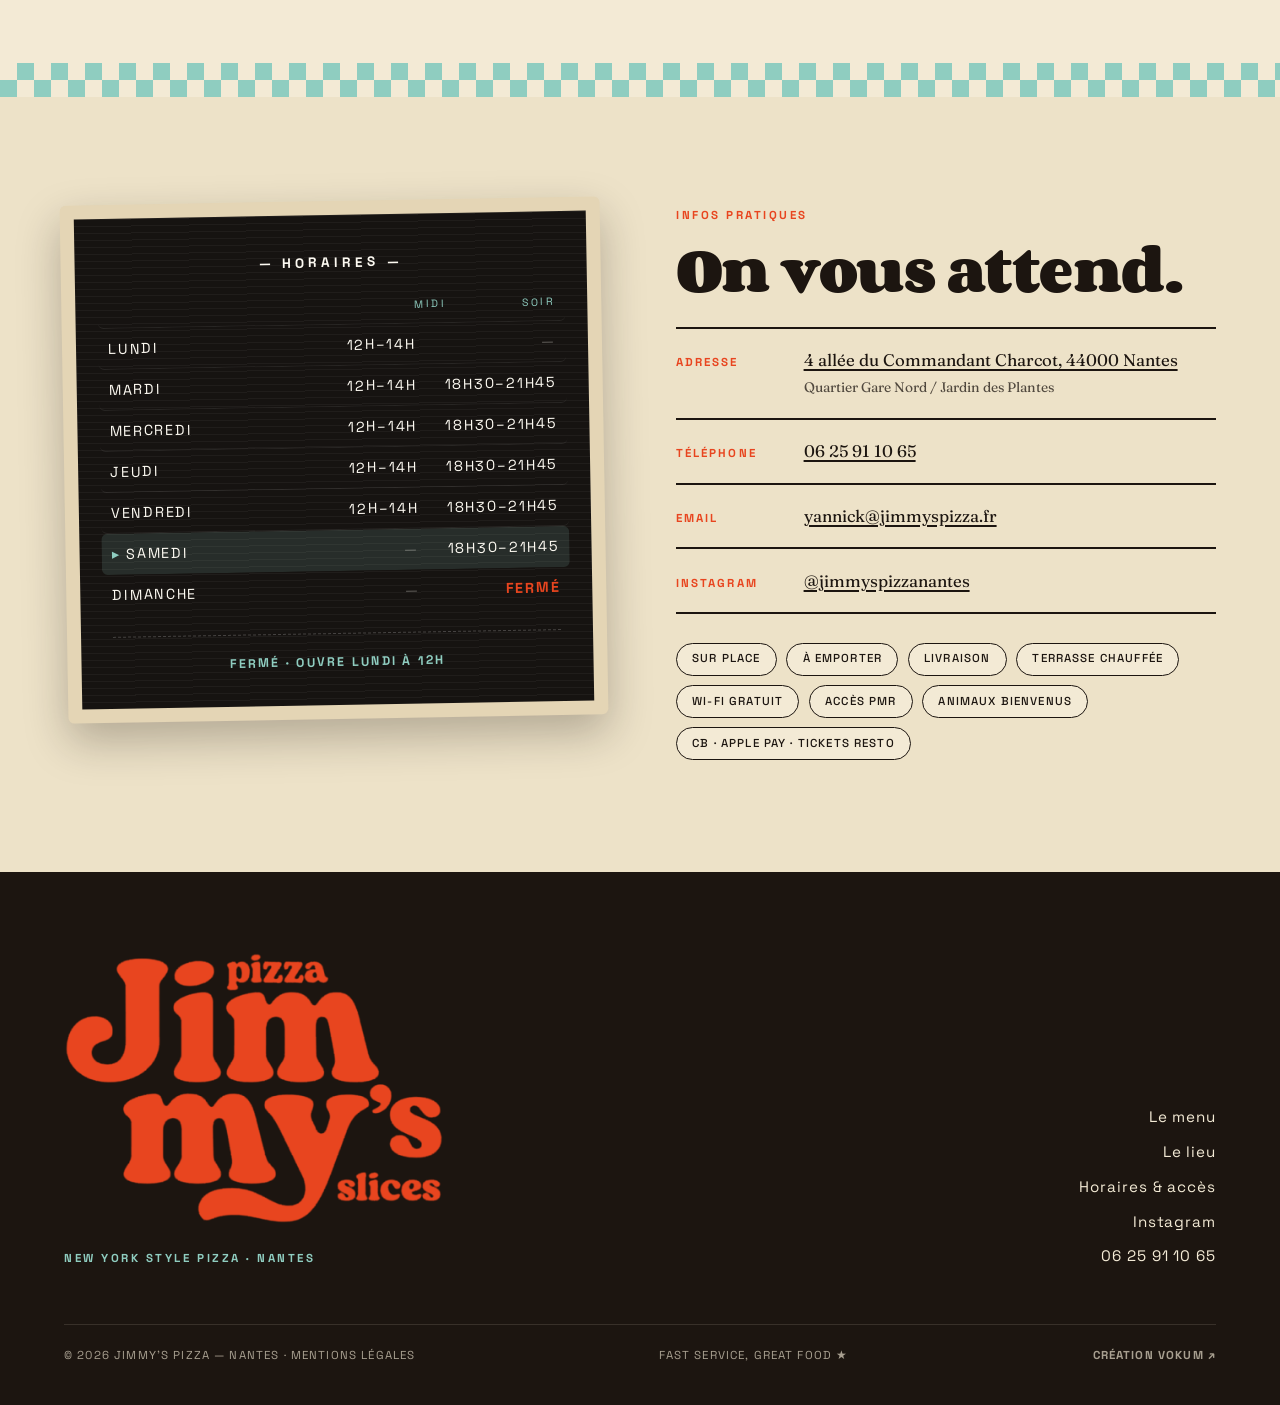
==== commit ed42e6bf: "Ouverture : letterboard « Bienvenue chez → Jimmy's ! » + cascade du hero - Intro plein écran façon l" ====
--- a/index.html
+++ b/index.html
@@ -65,6 +65,18 @@
   ]
 }
 </script>
+<script>
+/* États de motion posés avant le premier rendu. Sans JS ou en reduced-motion : tout est visible d'emblée. */
+(function(h){
+  h.classList.add('js');
+  if(matchMedia('(prefers-reduced-motion: reduce)').matches) return;
+  h.classList.add('js-motion');
+  var seen=false; try{ seen=!!sessionStorage.getItem('jimmys_intro'); }catch(e){}
+  h.classList.add(seen?'intro-seen':'intro-lock');
+  /* filet de sécurité : même si le script de fin de page casse, le site ne reste jamais masqué */
+  setTimeout(function(){ h.classList.add('hero-go','intro-done'); h.classList.remove('intro-lock'); },7000);
+})(document.documentElement);
+</script>
 <link rel="preconnect" href="https://fonts.googleapis.com">
 <link rel="preconnect" href="https://fonts.gstatic.com" crossorigin>
 <link href="https://fonts.googleapis.com/css2?family=Corben:wght@700&family=Fraunces:ital,opsz,wght@0,9..144,300..900;1,9..144,300..900&family=Space+Grotesk:wght@400;500;700&display=swap" rel="stylesheet">
@@ -121,45 +133,98 @@
           mask:url(assets/logo-mark.png) center/contain no-repeat;
 }
 
-/* ---------- reveals ---------- */
-/* translate (et non transform) pour ne pas écraser les rotations des polaroids, sticker, letterboard */
-.rv{opacity:0;translate:0 28px;transition:opacity .8s var(--ease),translate .8s var(--ease)}
-.rv.on{opacity:1;translate:none}
+/* ---------- reveals au scroll ---------- */
+/* translate (et non transform) pour ne pas écraser les rotations des polaroids, sticker, letterboard.
+   États masqués seulement sous html.js : sans JS, tout reste lisible. */
+.js .rv{opacity:0;translate:0 28px;transition:opacity .8s var(--ease),translate .8s var(--ease)}
+.js .rv.on{opacity:1;translate:none}
 .rv.d1{transition-delay:.1s}.rv.d2{transition-delay:.2s}.rv.d3{transition-delay:.3s}
-@media (prefers-reduced-motion: reduce){.rv{opacity:1;translate:none;transition:none}}
-
-/* ---------- intro ---------- */
-#intro{
-  position:fixed;inset:0;z-index:100;
-  background:var(--tomate);
+@media (prefers-reduced-motion: reduce){.js .rv{opacity:1;translate:none;transition:none}}
+
+/* ---------- ouverture : le letterboard d'accueil de la boutique ---------- */
+/* « Bienvenue chez → Jimmy's ! » : les lettres s'enfichent une à une, un peu de travers,
+   puis le tableau glisse vers le bas et le hero s'assemble. Rien ne s'applique sans html.js-motion. */
+:root{
+  --ease-out:cubic-bezier(.16,1,.3,1);
+  --ease-io:cubic-bezier(.65,0,.35,1);
+  --k:1; /* facteur de tempo de toute l'ouverture */
+}
+#intro{display:none}
+.js-motion #intro{
+  --wood:clamp(10px,1.5vw,20px);
+  position:fixed;inset:0;z-index:100;height:100lvh;
   display:flex;align-items:center;justify-content:center;
-  border-bottom:6px solid var(--encre);
-}
-body.intro-lock{overflow:hidden}
-.intro-mark{
-  width:min(64vw,400px);color:var(--creme);
-  opacity:0;transform:translateY(34px) scale(.9) rotate(-4deg);
-  clip-path:inset(100% 0 0 0);
-}
-.intro-play .intro-mark{animation:markIn 1.1s var(--ease) .1s forwards}
-@keyframes markIn{
-  60%{opacity:1}
-  to{opacity:1;transform:none;clip-path:inset(0 0 0 0)}
-}
-.intro-baseline{
-  position:absolute;left:50%;bottom:8vh;transform:translateX(-50%);
-  color:var(--creme);opacity:0;
-  font-family:'Space Grotesk',sans-serif;font-weight:500;font-size:.72rem;
-  letter-spacing:.28em;text-transform:uppercase;white-space:nowrap;
-}
-.intro-play .intro-baseline{animation:baseFade .8s ease .9s forwards}
-@keyframes baseFade{to{opacity:.9}}
-#intro.intro-out{animation:introLift .9s cubic-bezier(.65,0,.35,1) forwards}
-@keyframes introLift{
-  0%{transform:translateY(0);border-radius:0}
-  100%{transform:translateY(-102%);border-radius:0 0 64px 64px}
-}
-@media (prefers-reduced-motion: reduce){#intro{display:none}}
+  background:
+    radial-gradient(ellipse at 50% 46%,transparent 35%,rgba(0,0,0,.5) 100%),
+    repeating-linear-gradient(180deg,rgba(255,255,255,.055) 0 1px,transparent 1px 7px),
+    #161311;
+  box-shadow:inset 0 0 0 var(--wood) #E4D5B5,inset 0 0 0 calc(var(--wood) + 3px) rgba(0,0,0,.4);
+  color:#FDFAF2;
+  cursor:pointer;
+  -webkit-tap-highlight-color:transparent;
+}
+.intro-seen #intro,.intro-done #intro{display:none}
+html.intro-lock{overflow:hidden}
+.lb-board{
+  text-align:center;padding:0 6vw;
+  font-family:'Space Grotesk',sans-serif;font-weight:500;text-transform:uppercase;line-height:1;
+}
+.lb-line{white-space:nowrap}
+.lb-l1{font-size:clamp(1.35rem,4.2vw,3.3rem);letter-spacing:.22em;padding-left:.22em;margin-bottom:.6em}
+.lb-l2{font-size:clamp(2rem,7.8vw,6.2rem);letter-spacing:.12em;padding-left:.12em;font-weight:700}
+.lb-l3{font-size:clamp(.7rem,1.45vw,1rem);letter-spacing:.34em;padding-left:.34em;margin-top:2.8em;opacity:.78}
+.lb-ch{display:inline-block;text-shadow:0 .06em 0 rgba(0,0,0,.6)}
+.lb-ch.lb-star{color:var(--menthe)}
+.lb-sp{display:inline-block;width:.42em}
+.js-motion .lb-ch{
+  animation:lbPress calc(460ms * var(--k)) var(--ease-out) calc(var(--t,0ms) * var(--k)) backwards;
+  animation-play-state:paused;
+}
+.js-motion #intro.play .lb-ch{animation-play-state:running}
+@keyframes lbPress{
+  0%  {opacity:0;translate:0 -.5em;rotate:var(--r,0deg)}
+  55% {opacity:1;translate:0 .04em;rotate:calc(var(--r,0deg) * -.25)}
+  100%{opacity:1;translate:0 0;rotate:0deg}
+}
+.js-motion #intro.out{
+  animation:lbOut calc(820ms * var(--k)) var(--ease-io) forwards;
+  box-shadow:inset 0 0 0 var(--wood) #E4D5B5,inset 0 0 0 calc(var(--wood) + 3px) rgba(0,0,0,.4),0 -24px 60px rgba(28,21,16,.35);
+}
+@keyframes lbOut{to{translate:0 101%}}
+
+/* ---------- cascade du hero ---------- */
+/* Animations déclarées en pause (fill backwards = état de départ déjà peint), lancées par html.hero-go.
+   Délai = --d (+ rang du mot pour le titre), le tout multiplié par --k. */
+@keyframes vIn{from{opacity:var(--o,0);translate:var(--tx,0px) var(--ty,1.2rem)}}
+@keyframes vClipUp{from{clip-path:inset(100% 0 0 0)}to{clip-path:inset(0 0 0 0)}}
+@keyframes vBadge{from{opacity:0;rotate:-150deg;scale:.4}}
+.js-motion [data-h]{
+  animation:vIn calc(var(--dur,800ms) * var(--k)) var(--ease-out) calc(var(--d,0ms) * var(--k)) backwards;
+  animation-play-state:paused;
+}
+.js-motion header[data-h]{--ty:-110%;--o:1}
+.js-motion [data-h="clip"]{animation-name:vClipUp;--dur:1150ms}
+.js-motion .devanture img{
+  --ty:9%;--o:1;
+  animation:
+    vClipUp calc(1250ms * var(--k)) var(--ease-out) calc(var(--d-img,0ms) * var(--k)) backwards,
+    vIn     calc(1500ms * var(--k)) var(--ease-out) calc(var(--d-img,0ms) * var(--k)) backwards;
+  animation-play-state:paused,paused;
+}
+.js-motion .hero-badge[data-h]{animation-name:vBadge;--dur:1000ms}
+.hero-go [data-h]{animation-play-state:running}
+.hero-go .devanture img{animation-play-state:running,running}
+/* titre : chaque mot est son propre masque, son contenu monte depuis le bas */
+.word{display:inline-block;overflow:hidden;vertical-align:top;padding:.05em .04em .16em;margin:-.05em -.04em -.16em}
+.word__inner{display:inline-block}
+.js-motion h1[data-split]:not(.is-split){opacity:0}
+.js-motion .word__inner{
+  --ty:112%;--o:1;
+  animation:vIn calc(950ms * var(--k)) var(--ease-out) calc((var(--d,0ms) + var(--wi,0) * 60ms) * var(--k)) backwards;
+  animation-play-state:paused;
+}
+.hero-go .word__inner{animation-play-state:running}
+@media (max-width:640px){:root{--k:.75}}
 
 /* ---------- header ---------- */
 header{
@@ -620,11 +685,14 @@
 <body>
 
 <div id="intro" aria-hidden="true">
-  <span class="mark intro-mark"></span>
-  <div class="intro-baseline">Fast service, great food</div>
+  <div class="lb-board">
+    <p class="lb-line lb-l1">Bienvenue chez</p>
+    <p class="lb-line lb-l2">→ Jimmy's ! ★</p>
+    <p class="lb-line lb-l3">Fast service, great food</p>
+  </div>
 </div>
 
-<header>
+<header data-h>
   <a class="logo-wrap" href="#top" aria-label="Jimmy's Pizza Slices — retour en haut">
     <span class="mark" role="img" aria-label="Logo Jimmy's Pizza Slices"></span>
   </a>
@@ -642,24 +710,24 @@
   <!-- HERO -->
   <section class="hero">
     <div class="hero-txt">
-      <span class="status rv on" data-status><span class="dot"></span><span class="status-txt">Quartier Gare Nord · Nantes</span></span>
-      <h1 class="groovy rv on d1">La “New York<br>style” pizza.<br><span class="slice-w">Enfin à&nbsp;Nantes.</span></h1>
-      <p class="hero-sub rv on d2">Croustillante dessous, moelleuse dedans, pliée en deux comme à Brooklyn. Pizza by the slice, pâte fermentée 72&nbsp;heures — à dévorer sur place, à emporter ou en livraison.</p>
-      <div class="hero-ctas rv on d3">
-        <a class="btn btn-creme" href="#menu">Voir le menu</a>
-        <a class="btn btn-ghost" href="#infos">Horaires &amp; accès</a>
+      <span class="status" data-status data-h style="--d:120ms"><span class="dot"></span><span class="status-txt">Quartier Gare Nord · Nantes</span></span>
+      <h1 class="groovy" data-split style="--d:200ms">La “New York<br>style” pizza.<br><span class="slice-w">Enfin à&nbsp;Nantes.</span></h1>
+      <p class="hero-sub" data-h style="--d:560ms">Croustillante dessous, moelleuse dedans, pliée en deux comme à Brooklyn. Pizza by the slice, pâte fermentée 72&nbsp;heures — à dévorer sur place, à emporter ou en livraison.</p>
+      <div class="hero-ctas">
+        <a class="btn btn-creme" href="#menu" data-h style="--d:660ms">Voir le menu</a>
+        <a class="btn btn-ghost" href="#infos" data-h style="--d:740ms">Horaires &amp; accès</a>
       </div>
-      <a class="hero-where rv on d3" href="https://maps.google.com/?q=Jimmy's+Pizza+4+All%C3%A9e+Commandant+Charcot+44000+Nantes" target="_blank" rel="noopener" style="text-decoration:none">
+      <a class="hero-where" data-h style="--d:820ms;text-decoration:none" href="https://maps.google.com/?q=Jimmy's+Pizza+4+All%C3%A9e+Commandant+Charcot+44000+Nantes" target="_blank" rel="noopener">
         <svg width="14" height="18" viewBox="0 0 14 18" aria-hidden="true"><path d="M7 0C3.1 0 0 3.1 0 7c0 5.2 7 11 7 11s7-5.8 7-11c0-3.9-3.1-7-7-7Zm0 9.6A2.6 2.6 0 1 1 7 4.4a2.6 2.6 0 0 1 0 5.2Z" fill="currentColor"/></svg>
         4 allée du Commandant Charcot · Gare Nord
       </a>
     </div>
-    <div class="hero-visu rv on d2">
+    <div class="hero-visu">
       <div class="portal">
-        <div class="devanture">
+        <div class="devanture" data-h="clip" style="--d:150ms;--d-img:330ms">
           <img src="assets/facade.jpg" alt="La devanture de Jimmy's Pizza, 4 allée du Commandant Charcot à Nantes" width="480" height="640" decoding="async" fetchpriority="high">
         </div>
-        <div class="hero-badge" aria-hidden="true">
+        <div class="hero-badge" aria-hidden="true" data-h style="--d:850ms">
           <svg viewBox="0 0 128 128"><defs><path id="badgeCircle" d="M64,64 m-47,0 a47,47 0 1,1 94,0 a47,47 0 1,1 -94,0"/></defs><text><textPath href="#badgeCircle" textLength="292" lengthAdjust="spacing">FAST SERVICE ★ GREAT FOOD ★</textPath></text></svg>
           <span class="hb-core">★</span>
         </div>
@@ -922,7 +990,7 @@
   <div class="foot-bottom">
     <span>© 2026 Jimmy's Pizza — Nantes · <a href="mentions.html">Mentions légales</a></span>
     <span>Fast service, great food ★</span>
-    <a class="credit" href="https://vokum-landing.vercel.app" target="_blank" rel="noopener">Création Vokum ↗</a>
+    <a class="credit" href="https://vokumagency.com" target="_blank" rel="noopener">Création Vokum ↗</a>
   </div>
 </footer>
 
@@ -942,21 +1010,89 @@
 </nav>
 
 <script>
+/* Ouverture — letterboard « Bienvenue chez → Jimmy's ! », puis cascade du hero */
 (function(){
+  const html=document.documentElement;
   const intro=document.getElementById('intro');
-  const reduced=window.matchMedia('(prefers-reduced-motion: reduce)').matches;
-  if(!intro) return;
-  let seen=false;
-  try{ seen=!!sessionStorage.getItem('jimmys_intro'); }catch(e){}
-  if(reduced || seen){ intro.remove(); return; }
-  document.body.classList.add('intro-lock');
-  requestAnimationFrame(()=>intro.classList.add('intro-play'));
-  setTimeout(()=>{
-    intro.classList.add('intro-out');
-    document.body.classList.remove('intro-lock');
+  const motion=html.classList.contains('js-motion');
+  const go=()=>html.classList.add('hero-go');
+  const fontsReady=ms=>Promise.race([document.fonts?document.fonts.ready:Promise.resolve(),new Promise(r=>setTimeout(r,ms))]);
+
+  if(!motion){ if(intro) intro.remove(); return; }
+
+  // titre découpé mot par mot (les <br> et le span « Enfin à Nantes. » sont conservés)
+  const h1=document.querySelector('.hero h1[data-split]');
+  if(h1){
+    const label=h1.textContent.replace(/\s+/g,' ').trim();
+    let wi=0;
+    const walk=node=>[...node.childNodes].forEach(n=>{
+      if(n.nodeType===1){ if(n.tagName!=='BR') walk(n); return; }
+      if(n.nodeType!==3) return;
+      const frag=document.createDocumentFragment();
+      n.textContent.split(/( +)/).forEach(part=>{
+        if(!part) return;
+        if(part.trim()===''){ frag.append(' '); return; }
+        const w=document.createElement('span'), inner=document.createElement('span');
+        w.className='word'; w.setAttribute('aria-hidden','true'); w.style.setProperty('--wi',wi++);
+        inner.className='word__inner'; inner.textContent=part;
+        w.append(inner); frag.append(w);
+      });
+      n.replaceWith(frag);
+    });
+    walk(h1);
+    h1.setAttribute('aria-label',label);
+    h1.classList.add('is-split');
+  }
+
+  // visite déjà faite dans la session : pas de letterboard, juste la cascade
+  if(!intro || html.classList.contains('intro-seen')){
+    if(intro) intro.remove();
+    fontsReady(700).then(()=>requestAnimationFrame(go));
+    return;
+  }
+
+  // chaque caractère devient une lettre de letterboard, posée légèrement de travers
+  const steps=[28,42,11], starts=[0,500,1000];   // pas entre lettres et départ de chaque ligne (ms)
+  let last=0, seed=11;
+  const rand=()=>(seed=(seed*9301+49297)%233280)/233280;
+  intro.querySelectorAll('.lb-line').forEach((line,li)=>{
+    const chars=[...line.textContent.trim()];
+    line.textContent='';
+    let n=0;
+    chars.forEach(ch=>{
+      if(ch===' '){ const sp=document.createElement('span'); sp.className='lb-sp'; line.append(sp); return; }
+      const c=document.createElement('span');
+      const t=starts[li]+n++*steps[li];
+      c.className='lb-ch'+(ch==='★'?' lb-star':'');
+      c.textContent=ch;
+      c.style.setProperty('--t',t+'ms');
+      c.style.setProperty('--r',((rand()*2-1)*9).toFixed(1)+'deg');
+      line.append(c);
+      last=Math.max(last,t);
+    });
+  });
+
+  const k=parseFloat(getComputedStyle(html).getPropertyValue('--k'))||1;
+  let done=false;
+  const exit=()=>{
+    if(done) return; done=true;
     try{ sessionStorage.setItem('jimmys_intro','1'); }catch(e){}
-    intro.addEventListener('animationend',e=>{ if(e.animationName==='introLift') intro.remove(); });
-  },2100);
+    intro.classList.add('play','out');
+    html.classList.remove('intro-lock');
+    setTimeout(go,140*k);
+    intro.addEventListener('animationend',e=>{
+      if(e.animationName!=='lbOut') return;
+      intro.remove(); html.classList.add('intro-done');
+    });
+  };
+  // le tableau vide masque le chargement des fontes, puis les lettres se posent
+  fontsReady(1200).then(()=>requestAnimationFrame(()=>{
+    intro.classList.add('play');
+    setTimeout(exit,(last+460+320)*k);
+  }));
+  // un clic, un tap ou une touche : on passe directement
+  intro.addEventListener('click',exit);
+  addEventListener('keydown',exit,{once:true});
 })();
 
 /* Horaires — à garder synchronisés avec le tableau et le JSON-LD (minutes depuis minuit, heure de Paris) */
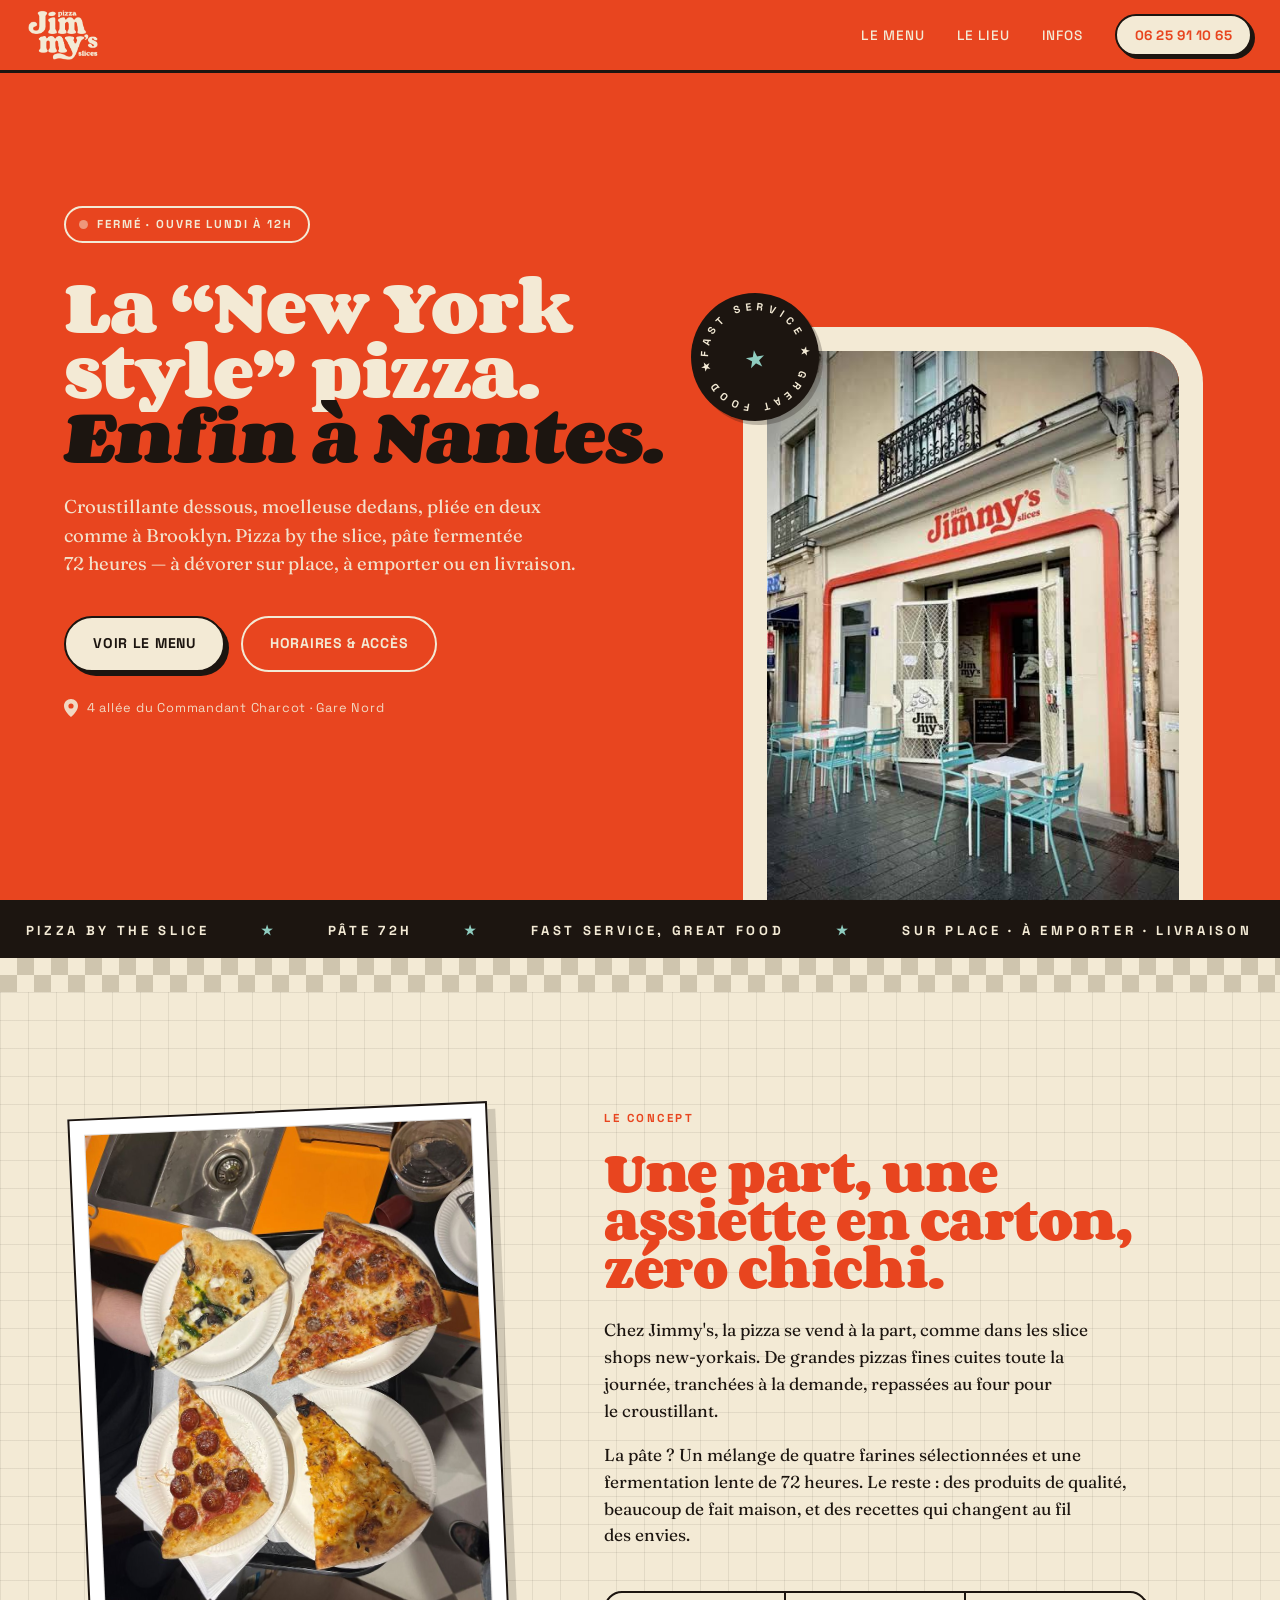
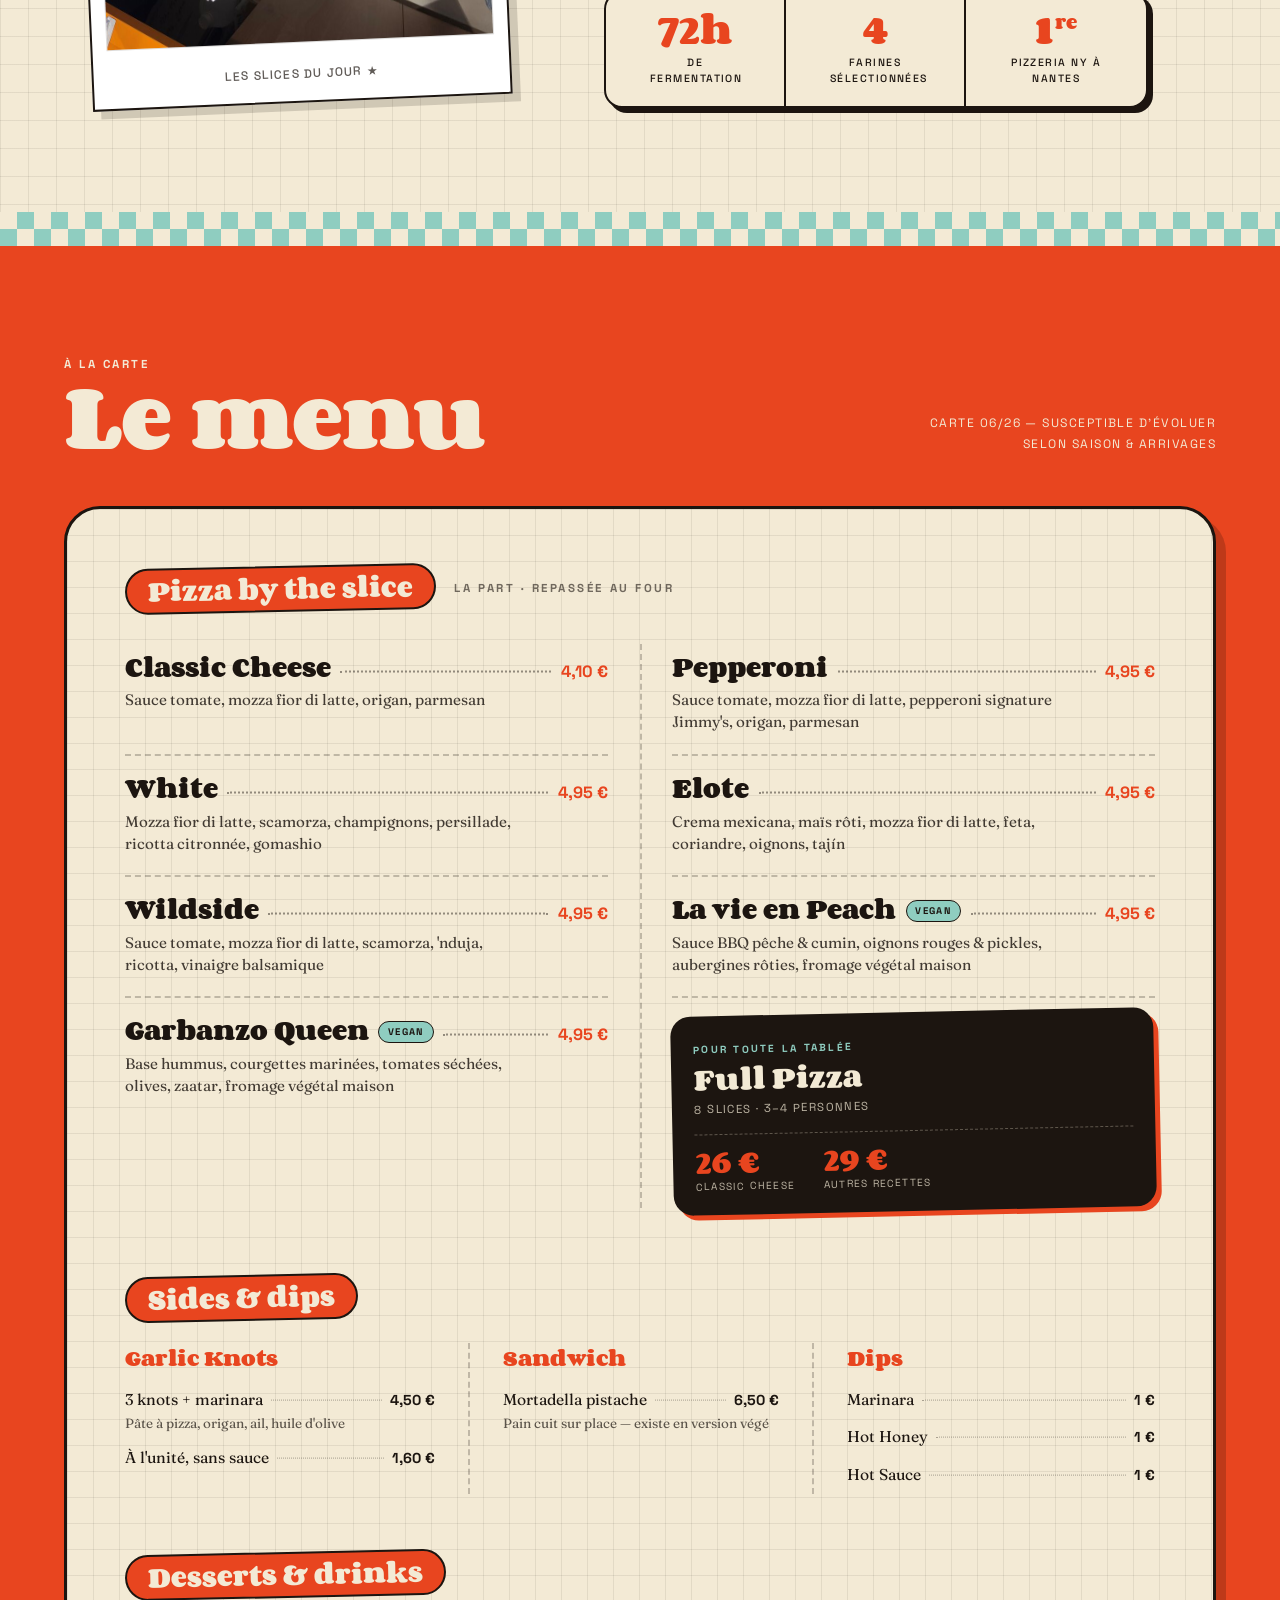
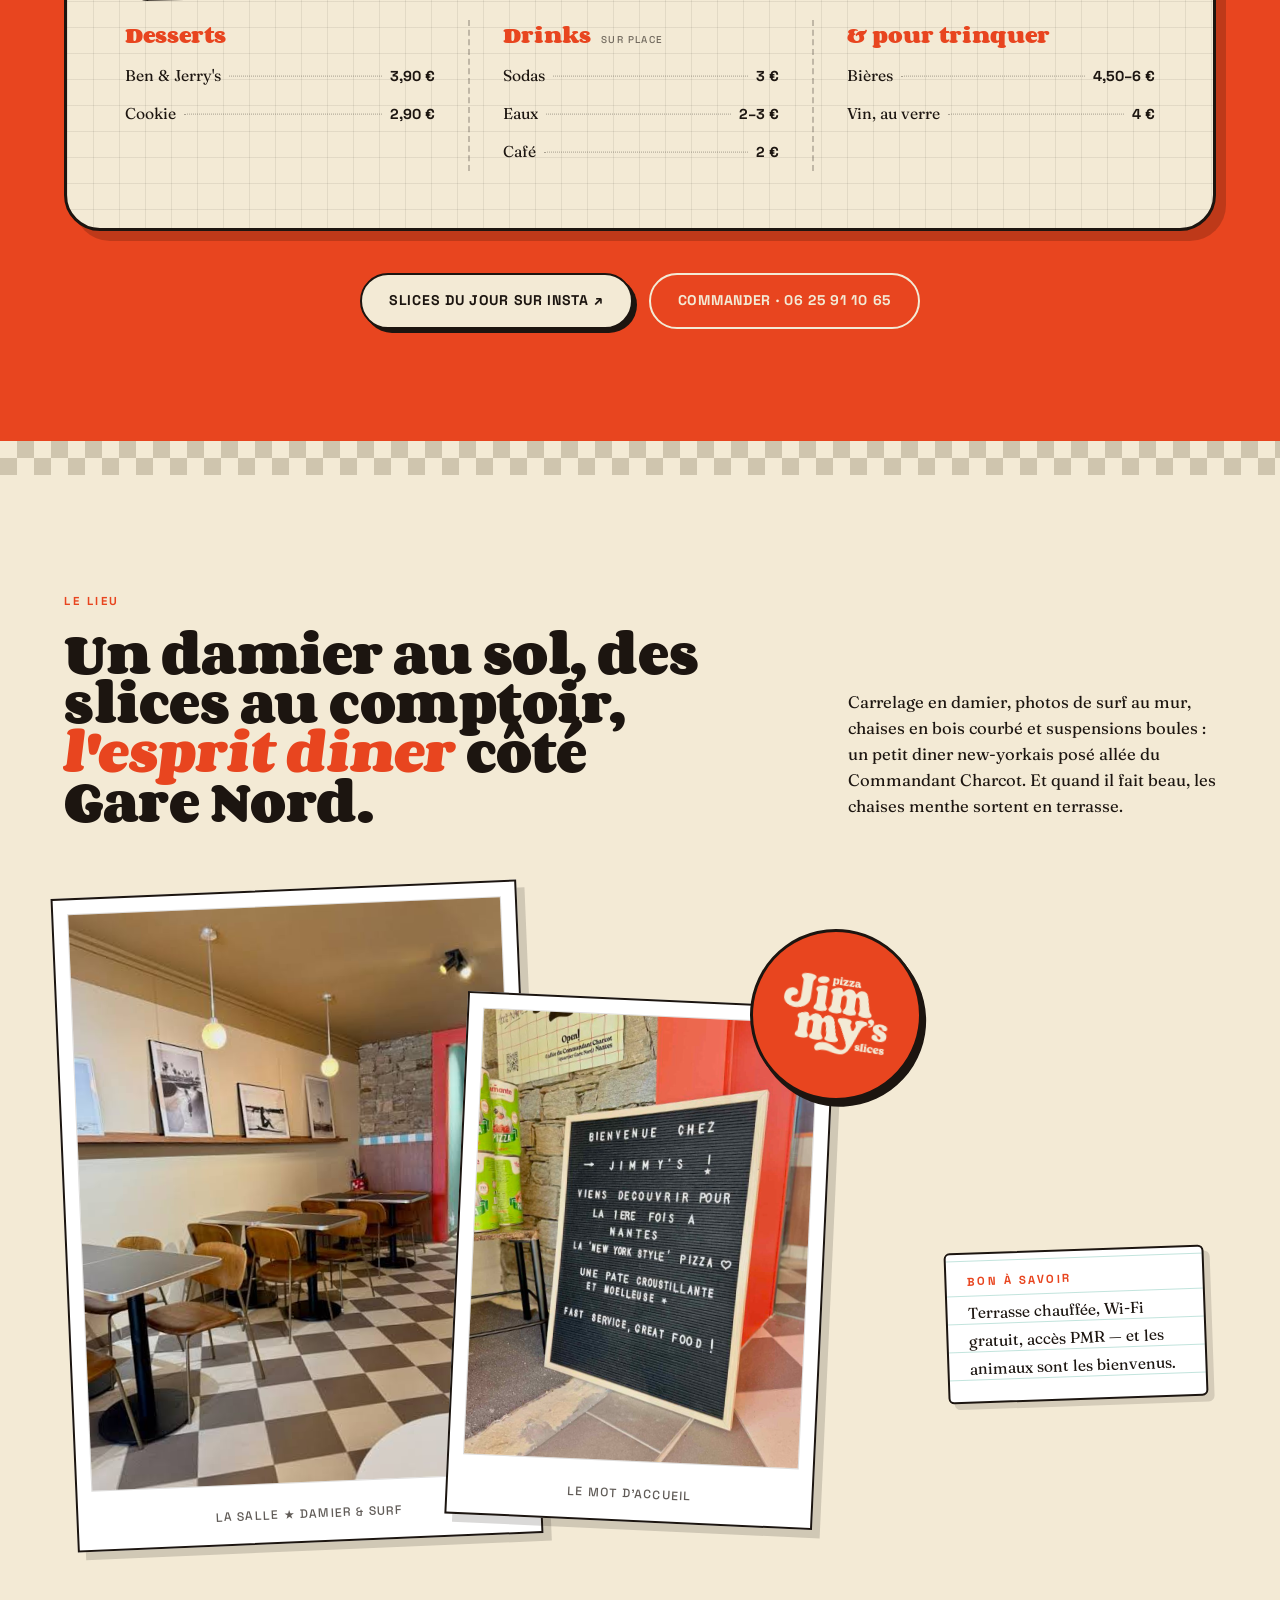
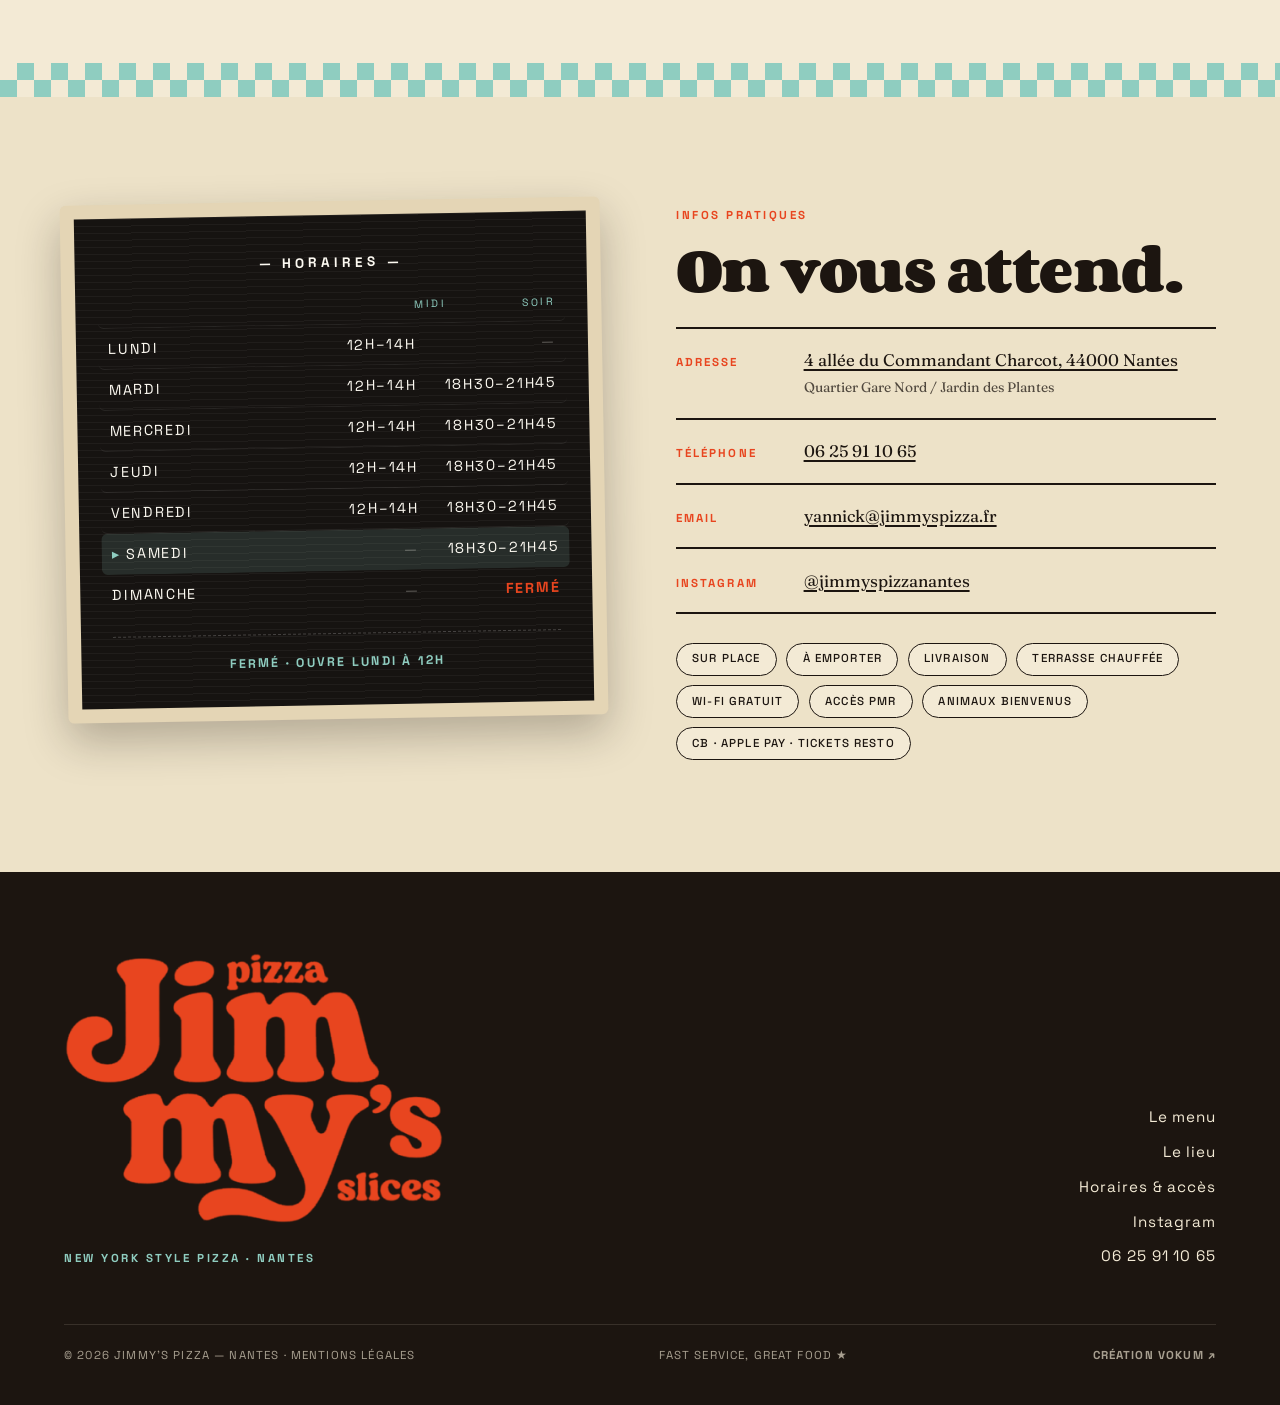
==== commit fa12b97f: "Ouverture avec le vrai logo : assemblage pièce par pièce puis vol vers le header - « Bienvenue chez " ====
--- a/index.html
+++ b/index.html
@@ -40,7 +40,7 @@
   "priceRange": "€",
   "currenciesAccepted": "EUR",
   "paymentAccepted": "Espèces, Carte bancaire, Apple Pay, Tickets restaurant",
-  "hasMenu": "https://cdn.website.dish.co/media/ba/8f/10050138/Menu-1.pdf",
+  "hasMenu": "https://jimmy-s-pizza.vercel.app/#menu",
   "acceptsReservations": "False",
   "address": {
     "@type": "PostalAddress",
@@ -71,7 +71,8 @@
   h.classList.add('js');
   if(matchMedia('(prefers-reduced-motion: reduce)').matches) return;
   h.classList.add('js-motion');
-  var seen=false; try{ seen=!!sessionStorage.getItem('jimmys_intro'); }catch(e){}
+  /* ?intro dans l'URL force la relecture */
+  var seen=false; try{ seen=!!sessionStorage.getItem('jimmys_intro_v2') && !/[?&]intro\b/.test(location.search); }catch(e){}
   h.classList.add(seen?'intro-seen':'intro-lock');
   /* filet de sécurité : même si le script de fin de page casse, le site ne reste jamais masqué */
   setTimeout(function(){ h.classList.add('hero-go','intro-done'); h.classList.remove('intro-lock'); },7000);
@@ -79,8 +80,9 @@
 </script>
 <link rel="preconnect" href="https://fonts.googleapis.com">
 <link rel="preconnect" href="https://fonts.gstatic.com" crossorigin>
-<link href="https://fonts.googleapis.com/css2?family=Corben:wght@700&family=Fraunces:ital,opsz,wght@0,9..144,300..900;1,9..144,300..900&family=Space+Grotesk:wght@400;500;700&display=swap" rel="stylesheet">
+<link href="https://fonts.googleapis.com/css2?family=Caprasimo&family=Corben:wght@700&family=Fraunces:ital,opsz,wght@0,9..144,300..900;1,9..144,300..900&family=Space+Grotesk:wght@400;500;700&display=swap" rel="stylesheet">
 <link rel="preload" href="assets/logo-mark.png" as="image">
+<link rel="preload" href="assets/logo-sprite.png" as="image">
 <style>
 :root{
   --tomate:#E8451F;
@@ -141,9 +143,10 @@
 .rv.d1{transition-delay:.1s}.rv.d2{transition-delay:.2s}.rv.d3{transition-delay:.3s}
 @media (prefers-reduced-motion: reduce){.js .rv{opacity:1;translate:none;transition:none}}
 
-/* ---------- ouverture : le letterboard d'accueil de la boutique ---------- */
-/* « Bienvenue chez → Jimmy's ! » : les lettres s'enfichent une à une, un peu de travers,
-   puis le tableau glisse vers le bas et le hero s'assemble. Rien ne s'applique sans html.js-motion. */
+/* ---------- ouverture : son logo s'assemble, puis file se poser dans le header ---------- */
+/* Même geste que le letterboard de la boutique : chaque lettre s'enfiche un peu de travers puis se redresse.
+   « Bienvenue chez » en Caprasimo (la famille Cooper de son logo), puis les 16 pièces du vrai logo
+   (assets/logo-sprite.png). Rien ne s'applique sans html.js-motion. */
 :root{
   --ease-out:cubic-bezier(.16,1,.3,1);
   --ease-io:cubic-bezier(.65,0,.35,1);
@@ -151,46 +154,49 @@
 }
 #intro{display:none}
 .js-motion #intro{
-  --wood:clamp(10px,1.5vw,20px);
   position:fixed;inset:0;z-index:100;height:100lvh;
   display:flex;align-items:center;justify-content:center;
-  background:
-    radial-gradient(ellipse at 50% 46%,transparent 35%,rgba(0,0,0,.5) 100%),
-    repeating-linear-gradient(180deg,rgba(255,255,255,.055) 0 1px,transparent 1px 7px),
-    #161311;
-  box-shadow:inset 0 0 0 var(--wood) #E4D5B5,inset 0 0 0 calc(var(--wood) + 3px) rgba(0,0,0,.4);
-  color:#FDFAF2;
-  cursor:pointer;
-  -webkit-tap-highlight-color:transparent;
+  color:var(--creme);cursor:pointer;-webkit-tap-highlight-color:transparent;
 }
 .intro-seen #intro,.intro-done #intro{display:none}
 html.intro-lock{overflow:hidden}
-.lb-board{
-  text-align:center;padding:0 6vw;
-  font-family:'Space Grotesk',sans-serif;font-weight:500;text-transform:uppercase;line-height:1;
-}
-.lb-line{white-space:nowrap}
-.lb-l1{font-size:clamp(1.35rem,4.2vw,3.3rem);letter-spacing:.22em;padding-left:.22em;margin-bottom:.6em}
-.lb-l2{font-size:clamp(2rem,7.8vw,6.2rem);letter-spacing:.12em;padding-left:.12em;font-weight:700}
-.lb-l3{font-size:clamp(.7rem,1.45vw,1rem);letter-spacing:.34em;padding-left:.34em;margin-top:2.8em;opacity:.78}
-.lb-ch{display:inline-block;text-shadow:0 .06em 0 rgba(0,0,0,.6)}
-.lb-ch.lb-star{color:var(--menthe)}
-.lb-sp{display:inline-block;width:.42em}
-.js-motion .lb-ch{
-  animation:lbPress calc(460ms * var(--k)) var(--ease-out) calc(var(--t,0ms) * var(--k)) backwards;
+.intro-bg{position:absolute;inset:0;background:var(--tomate)}
+.intro-stage{position:relative;display:flex;flex-direction:column;align-items:center;margin-top:-2vh}
+.intro-hello{font-family:'Caprasimo',serif;font-size:clamp(1.3rem,2.9vw,2.3rem);line-height:1.1;margin-bottom:.75em;white-space:nowrap}
+.intro-hello .ch{display:inline-block}
+.intro-hello .sp{display:inline-block;width:.28em}
+.intro-logo{position:relative;width:clamp(230px,34vw,460px);aspect-ratio:900/645}
+.lg-p{position:absolute;background:url(assets/logo-sprite.png) no-repeat}
+.intro-base{
+  font-family:'Space Grotesk',sans-serif;font-weight:700;font-size:clamp(.64rem,1.1vw,.78rem);
+  letter-spacing:.32em;padding-left:.32em;text-transform:uppercase;margin-top:2.8em;opacity:.9;
+}
+.intro-base span{color:var(--menthe)}
+.js-motion .intro-hello .ch,.js-motion .lg-p{
+  animation:press calc(var(--pd,460ms) * var(--k)) var(--ease-out) calc(var(--t,0ms) * var(--k)) backwards;
   animation-play-state:paused;
 }
-.js-motion #intro.play .lb-ch{animation-play-state:running}
-@keyframes lbPress{
-  0%  {opacity:0;translate:0 -.5em;rotate:var(--r,0deg)}
-  55% {opacity:1;translate:0 .04em;rotate:calc(var(--r,0deg) * -.25)}
+.js-motion .lg-p{--pd:540ms;--lift:-38%}
+.js-motion .intro-base{
+  --ty:.8rem;
+  animation:vIn calc(700ms * var(--k)) var(--ease-out) calc(var(--t,0ms) * var(--k)) backwards;
+  animation-play-state:paused;
+}
+.js-motion #intro.play :is(.ch,.lg-p,.intro-base){animation-play-state:running}
+.js-motion #intro.skip :is(.ch,.lg-p,.intro-base){animation:none}
+@keyframes press{
+  0%  {opacity:0;translate:0 var(--lift,-.5em);rotate:var(--r,0deg)}
+  55% {opacity:1;translate:0 calc(var(--lift,-.5em) * -.08);rotate:calc(var(--r,0deg) * -.25)}
   100%{opacity:1;translate:0 0;rotate:0deg}
 }
-.js-motion #intro.out{
-  animation:lbOut calc(820ms * var(--k)) var(--ease-io) forwards;
-  box-shadow:inset 0 0 0 var(--wood) #E4D5B5,inset 0 0 0 calc(var(--wood) + 3px) rgba(0,0,0,.4),0 -24px 60px rgba(28,21,16,.35);
-}
-@keyframes lbOut{to{translate:0 101%}}
+/* sortie : le texte s'efface, le fond tomate se fond dans le hero (même couleur), le logo vole vers le header */
+.intro-hello,.intro-base{transition:opacity calc(260ms * var(--k)) linear,translate calc(260ms * var(--k)) var(--ease-io)}
+#intro.out .intro-hello{opacity:0;translate:0 -.4em}
+#intro.out .intro-base{opacity:0;translate:0 .4em}
+#intro.out{cursor:default;pointer-events:none}
+#intro.out .intro-bg{opacity:0;transition:opacity calc(650ms * var(--k)) linear calc(180ms * var(--k))}
+.via-intro header[data-h]{animation:none}
+.via-intro:not(.landed):not(.intro-done) .logo-wrap .mark{opacity:0}
 
 /* ---------- cascade du hero ---------- */
 /* Animations déclarées en pause (fill backwards = état de départ déjà peint), lancées par html.hero-go.
@@ -685,10 +691,28 @@
 <body>
 
 <div id="intro" aria-hidden="true">
-  <div class="lb-board">
-    <p class="lb-line lb-l1">Bienvenue chez</p>
-    <p class="lb-line lb-l2">→ Jimmy's ! ★</p>
-    <p class="lb-line lb-l3">Fast service, great food</p>
+  <div class="intro-bg"></div>
+  <div class="intro-stage">
+    <p class="intro-hello">Bienvenue chez</p>
+    <div class="intro-logo">
+      <span class="lg-p" data-g="0" style="left:42.444%;top:2.946%;width:6.889%;height:11.628%;background-size:3877.419% 412%;background-position:0% 0"></span>
+      <span class="lg-p" data-g="0" style="left:48.778%;top:0.31%;width:3.778%;height:11.628%;background-size:7070.588% 412%;background-position:2.785% 0"></span>
+      <span class="lg-p" data-g="0" style="left:52%;top:2.946%;width:6%;height:9.147%;background-size:4451.852% 523.729%;background-position:4.426% 0"></span>
+      <span class="lg-p" data-g="0" style="left:57.333%;top:2.946%;width:12.556%;height:8.992%;background-size:2127.434% 532.759%;background-position:7.071% 0"></span>
+      <span class="lg-p" data-g="1" style="left:0.222%;top:1.86%;width:27.667%;height:46.667%;background-size:965.462% 102.658%;background-position:12.947% 0"></span>
+      <span class="lg-p" data-g="1" style="left:28.444%;top:14.109%;width:13.333%;height:34.419%;background-size:2003.333% 139.189%;background-position:23.292% 0"></span>
+      <span class="lg-p" data-g="1" style="left:28.667%;top:2.791%;width:11.222%;height:10.233%;background-size:2380.198% 468.182%;background-position:28.485% 0"></span>
+      <span class="lg-p" data-g="1" style="left:42.222%;top:14.109%;width:41.111%;height:34.419%;background-size:649.73% 139.189%;background-position:37.414% 0"></span>
+      <span class="lg-p" data-g="2" style="left:15.222%;top:51.473%;width:40.889%;height:34.264%;background-size:653.261% 139.819%;background-position:55.747% 0"></span>
+      <span class="lg-p" data-g="2" style="left:34.889%;top:51.783%;width:45.889%;height:47.907%;background-size:582.082% 100%;background-position:75.691% 0"></span>
+      <span class="lg-p" data-g="2" style="left:80.111%;top:48.217%;width:6.444%;height:11.783%;background-size:4144.828% 406.579%;background-position:82.012% 0"></span>
+      <span class="lg-p" data-g="2" style="left:85.333%;top:52.713%;width:14.444%;height:23.566%;background-size:1849.231% 203.289%;background-position:87.335% 0"></span>
+      <span class="lg-p" data-g="3" style="left:71.556%;top:83.101%;width:5.556%;height:8.837%;background-size:4808% 542.105%;background-position:90.059% 0"></span>
+      <span class="lg-p" data-g="3" style="left:76.444%;top:80.465%;width:7.111%;height:11.628%;background-size:3756.25% 412%;background-position:92.906% 0"></span>
+      <span class="lg-p" data-g="3" style="left:82.667%;top:83.101%;width:6.444%;height:8.992%;background-size:4144.828% 532.759%;background-position:95.567% 0"></span>
+      <span class="lg-p" data-g="3" style="left:88.333%;top:83.101%;width:11.111%;height:8.837%;background-size:2404% 542.105%;background-position:100% 0"></span>
+    </div>
+    <p class="intro-base">Fast service, great food <span>★</span></p>
   </div>
 </div>
 
@@ -882,7 +906,7 @@
     </div>
 
     <div class="menu-cta rv">
-      <a class="btn btn-creme" href="https://cdn.website.dish.co/media/ba/8f/10050138/Menu-1.pdf" target="_blank" rel="noopener">Menu PDF officiel ↗</a>
+      <a class="btn btn-creme" href="https://www.instagram.com/jimmyspizzanantes/" target="_blank" rel="noopener">Slices du jour sur Insta ↗</a>
       <a class="btn btn-ghost" href="tel:+33625911065">Commander · 06 25 91 10 65</a>
     </div>
   </section>
@@ -1051,44 +1075,68 @@
     return;
   }
 
-  // chaque caractère devient une lettre de letterboard, posée légèrement de travers
-  const steps=[28,42,11], starts=[0,500,1000];   // pas entre lettres et départ de chaque ligne (ms)
-  let last=0, seed=11;
+  html.classList.add('via-intro');
+  let seed=11;
   const rand=()=>(seed=(seed*9301+49297)%233280)/233280;
-  intro.querySelectorAll('.lb-line').forEach((line,li)=>{
-    const chars=[...line.textContent.trim()];
-    line.textContent='';
-    let n=0;
-    chars.forEach(ch=>{
-      if(ch===' '){ const sp=document.createElement('span'); sp.className='lb-sp'; line.append(sp); return; }
-      const c=document.createElement('span');
-      const t=starts[li]+n++*steps[li];
-      c.className='lb-ch'+(ch==='★'?' lb-star':'');
-      c.textContent=ch;
-      c.style.setProperty('--t',t+'ms');
-      c.style.setProperty('--r',((rand()*2-1)*9).toFixed(1)+'deg');
-      line.append(c);
-      last=Math.max(last,t);
-    });
+  const tilt=max=>((rand()*2-1)*max).toFixed(1)+'deg';
+  let last=0;
+  const stamp=(el,t)=>{ el.style.setProperty('--t',t+'ms'); last=Math.max(last,t); };
+
+  // « Bienvenue chez » : une lettre Caprasimo à la fois
+  const hello=intro.querySelector('.intro-hello');
+  const chars=[...hello.textContent.trim()];
+  hello.textContent='';
+  let n=0;
+  chars.forEach(ch=>{
+    const c=document.createElement('span');
+    if(ch===' '){ c.className='sp'; hello.append(c); return; }
+    c.className='ch'; c.textContent=ch;
+    c.style.setProperty('--r',tilt(10));
+    stamp(c,n++*28);
+    hello.append(c);
   });
 
+  // le logo pièce par pièce : pizza → Jim → my's → slices
+  const starts=[380,560,940,1300], steps=[45,90,90,45], idx=[0,0,0,0];
+  intro.querySelectorAll('.lg-p').forEach(pc=>{
+    const g=+pc.dataset.g;
+    pc.style.setProperty('--r',tilt(g===1||g===2?7:12));
+    stamp(pc,starts[g]+idx[g]++*steps[g]);
+  });
+  const base=intro.querySelector('.intro-base');
+  base.style.setProperty('--t','1450ms');
+
   const k=parseFloat(getComputedStyle(html).getPropertyValue('--k'))||1;
+  const logo=intro.querySelector('.intro-logo');
+  const target=document.querySelector('.logo-wrap .mark');
   let done=false;
+  const land=()=>{
+    if(!intro.isConnected) return;
+    html.classList.add('landed','intro-done');
+    intro.remove();
+  };
   const exit=()=>{
     if(done) return; done=true;
-    try{ sessionStorage.setItem('jimmys_intro','1'); }catch(e){}
+    try{ sessionStorage.setItem('jimmys_intro_v2','1'); }catch(e){}
+    if(!intro.classList.contains('play')) intro.classList.add('skip');
     intro.classList.add('play','out');
     html.classList.remove('intro-lock');
-    setTimeout(go,140*k);
-    intro.addEventListener('animationend',e=>{
-      if(e.animationName!=='lbOut') return;
-      intro.remove(); html.classList.add('intro-done');
-    });
+    setTimeout(go,320*k); // le hero démarre quand le logo a déjà quitté le centre
+    // le logo assemblé file se poser à la place du logo du header
+    const from=logo.getBoundingClientRect(), to=target.getBoundingClientRect();
+    const dx=(to.left+to.width/2)-(from.left+from.width/2), dy=(to.top+to.height/2)-(from.top+from.height/2);
+    const fly=logo.animate(
+      [{translate:'0px 0px',scale:1},{translate:dx+'px '+dy+'px',scale:to.width/from.width}],
+      {duration:900*k,easing:'cubic-bezier(.65,0,.35,1)',fill:'forwards'}
+    );
+    fly.onfinish=()=>requestAnimationFrame(land);
+    setTimeout(land,1600*k); // au cas où l'animation ne finit jamais (onglet en arrière-plan)
   };
-  // le tableau vide masque le chargement des fontes, puis les lettres se posent
+  // fond tomate vide pendant le chargement des fontes, puis l'assemblage
   fontsReady(1200).then(()=>requestAnimationFrame(()=>{
+    if(done) return;
     intro.classList.add('play');
-    setTimeout(exit,(last+460+320)*k);
+    setTimeout(()=>{ if(!done) exit(); },(last+540+300)*k);
   }));
   // un clic, un tap ou une touche : on passe directement
   intro.addEventListener('click',exit);
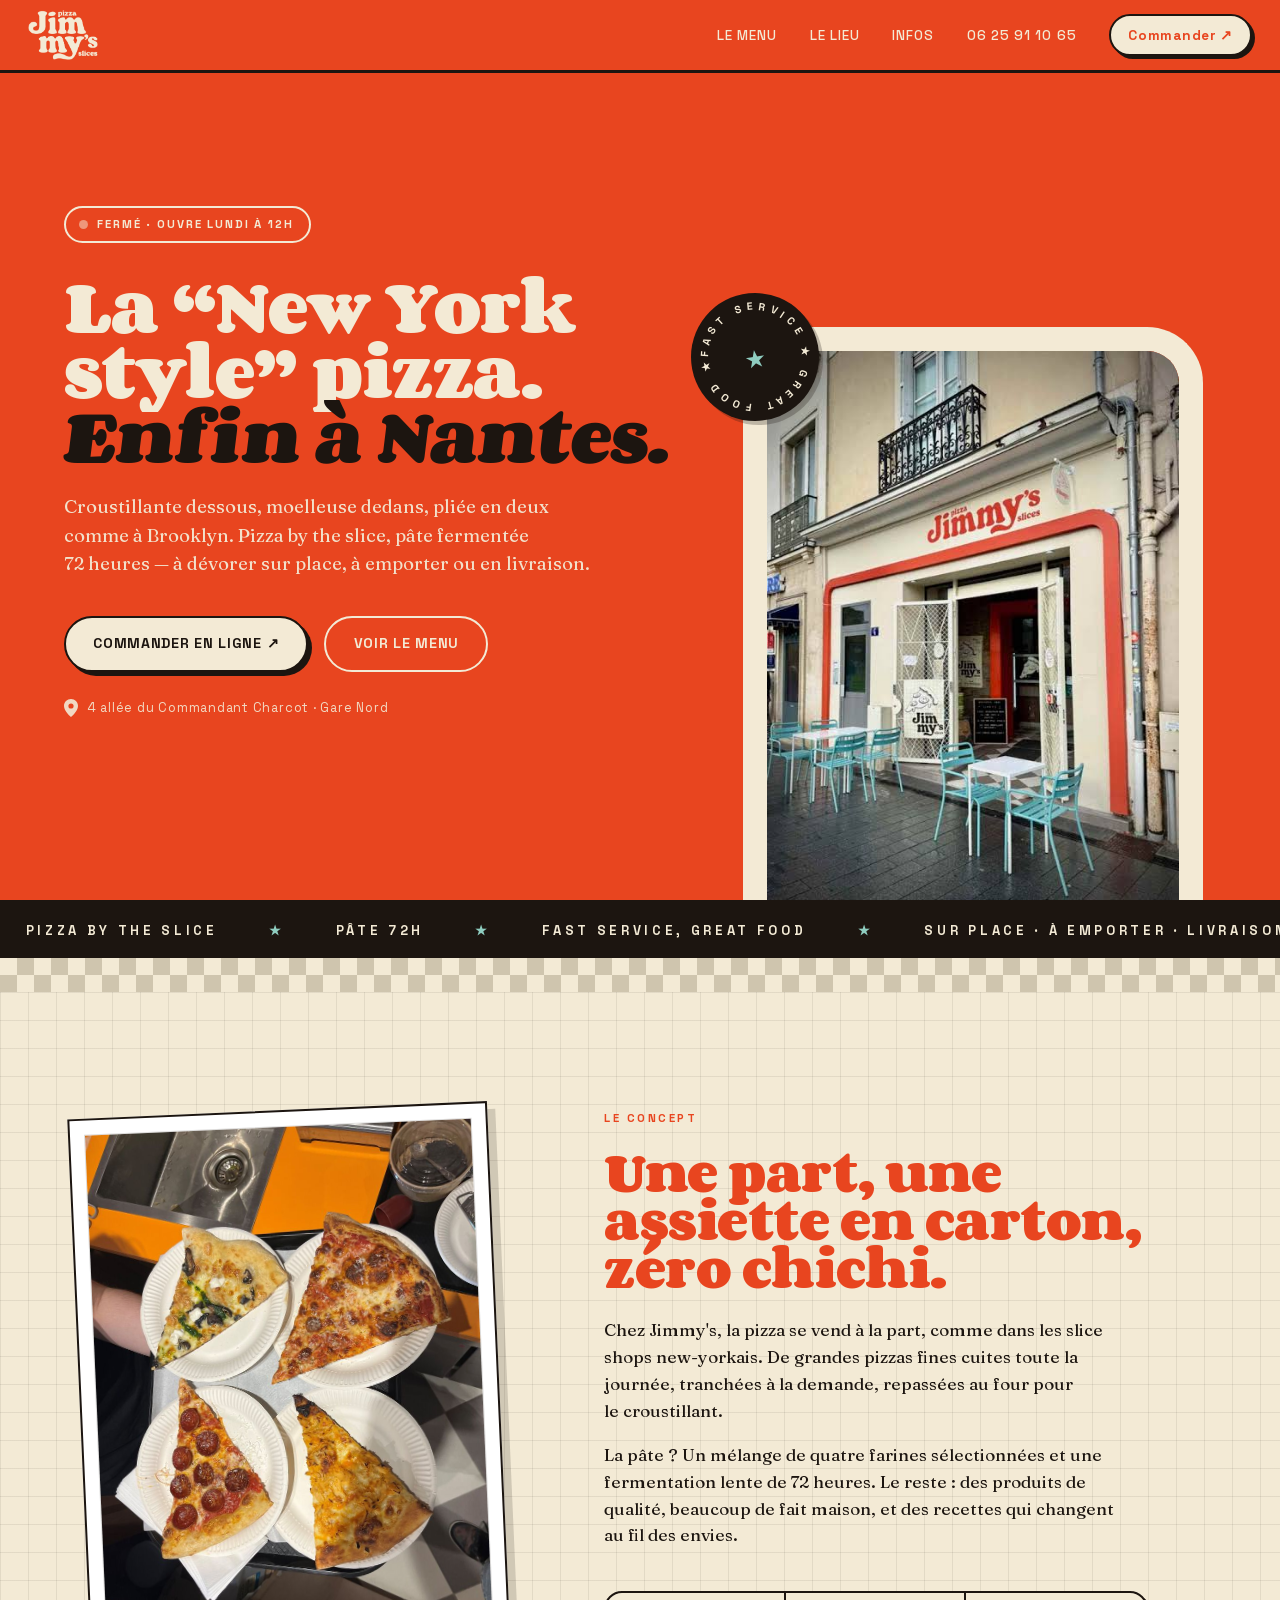
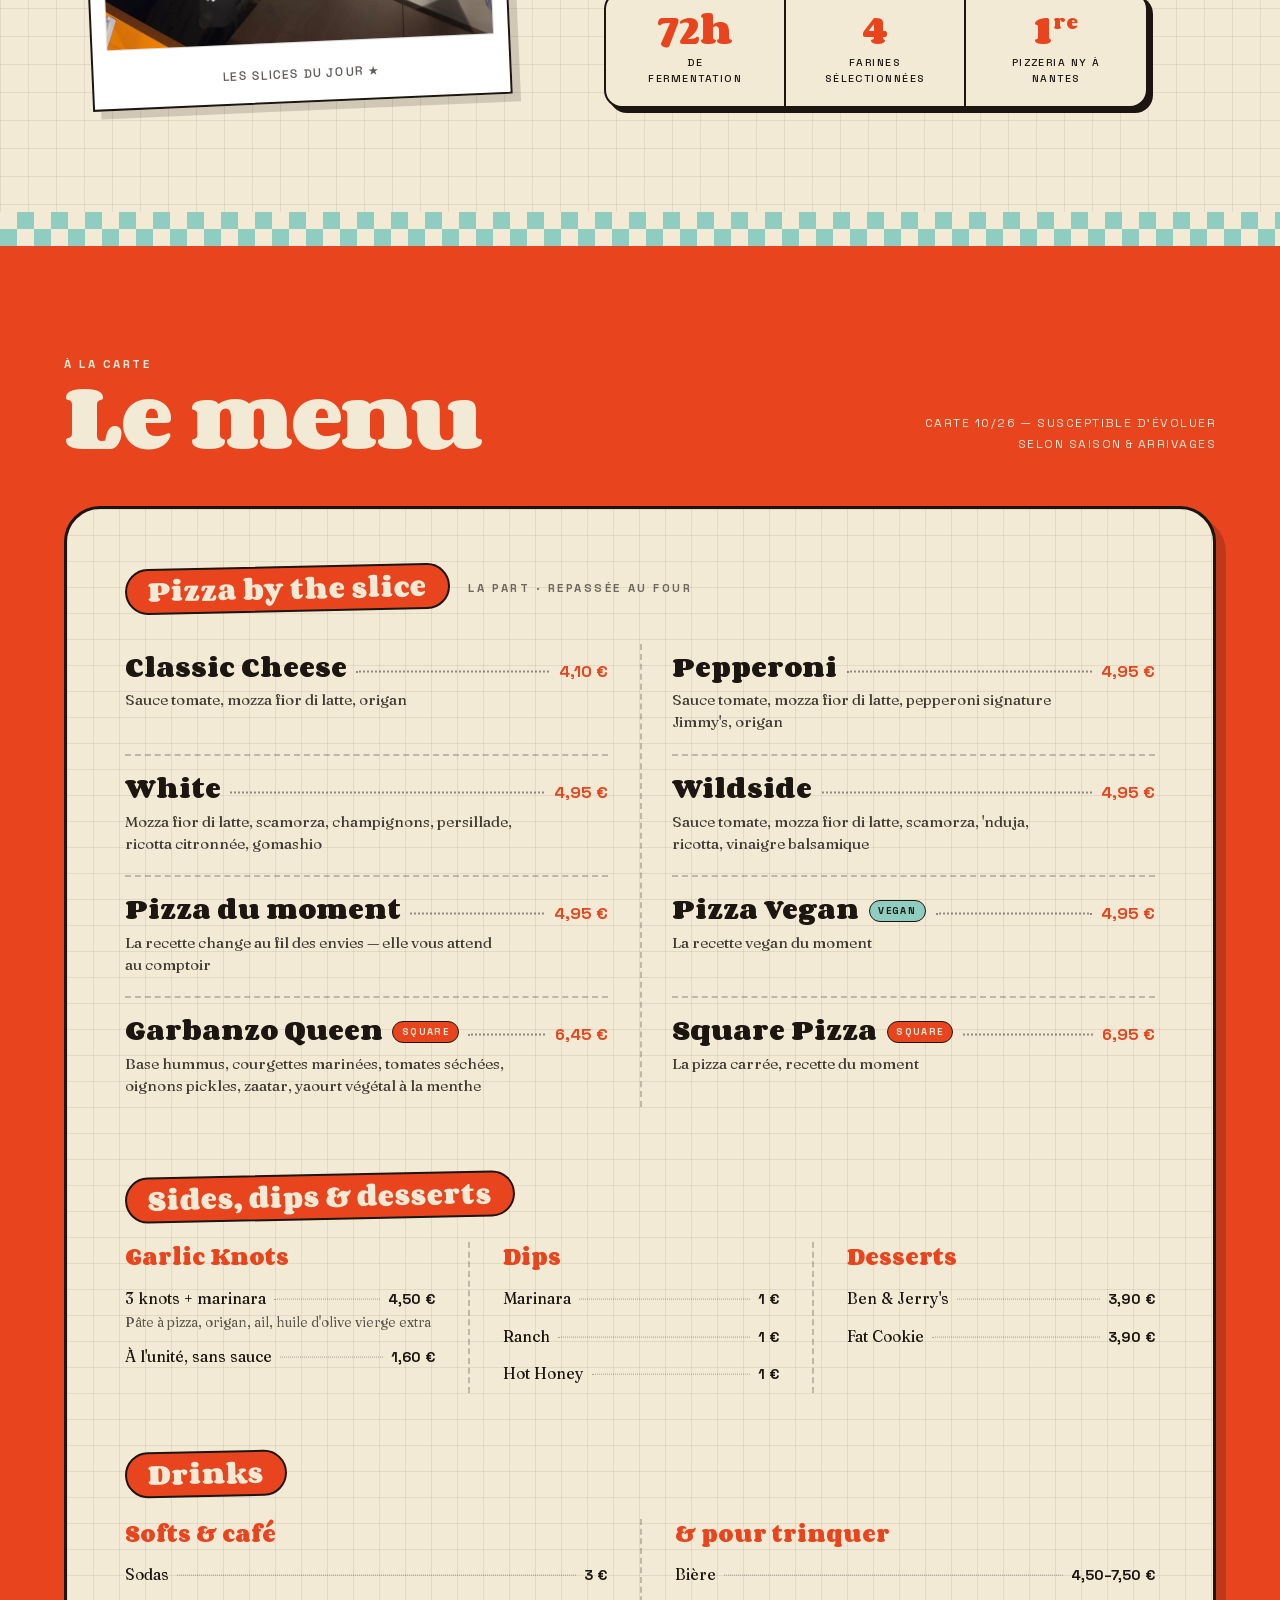
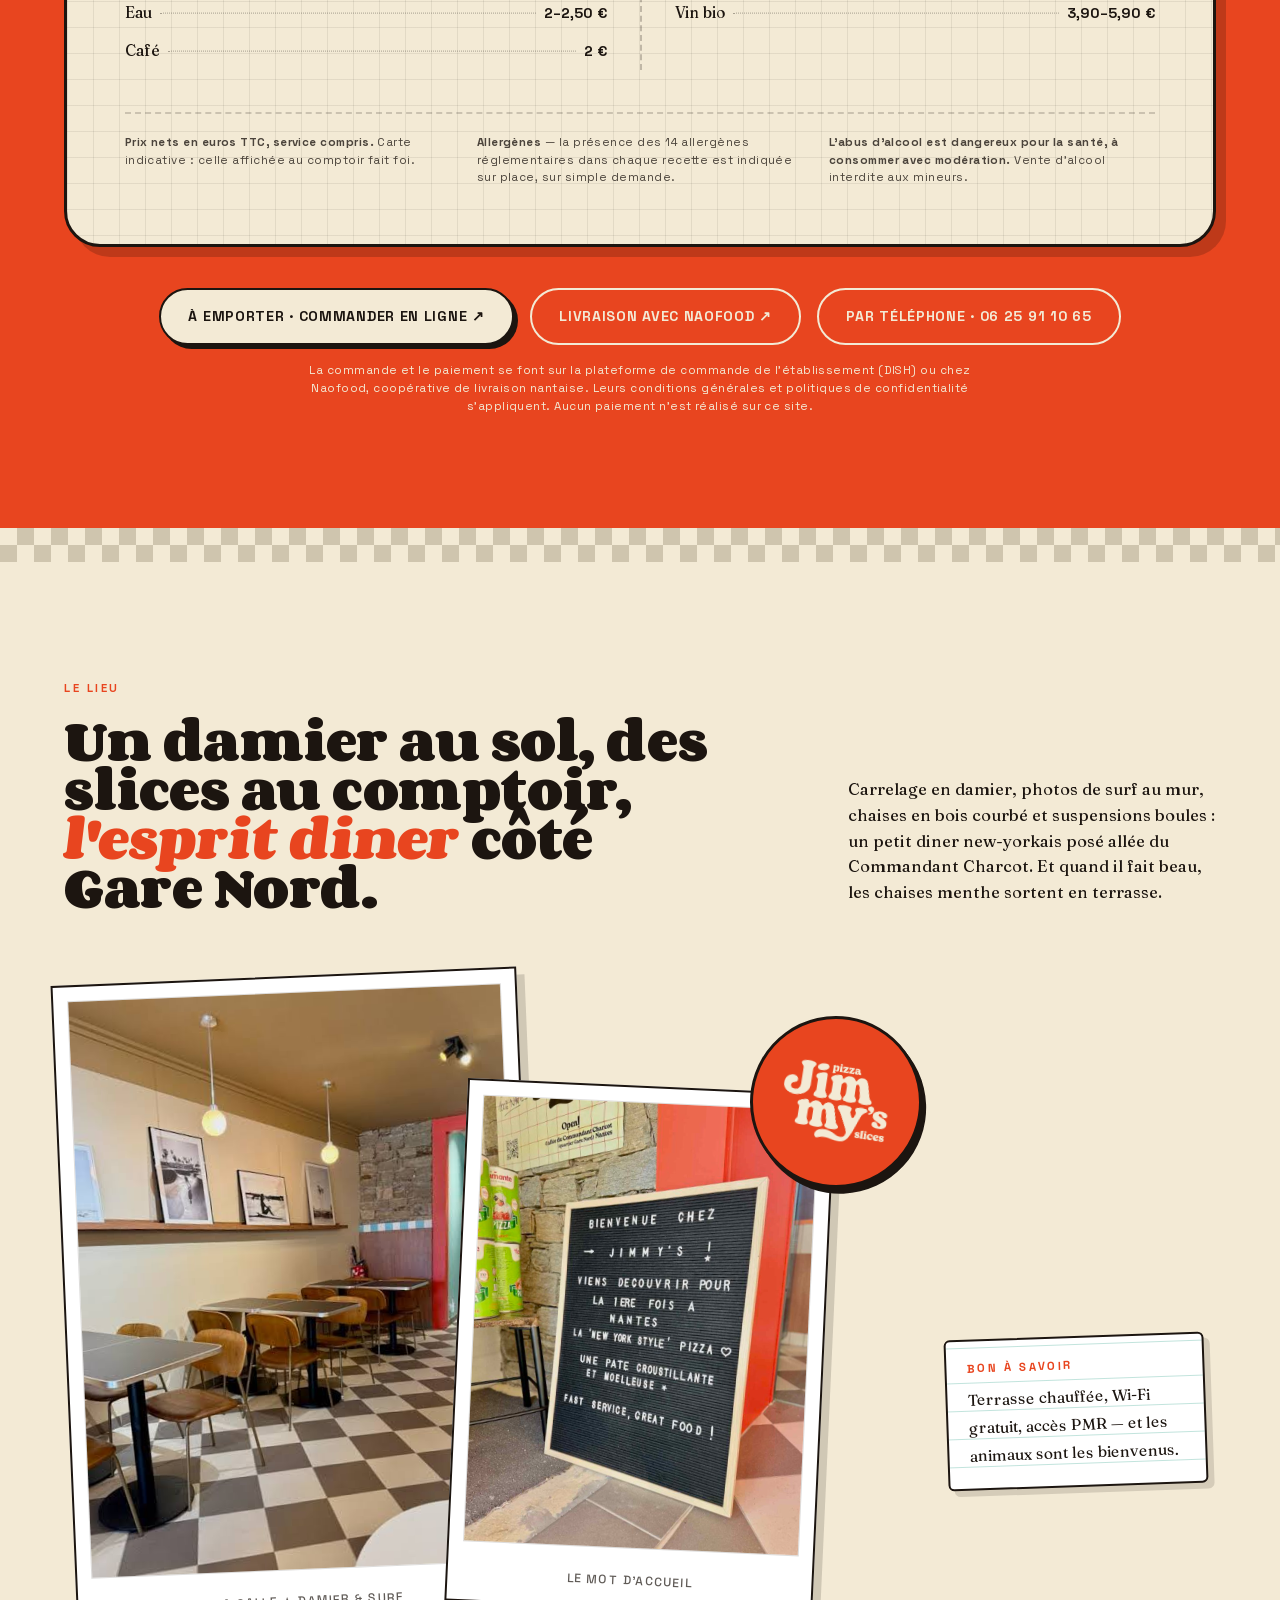
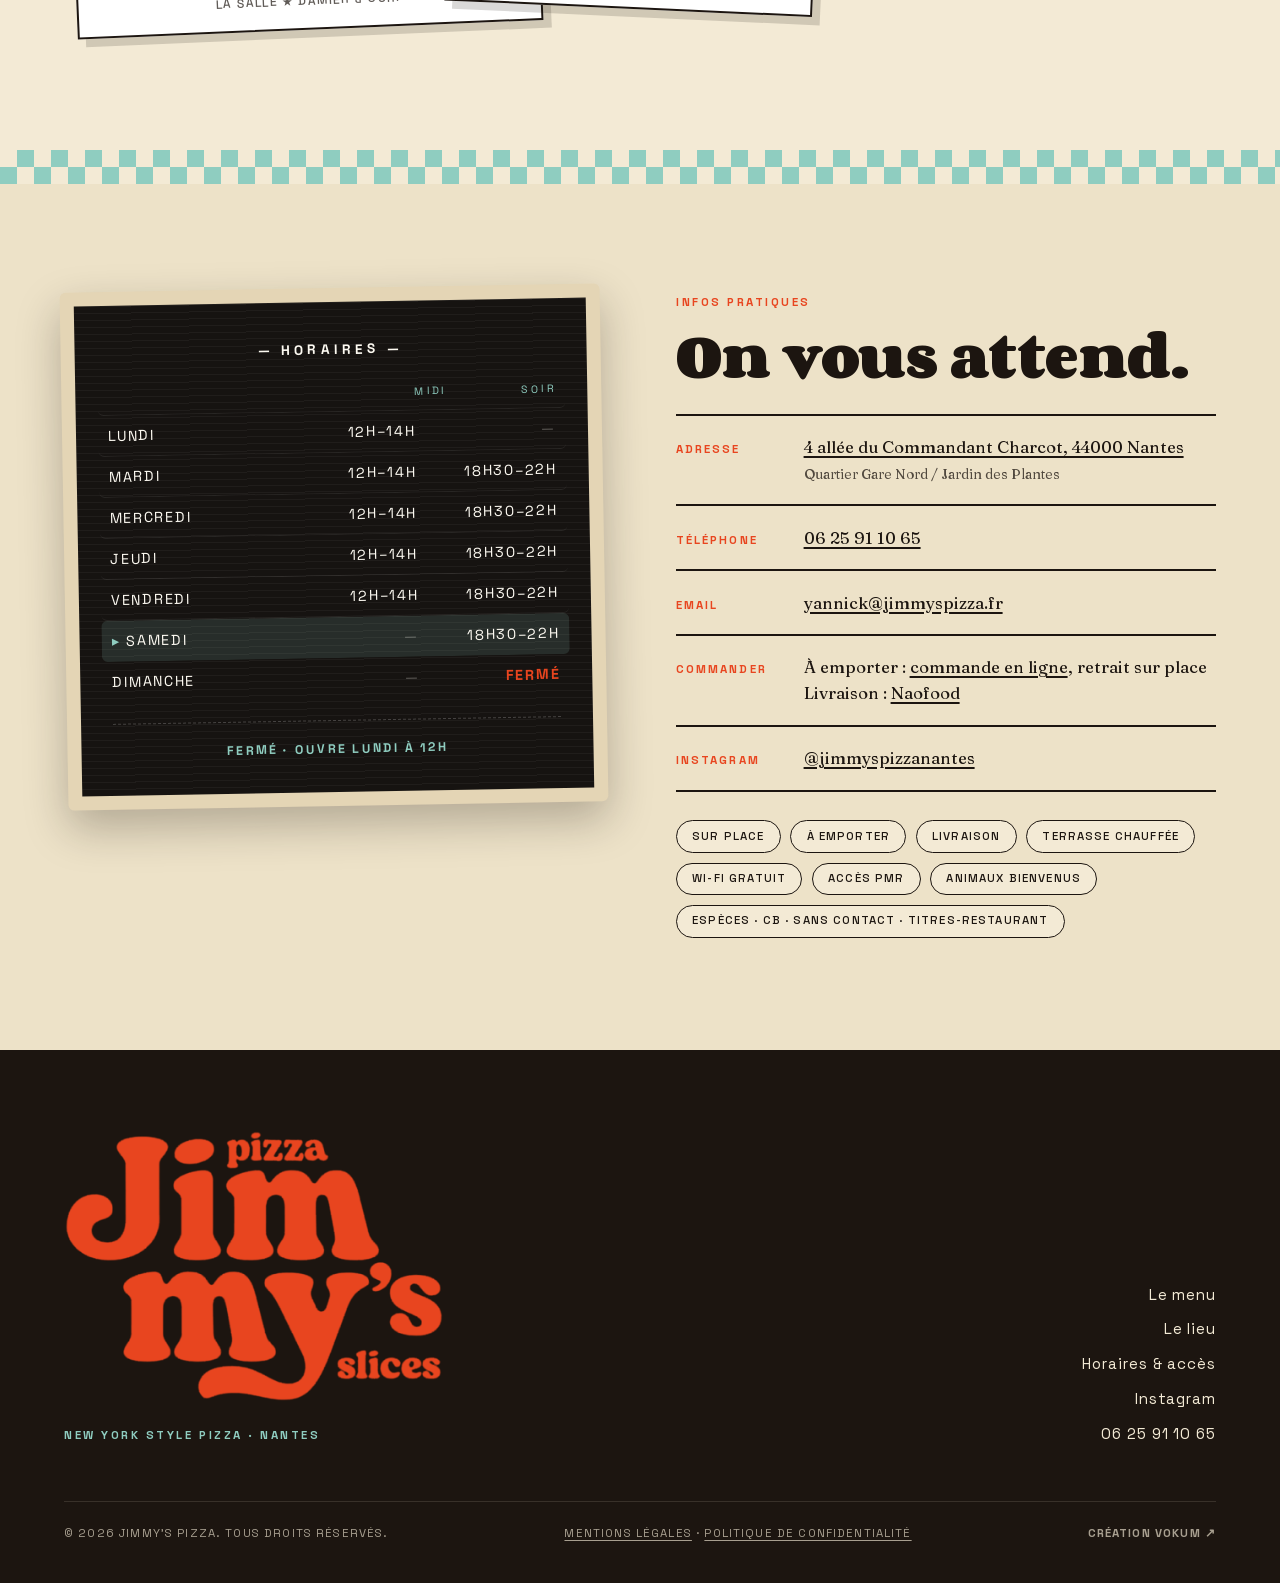
==== commit bdcc28fe: "Base légale complète, commande en ligne, carte 10/26 et horaires officiels Légal - mentions-legales." ====
--- a/index.html
+++ b/index.html
@@ -6,6 +6,8 @@
 <title>Jimmy's Pizza — Pizzeria New York Style à Nantes (Gare Nord) · Pizza by the Slice</title>
 <meta name="description" content="Jimmy's Pizza, la première pizzeria New York style de Nantes : pizza à la part, pâte fermentée 72 h. 4 allée du Commandant Charcot, quartier Gare Nord. Sur place, à emporter ou en livraison — 06 25 91 10 65.">
 <link rel="canonical" href="https://jimmy-s-pizza.vercel.app/">
+<!-- Maquette en attente de validation par l'établissement : non indexée. À retirer (ici et dans vercel.json) à la mise en ligne officielle. -->
+<meta name="robots" content="noindex, nofollow">
 <meta name="geo.region" content="FR-44">
 <meta name="geo.placename" content="Nantes">
 <meta name="geo.position" content="47.21772;-1.54386">
@@ -39,8 +41,13 @@
   "servesCuisine": ["Pizza", "Pizza new-yorkaise", "Américaine"],
   "priceRange": "€",
   "currenciesAccepted": "EUR",
-  "paymentAccepted": "Espèces, Carte bancaire, Apple Pay, Tickets restaurant",
+  "paymentAccepted": "Espèces, Carte bancaire (Visa, Mastercard), Paiement sans contact, Titres-restaurant",
   "hasMenu": "https://jimmy-s-pizza.vercel.app/#menu",
+  "potentialAction": {
+    "@type": "OrderAction",
+    "target": { "@type": "EntryPoint", "urlTemplate": "https://jimmys-pizza-nantes.order.app.hd.digital" },
+    "deliveryMethod": "http://purl.org/goodrelations/v1#DeliveryModePickUp"
+  },
   "acceptsReservations": "False",
   "address": {
     "@type": "PostalAddress",
@@ -58,7 +65,7 @@
   "openingHoursSpecification": [
     { "@type": "OpeningHoursSpecification", "dayOfWeek": "Monday", "opens": "12:00", "closes": "14:00" },
     { "@type": "OpeningHoursSpecification", "dayOfWeek": ["Tuesday","Wednesday","Thursday","Friday"], "opens": "12:00", "closes": "14:00" },
-    { "@type": "OpeningHoursSpecification", "dayOfWeek": ["Tuesday","Wednesday","Thursday","Friday","Saturday"], "opens": "18:30", "closes": "21:45" }
+    { "@type": "OpeningHoursSpecification", "dayOfWeek": ["Tuesday","Wednesday","Thursday","Friday","Saturday"], "opens": "18:30", "closes": "22:00" }
   ],
   "sameAs": [
     "https://www.instagram.com/jimmyspizzanantes/"
@@ -78,9 +85,9 @@
   setTimeout(function(){ h.classList.add('hero-go','intro-done'); h.classList.remove('intro-lock'); },7000);
 })(document.documentElement);
 </script>
-<link rel="preconnect" href="https://fonts.googleapis.com">
-<link rel="preconnect" href="https://fonts.gstatic.com" crossorigin>
-<link href="https://fonts.googleapis.com/css2?family=Caprasimo&family=Corben:wght@700&family=Fraunces:ital,opsz,wght@0,9..144,300..900;1,9..144,300..900&family=Space+Grotesk:wght@400;500;700&display=swap" rel="stylesheet">
+<link rel="stylesheet" href="assets/fonts.css">
+<link rel="preload" href="assets/fonts/caprasimo-400.woff2" as="font" type="font/woff2" crossorigin>
+<link rel="preload" href="assets/fonts/corben-700.woff2" as="font" type="font/woff2" crossorigin>
 <link rel="preload" href="assets/logo-mark.png" as="image">
 <link rel="preload" href="assets/logo-sprite.png" as="image">
 <style>
@@ -464,23 +471,17 @@
   background:var(--menthe);border:1.5px solid var(--encre);border-radius:999px;
   padding:.16rem .55rem;
 }
-.sl-full{
-  align-self:center;
-  margin:.9rem 0 .4rem;
-  background:var(--encre);color:var(--creme);
-  border-radius:20px;
-  padding:1.2rem 1.4rem 1.25rem;
-  transform:rotate(-1.2deg);
-  box-shadow:5px 5px 0 var(--tomate);
-  position:relative;
-}
-.sl-full .label{color:var(--menthe);font-size:.64rem}
-.sl-full h4{font-size:1.6rem;margin:.3rem 0 .1rem}
-.sl-full .fp-sub{font-family:'Space Grotesk',sans-serif;font-size:.72rem;letter-spacing:.12em;text-transform:uppercase;opacity:.75}
-.fp-prices{display:flex;gap:1.8rem;margin-top:.9rem;padding-top:.85rem;border-top:1px dashed rgba(243,234,213,.3)}
-.fp-prices b{display:block;font-family:'Corben',serif;font-weight:700;font-size:1.6rem;color:var(--tomate);line-height:1}
-.fp-prices span{display:block;font-family:'Space Grotesk',sans-serif;font-size:.64rem;letter-spacing:.12em;text-transform:uppercase;opacity:.75;margin-top:.3rem}
+.tag-v.sq{background:var(--tomate);color:var(--creme)}
+/* infos consommateurs obligatoires : prix, allergènes, alcool */
+.menu-legal{
+  margin-top:2.6rem;padding-top:1.3rem;border-top:2px dashed var(--rule);
+  display:flex;flex-wrap:wrap;gap:.5rem 1.6rem;
+  font-family:'Space Grotesk',sans-serif;font-size:.72rem;letter-spacing:.04em;line-height:1.5;opacity:.78;
+}
+.menu-legal span{flex:1 1 15rem}
+.menu-legal b{font-weight:700}
 .extras{display:grid;grid-template-columns:repeat(3,1fr)}
+.extras--2{grid-template-columns:repeat(2,1fr)}
 .ex{padding:0 clamp(1.2rem,2.6vw,2.2rem);border-left:2px dashed var(--rule)}
 .ex:first-child{padding-left:0;border-left:none}
 .ex:last-child{padding-right:0}
@@ -493,6 +494,7 @@
 .ex .row .lead{border-bottom-width:1.5px;border-color:rgba(28,21,16,.35)}
 .ex li em{display:block;font-style:normal;font-size:.84rem;opacity:.7;line-height:1.4;margin-top:.1rem}
 .menu-cta{max-width:1200px;margin:2.6rem auto 0;display:flex;justify-content:center;gap:1rem;flex-wrap:wrap}
+.menu-cta-note{max-width:44rem;margin:1.1rem auto 0;text-align:center;font-family:'Space Grotesk',sans-serif;font-size:.72rem;letter-spacing:.04em;line-height:1.55;opacity:.85}
 
 /* ---------- lieu ---------- */
 .lieu{padding:7rem 5vw 7.5rem;background:var(--creme);overflow:hidden}
@@ -604,6 +606,7 @@
 .foot-bottom a{text-decoration:none}
 .foot-bottom a:hover{color:var(--menthe)}
 .foot-bottom .credit{font-weight:700}
+.foot-bottom .legal a{text-decoration:underline;text-underline-offset:3px}
 
 /* ---------- dock mobile ---------- */
 .dock{display:none}
@@ -628,8 +631,7 @@
   .slices{grid-template-columns:1fr}
   .slices::before{display:none}
   .sl:nth-last-child(2){border-bottom:2px dashed var(--rule)}
-  .sl-full{margin:1.4rem 0 .4rem}
-  .extras{grid-template-columns:1fr}
+  .extras,.extras--2{grid-template-columns:1fr}
   .ex,.ex:first-child,.ex:last-child{padding:1.2rem 0;border-left:none;border-top:2px dashed var(--rule)}
   .ex:first-child{border-top:none;padding-top:0}
   .cat-head .label{display:none}
@@ -724,7 +726,8 @@
     <a class="nl" href="#menu">Le menu</a>
     <a class="nl" href="#lieu">Le lieu</a>
     <a class="nl" href="#infos">Infos</a>
-    <a class="tel-btn" href="tel:+33625911065">06 25 91 10 65</a>
+    <a class="nl" href="tel:+33625911065">06 25 91 10 65</a>
+    <a class="tel-btn" href="https://jimmys-pizza-nantes.order.app.hd.digital" target="_blank" rel="noopener">Commander ↗</a>
   </nav>
   <a class="status head-status" href="#infos" data-status hidden><span class="dot"></span><span class="status-txt"></span></a>
 </header>
@@ -738,8 +741,8 @@
       <h1 class="groovy" data-split style="--d:200ms">La “New York<br>style” pizza.<br><span class="slice-w">Enfin à&nbsp;Nantes.</span></h1>
       <p class="hero-sub" data-h style="--d:560ms">Croustillante dessous, moelleuse dedans, pliée en deux comme à Brooklyn. Pizza by the slice, pâte fermentée 72&nbsp;heures — à dévorer sur place, à emporter ou en livraison.</p>
       <div class="hero-ctas">
-        <a class="btn btn-creme" href="#menu" data-h style="--d:660ms">Voir le menu</a>
-        <a class="btn btn-ghost" href="#infos" data-h style="--d:740ms">Horaires &amp; accès</a>
+        <a class="btn btn-creme" href="https://jimmys-pizza-nantes.order.app.hd.digital" target="_blank" rel="noopener" data-h style="--d:660ms">Commander en ligne ↗</a>
+        <a class="btn btn-ghost" href="#menu" data-h style="--d:740ms">Voir le menu</a>
       </div>
       <a class="hero-where" data-h style="--d:820ms;text-decoration:none" href="https://maps.google.com/?q=Jimmy's+Pizza+4+All%C3%A9e+Commandant+Charcot+44000+Nantes" target="_blank" rel="noopener">
         <svg width="14" height="18" viewBox="0 0 14 18" aria-hidden="true"><path d="M7 0C3.1 0 0 3.1 0 7c0 5.2 7 11 7 11s7-5.8 7-11c0-3.9-3.1-7-7-7Zm0 9.6A2.6 2.6 0 1 1 7 4.4a2.6 2.6 0 0 1 0 5.2Z" fill="currentColor"/></svg>
@@ -797,7 +800,7 @@
         <span class="label rv">À la carte</span>
         <h2 class="groovy rv d1">Le menu</h2>
       </div>
-      <p class="note rv d1">Carte 06/26 — susceptible d'évoluer<br>selon saison &amp; arrivages</p>
+      <p class="note rv d1">Carte 10/26 — susceptible d'évoluer<br>selon saison &amp; arrivages</p>
     </div>
 
     <div class="menu-board rv">
@@ -810,105 +813,102 @@
         <ul class="slices">
           <li class="sl">
             <div class="sl-head"><h4>Classic Cheese</h4><span class="lead"></span><span class="prix">4,10&nbsp;€</span></div>
-            <p>Sauce tomate, mozza fior di latte, origan, parmesan</p>
+            <p>Sauce tomate, mozza fior di latte, origan</p>
           </li>
           <li class="sl">
             <div class="sl-head"><h4>Pepperoni</h4><span class="lead"></span><span class="prix">4,95&nbsp;€</span></div>
-            <p>Sauce tomate, mozza fior di latte, pepperoni signature Jimmy's, origan, parmesan</p>
+            <p>Sauce tomate, mozza fior di latte, pepperoni signature Jimmy's, origan</p>
           </li>
           <li class="sl">
             <div class="sl-head"><h4>White</h4><span class="lead"></span><span class="prix">4,95&nbsp;€</span></div>
             <p>Mozza fior di latte, scamorza, champignons, persillade, ricotta citronnée, gomashio</p>
           </li>
           <li class="sl">
-            <div class="sl-head"><h4>Elote</h4><span class="lead"></span><span class="prix">4,95&nbsp;€</span></div>
-            <p>Crema mexicana, maïs rôti, mozza fior di latte, feta, coriandre, oignons, tajín</p>
-          </li>
-          <li class="sl">
             <div class="sl-head"><h4>Wildside</h4><span class="lead"></span><span class="prix">4,95&nbsp;€</span></div>
             <p>Sauce tomate, mozza fior di latte, scamorza, 'nduja, ricotta, vinaigre balsamique</p>
           </li>
           <li class="sl">
-            <div class="sl-head"><h4>La vie en Peach</h4><span class="tag-v">Vegan</span><span class="lead"></span><span class="prix">4,95&nbsp;€</span></div>
-            <p>Sauce BBQ pêche &amp; cumin, oignons rouges &amp; pickles, aubergines rôties, fromage végétal maison</p>
+            <div class="sl-head"><h4>Pizza du moment</h4><span class="lead"></span><span class="prix">4,95&nbsp;€</span></div>
+            <p>La recette change au fil des envies — elle vous attend au comptoir</p>
           </li>
           <li class="sl">
-            <div class="sl-head"><h4>Garbanzo Queen</h4><span class="tag-v">Vegan</span><span class="lead"></span><span class="prix">4,95&nbsp;€</span></div>
-            <p>Base hummus, courgettes marinées, tomates séchées, olives, zaatar, fromage végétal maison</p>
+            <div class="sl-head"><h4>Pizza Vegan</h4><span class="tag-v">Vegan</span><span class="lead"></span><span class="prix">4,95&nbsp;€</span></div>
+            <p>La recette vegan du moment</p>
           </li>
-          <li class="sl sl-full">
-            <span class="label">Pour toute la tablée</span>
-            <h4>Full Pizza</h4>
-            <span class="fp-sub">8 slices · 3–4 personnes</span>
-            <div class="fp-prices">
-              <div><b>26&nbsp;€</b><span>Classic Cheese</span></div>
-              <div><b>29&nbsp;€</b><span>Autres recettes</span></div>
-            </div>
+          <li class="sl">
+            <div class="sl-head"><h4>Garbanzo Queen</h4><span class="tag-v sq">Square</span><span class="lead"></span><span class="prix">6,45&nbsp;€</span></div>
+            <p>Base hummus, courgettes marinées, tomates séchées, oignons pickles, zaatar, yaourt végétal à la menthe</p>
+          </li>
+          <li class="sl">
+            <div class="sl-head"><h4>Square Pizza</h4><span class="tag-v sq">Square</span><span class="lead"></span><span class="prix">6,95&nbsp;€</span></div>
+            <p>La pizza carrée, recette du moment</p>
           </li>
         </ul>
       </div>
 
       <div class="menu-cat">
-        <div class="cat-head"><h3 class="cat-title">Sides &amp; dips</h3></div>
+        <div class="cat-head"><h3 class="cat-title">Sides, dips &amp; desserts</h3></div>
         <div class="extras">
           <div class="ex">
             <h4>Garlic Knots</h4>
             <ul>
-              <li><div class="row"><span>3 knots + marinara</span><span class="lead"></span><b>4,50&nbsp;€</b></div><em>Pâte à pizza, origan, ail, huile d'olive</em></li>
+              <li><div class="row"><span>3 knots + marinara</span><span class="lead"></span><b>4,50&nbsp;€</b></div><em>Pâte à pizza, origan, ail, huile d'olive vierge extra</em></li>
               <li><div class="row"><span>À l'unité, sans sauce</span><span class="lead"></span><b>1,60&nbsp;€</b></div></li>
-            </ul>
-          </div>
-          <div class="ex">
-            <h4>Sandwich</h4>
-            <ul>
-              <li><div class="row"><span>Mortadella pistache</span><span class="lead"></span><b>6,50&nbsp;€</b></div><em>Pain cuit sur place — existe en version végé</em></li>
             </ul>
           </div>
           <div class="ex">
             <h4>Dips</h4>
             <ul>
               <li><div class="row"><span>Marinara</span><span class="lead"></span><b>1&nbsp;€</b></div></li>
+              <li><div class="row"><span>Ranch</span><span class="lead"></span><b>1&nbsp;€</b></div></li>
               <li><div class="row"><span>Hot Honey</span><span class="lead"></span><b>1&nbsp;€</b></div></li>
-              <li><div class="row"><span>Hot Sauce</span><span class="lead"></span><b>1&nbsp;€</b></div></li>
+            </ul>
+          </div>
+          <div class="ex">
+            <h4>Desserts</h4>
+            <ul>
+              <li><div class="row"><span>Ben &amp; Jerry's</span><span class="lead"></span><b>3,90&nbsp;€</b></div></li>
+              <li><div class="row"><span>Fat Cookie</span><span class="lead"></span><b>3,90&nbsp;€</b></div></li>
             </ul>
           </div>
         </div>
       </div>
 
       <div class="menu-cat">
-        <div class="cat-head"><h3 class="cat-title">Desserts &amp; drinks</h3></div>
-        <div class="extras">
+        <div class="cat-head"><h3 class="cat-title">Drinks</h3></div>
+        <div class="extras extras--2">
           <div class="ex">
-            <h4>Desserts</h4>
-            <ul>
-              <li><div class="row"><span>Ben &amp; Jerry's</span><span class="lead"></span><b>3,90&nbsp;€</b></div></li>
-              <li><div class="row"><span>Cookie</span><span class="lead"></span><b>2,90&nbsp;€</b></div></li>
-            </ul>
-          </div>
-          <div class="ex">
-            <h4>Drinks <small>sur place</small></h4>
+            <h4>Softs &amp; café</h4>
             <ul>
               <li><div class="row"><span>Sodas</span><span class="lead"></span><b>3&nbsp;€</b></div></li>
-              <li><div class="row"><span>Eaux</span><span class="lead"></span><b>2–3&nbsp;€</b></div></li>
+              <li><div class="row"><span>Eau</span><span class="lead"></span><b>2–2,50&nbsp;€</b></div></li>
               <li><div class="row"><span>Café</span><span class="lead"></span><b>2&nbsp;€</b></div></li>
             </ul>
           </div>
           <div class="ex">
             <h4>&amp; pour trinquer</h4>
             <ul>
-              <li><div class="row"><span>Bières</span><span class="lead"></span><b>4,50–6&nbsp;€</b></div></li>
-              <li><div class="row"><span>Vin, au verre</span><span class="lead"></span><b>4&nbsp;€</b></div></li>
+              <li><div class="row"><span>Bière</span><span class="lead"></span><b>4,50–7,50&nbsp;€</b></div></li>
+              <li><div class="row"><span>Vin bio</span><span class="lead"></span><b>3,90–5,90&nbsp;€</b></div></li>
             </ul>
           </div>
         </div>
       </div>
 
+      <p class="menu-legal">
+        <span><b>Prix nets en euros TTC, service compris.</b> Carte indicative : celle affichée au comptoir fait foi.</span>
+        <span><b>Allergènes</b> — la présence des 14 allergènes réglementaires dans chaque recette est indiquée sur place, sur simple demande.</span>
+        <span><b>L'abus d'alcool est dangereux pour la santé, à consommer avec modération.</b> Vente d'alcool interdite aux mineurs.</span>
+      </p>
+
     </div>
 
     <div class="menu-cta rv">
-      <a class="btn btn-creme" href="https://www.instagram.com/jimmyspizzanantes/" target="_blank" rel="noopener">Slices du jour sur Insta ↗</a>
-      <a class="btn btn-ghost" href="tel:+33625911065">Commander · 06 25 91 10 65</a>
-    </div>
+      <a class="btn btn-creme" href="https://jimmys-pizza-nantes.order.app.hd.digital" target="_blank" rel="noopener">À emporter · commander en ligne ↗</a>
+      <a class="btn btn-ghost" href="https://naofood.coopcycle.org/fr/restaurant/181-jimmy-s-pizza" target="_blank" rel="noopener">Livraison avec Naofood ↗</a>
+      <a class="btn btn-ghost" href="tel:+33625911065">Par téléphone · 06 25 91 10 65</a>
+    </div>
+    <p class="menu-cta-note rv">La commande et le paiement se font sur la plateforme de commande de l'établissement (DISH) ou chez Naofood, coopérative de livraison nantaise. Leurs conditions générales et politiques de confidentialité s'appliquent. Aucun paiement n'est réalisé sur ce site.</p>
   </section>
 
   <div class="damier" aria-hidden="true"></div>
@@ -951,11 +951,11 @@
         <div class="lb-rows" role="table" aria-label="Horaires d'ouverture">
           <div class="row lb-cols" role="row"><span role="columnheader"></span><span role="columnheader">Midi</span><span role="columnheader">Soir</span></div>
           <div class="row" role="row" data-day="1"><span role="cell">Lundi</span><span role="cell">12h–14h</span><span role="cell" class="off">—</span></div>
-          <div class="row" role="row" data-day="2"><span role="cell">Mardi</span><span role="cell">12h–14h</span><span role="cell">18h30–21h45</span></div>
-          <div class="row" role="row" data-day="3"><span role="cell">Mercredi</span><span role="cell">12h–14h</span><span role="cell">18h30–21h45</span></div>
-          <div class="row" role="row" data-day="4"><span role="cell">Jeudi</span><span role="cell">12h–14h</span><span role="cell">18h30–21h45</span></div>
-          <div class="row" role="row" data-day="5"><span role="cell">Vendredi</span><span role="cell">12h–14h</span><span role="cell">18h30–21h45</span></div>
-          <div class="row" role="row" data-day="6"><span role="cell">Samedi</span><span role="cell" class="off">—</span><span role="cell">18h30–21h45</span></div>
+          <div class="row" role="row" data-day="2"><span role="cell">Mardi</span><span role="cell">12h–14h</span><span role="cell">18h30–22h</span></div>
+          <div class="row" role="row" data-day="3"><span role="cell">Mercredi</span><span role="cell">12h–14h</span><span role="cell">18h30–22h</span></div>
+          <div class="row" role="row" data-day="4"><span role="cell">Jeudi</span><span role="cell">12h–14h</span><span role="cell">18h30–22h</span></div>
+          <div class="row" role="row" data-day="5"><span role="cell">Vendredi</span><span role="cell">12h–14h</span><span role="cell">18h30–22h</span></div>
+          <div class="row" role="row" data-day="6"><span role="cell">Samedi</span><span role="cell" class="off">—</span><span role="cell">18h30–22h</span></div>
           <div class="row" role="row" data-day="0"><span role="cell">Dimanche</span><span role="cell" class="off">—</span><span role="cell" class="ferme">Fermé</span></div>
         </div>
         <p class="lb-status" id="lbStatus" aria-live="polite"></p>
@@ -977,6 +977,10 @@
             <span class="v"><a href="mailto:yannick@jimmyspizza.fr">yannick@jimmyspizza.fr</a></span>
           </div>
           <div class="info-item">
+            <span class="k">Commander</span>
+            <span class="v">À emporter : <a href="https://jimmys-pizza-nantes.order.app.hd.digital" target="_blank" rel="noopener">commande en ligne</a>, retrait sur place<br>Livraison : <a href="https://naofood.coopcycle.org/fr/restaurant/181-jimmy-s-pizza" target="_blank" rel="noopener">Naofood</a></span>
+          </div>
+          <div class="info-item">
             <span class="k">Instagram</span>
             <span class="v"><a href="https://www.instagram.com/jimmyspizzanantes/" target="_blank" rel="noopener">@jimmyspizzanantes</a></span>
           </div>
@@ -989,7 +993,7 @@
           <span class="chip">Wi-Fi gratuit</span>
           <span class="chip">Accès PMR</span>
           <span class="chip">Animaux bienvenus</span>
-          <span class="chip">CB · Apple Pay · Tickets resto</span>
+          <span class="chip">Espèces · CB · Sans contact · Titres-restaurant</span>
         </div>
       </div>
     </div>
@@ -1012,13 +1016,17 @@
     </div>
   </div>
   <div class="foot-bottom">
-    <span>© 2026 Jimmy's Pizza — Nantes · <a href="mentions.html">Mentions légales</a></span>
-    <span>Fast service, great food ★</span>
+    <span>© 2026 Jimmy's Pizza. Tous droits réservés.</span>
+    <span class="legal"><a href="mentions-legales.html">Mentions légales</a> · <a href="politique-confidentialite.html">Politique de confidentialité</a></span>
     <a class="credit" href="https://vokumagency.com" target="_blank" rel="noopener">Création Vokum ↗</a>
   </div>
 </footer>
 
 <nav class="dock" aria-label="Actions rapides">
+  <a href="https://jimmys-pizza-nantes.order.app.hd.digital" target="_blank" rel="noopener">
+    <svg width="20" height="20" viewBox="0 0 24 24" aria-hidden="true"><path d="M6 8h12l-1 13H7L6 8Z" fill="none" stroke="currentColor" stroke-width="2" stroke-linejoin="round"/><path d="M9 10V6a3 3 0 0 1 6 0v4" fill="none" stroke="currentColor" stroke-width="2" stroke-linecap="round"/></svg>
+    Commander
+  </a>
   <a href="tel:+33625911065">
     <svg width="20" height="20" viewBox="0 0 24 24" aria-hidden="true"><path d="M6.6 10.8a15.1 15.1 0 0 0 6.6 6.6l2.2-2.2c.3-.3.7-.4 1-.2 1.1.4 2.3.6 3.6.6.6 0 1 .4 1 1V20c0 .6-.4 1-1 1A17 17 0 0 1 3 4c0-.6.4-1 1-1h3.5c.6 0 1 .4 1 1 0 1.3.2 2.5.6 3.6.1.3 0 .7-.2 1l-2.3 2.2Z" fill="currentColor"/></svg>
     Appeler
@@ -1026,10 +1034,6 @@
   <a href="https://maps.google.com/?q=Jimmy's+Pizza+4+All%C3%A9e+Commandant+Charcot+44000+Nantes" target="_blank" rel="noopener">
     <svg width="16" height="20" viewBox="0 0 14 18" aria-hidden="true"><path d="M7 0C3.1 0 0 3.1 0 7c0 5.2 7 11 7 11s7-5.8 7-11c0-3.9-3.1-7-7-7Zm0 9.6A2.6 2.6 0 1 1 7 4.4a2.6 2.6 0 0 1 0 5.2Z" fill="currentColor"/></svg>
     Itinéraire
-  </a>
-  <a href="#menu">
-    <svg width="20" height="20" viewBox="0 0 24 24" aria-hidden="true"><path d="M2.5 5.2C5.4 3.8 8.6 3 12 3s6.6.8 9.5 2.2L12 22 2.5 5.2Z" fill="none" stroke="currentColor" stroke-width="2" stroke-linejoin="round"/><circle cx="10" cy="9" r="1.6" fill="currentColor"/><circle cx="14.2" cy="12.4" r="1.4" fill="currentColor"/><circle cx="11.4" cy="15.6" r="1.2" fill="currentColor"/></svg>
-    Menu
   </a>
 </nav>
 
@@ -1145,7 +1149,7 @@
 
 /* Horaires — à garder synchronisés avec le tableau et le JSON-LD (minutes depuis minuit, heure de Paris) */
 (function(){
-  const H={0:[],1:[[720,840]],2:[[720,840],[1110,1305]],3:[[720,840],[1110,1305]],4:[[720,840],[1110,1305]],5:[[720,840],[1110,1305]],6:[[1110,1305]]};
+  const H={0:[],1:[[720,840]],2:[[720,840],[1110,1320]],3:[[720,840],[1110,1320]],4:[[720,840],[1110,1320]],5:[[720,840],[1110,1320]],6:[[1110,1320]]};
   const DAYS=['dimanche','lundi','mardi','mercredi','jeudi','vendredi','samedi'];
   const fmt=m=>Math.floor(m/60)+'h'+(m%60?String(m%60).padStart(2,'0'):'');
   let day,min;
--- a/assets/fonts.css
+++ b/assets/fonts.css
@@ -0,0 +1,5 @@
+/* Polices auto-hébergées (sous-ensemble latin, licence SIL Open Font License) — aucun appel à un serveur tiers */
+@font-face{font-family:'Caprasimo';font-style:normal;font-weight:400;font-display:swap;src:url(fonts/caprasimo-400.woff2) format('woff2');unicode-range:U+0000-00FF, U+0131, U+0152-0153, U+02BB-02BC, U+02C6, U+02DA, U+02DC, U+0304, U+0308, U+0329, U+2000-206F, U+20AC, U+2122, U+2191, U+2193, U+2212, U+2215, U+FEFF, U+FFFD}
+@font-face{font-family:'Corben';font-style:normal;font-weight:700;font-display:swap;src:url(fonts/corben-700.woff2) format('woff2');unicode-range:U+0000-00FF, U+0131, U+0152-0153, U+02BB-02BC, U+02C6, U+02DA, U+02DC, U+0304, U+0308, U+0329, U+2000-206F, U+20AC, U+2122, U+2191, U+2193, U+2212, U+2215, U+FEFF, U+FFFD}
+@font-face{font-family:'Fraunces';font-style:normal;font-weight:300 900;font-display:swap;src:url(fonts/fraunces-300-900.woff2) format('woff2');unicode-range:U+0000-00FF, U+0131, U+0152-0153, U+02BB-02BC, U+02C6, U+02DA, U+02DC, U+0304, U+0308, U+0329, U+2000-206F, U+20AC, U+2122, U+2191, U+2193, U+2212, U+2215, U+FEFF, U+FFFD}
+@font-face{font-family:'Space Grotesk';font-style:normal;font-weight:400 700;font-display:swap;src:url(fonts/space-grotesk-400-700.woff2) format('woff2');unicode-range:U+0000-00FF, U+0131, U+0152-0153, U+02BB-02BC, U+02C6, U+02DA, U+02DC, U+0304, U+0308, U+0329, U+2000-206F, U+20AC, U+2122, U+2191, U+2193, U+2212, U+2215, U+FEFF, U+FFFD}
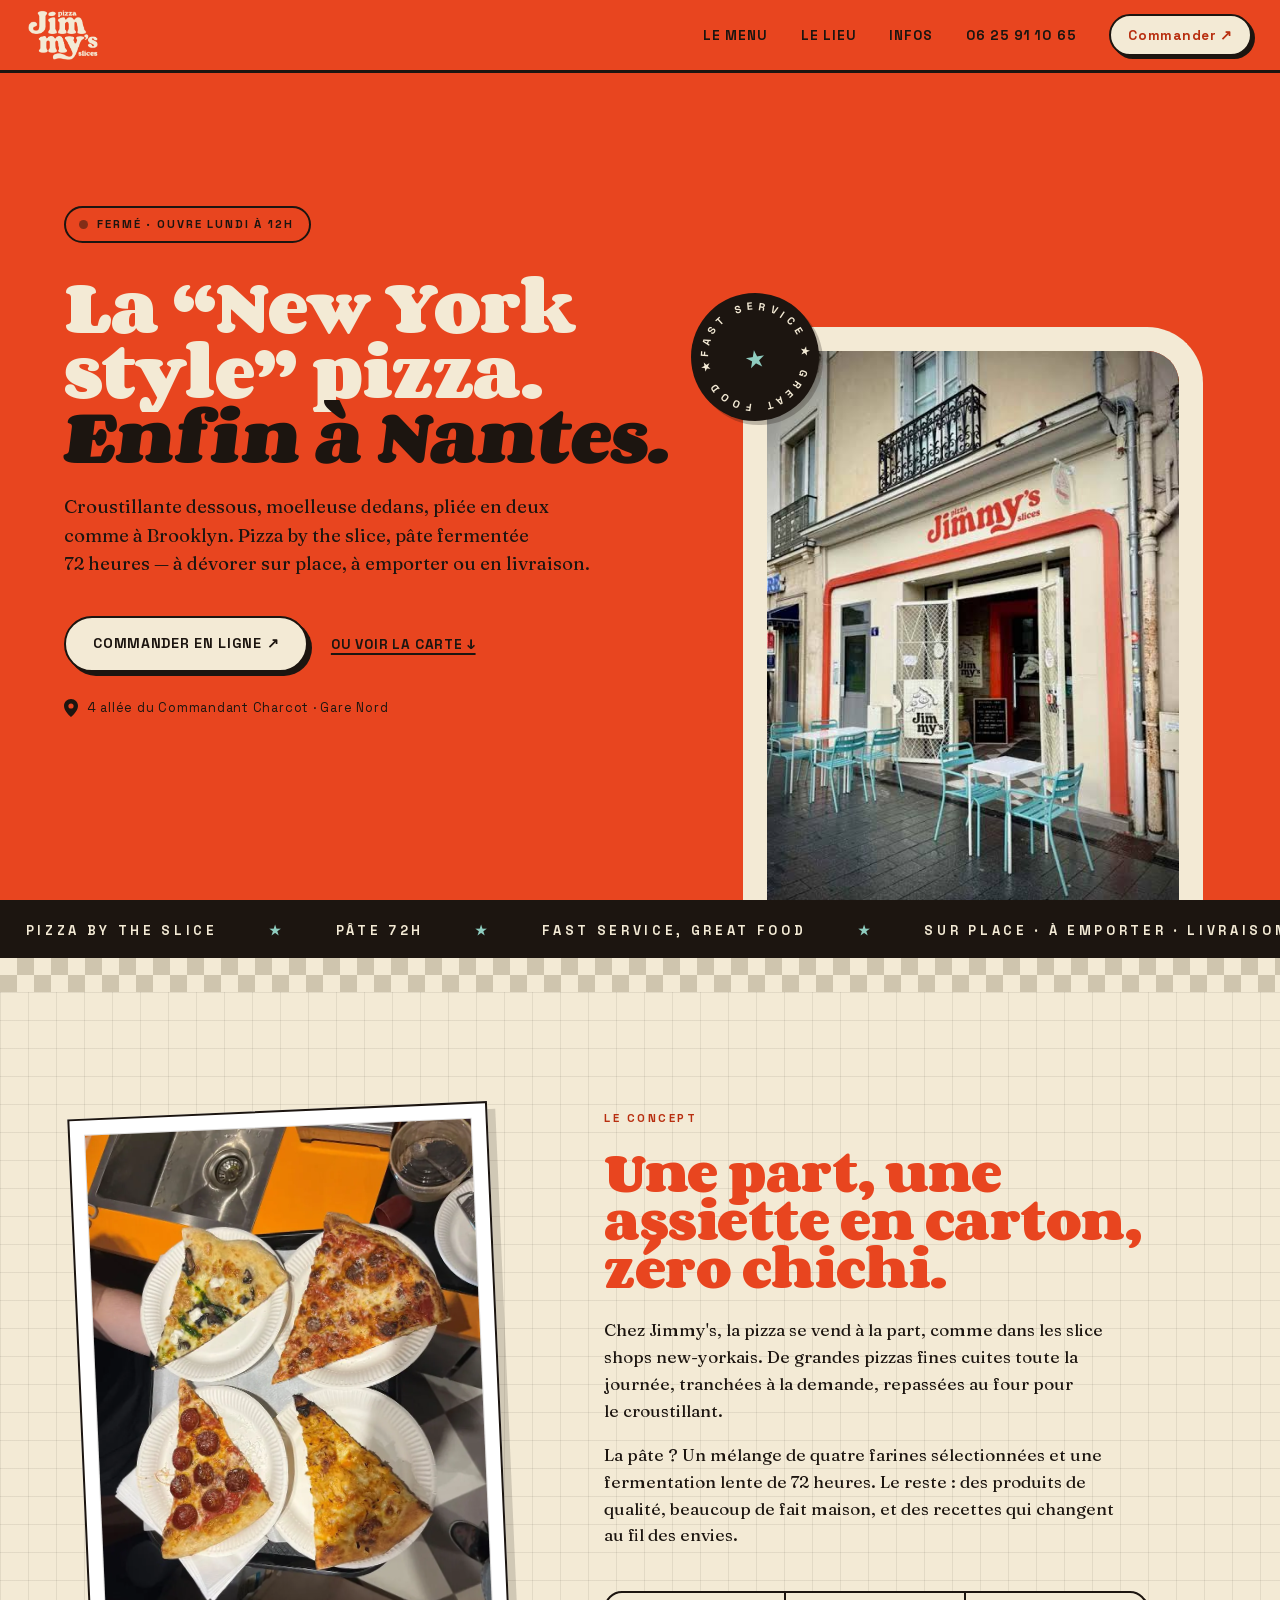
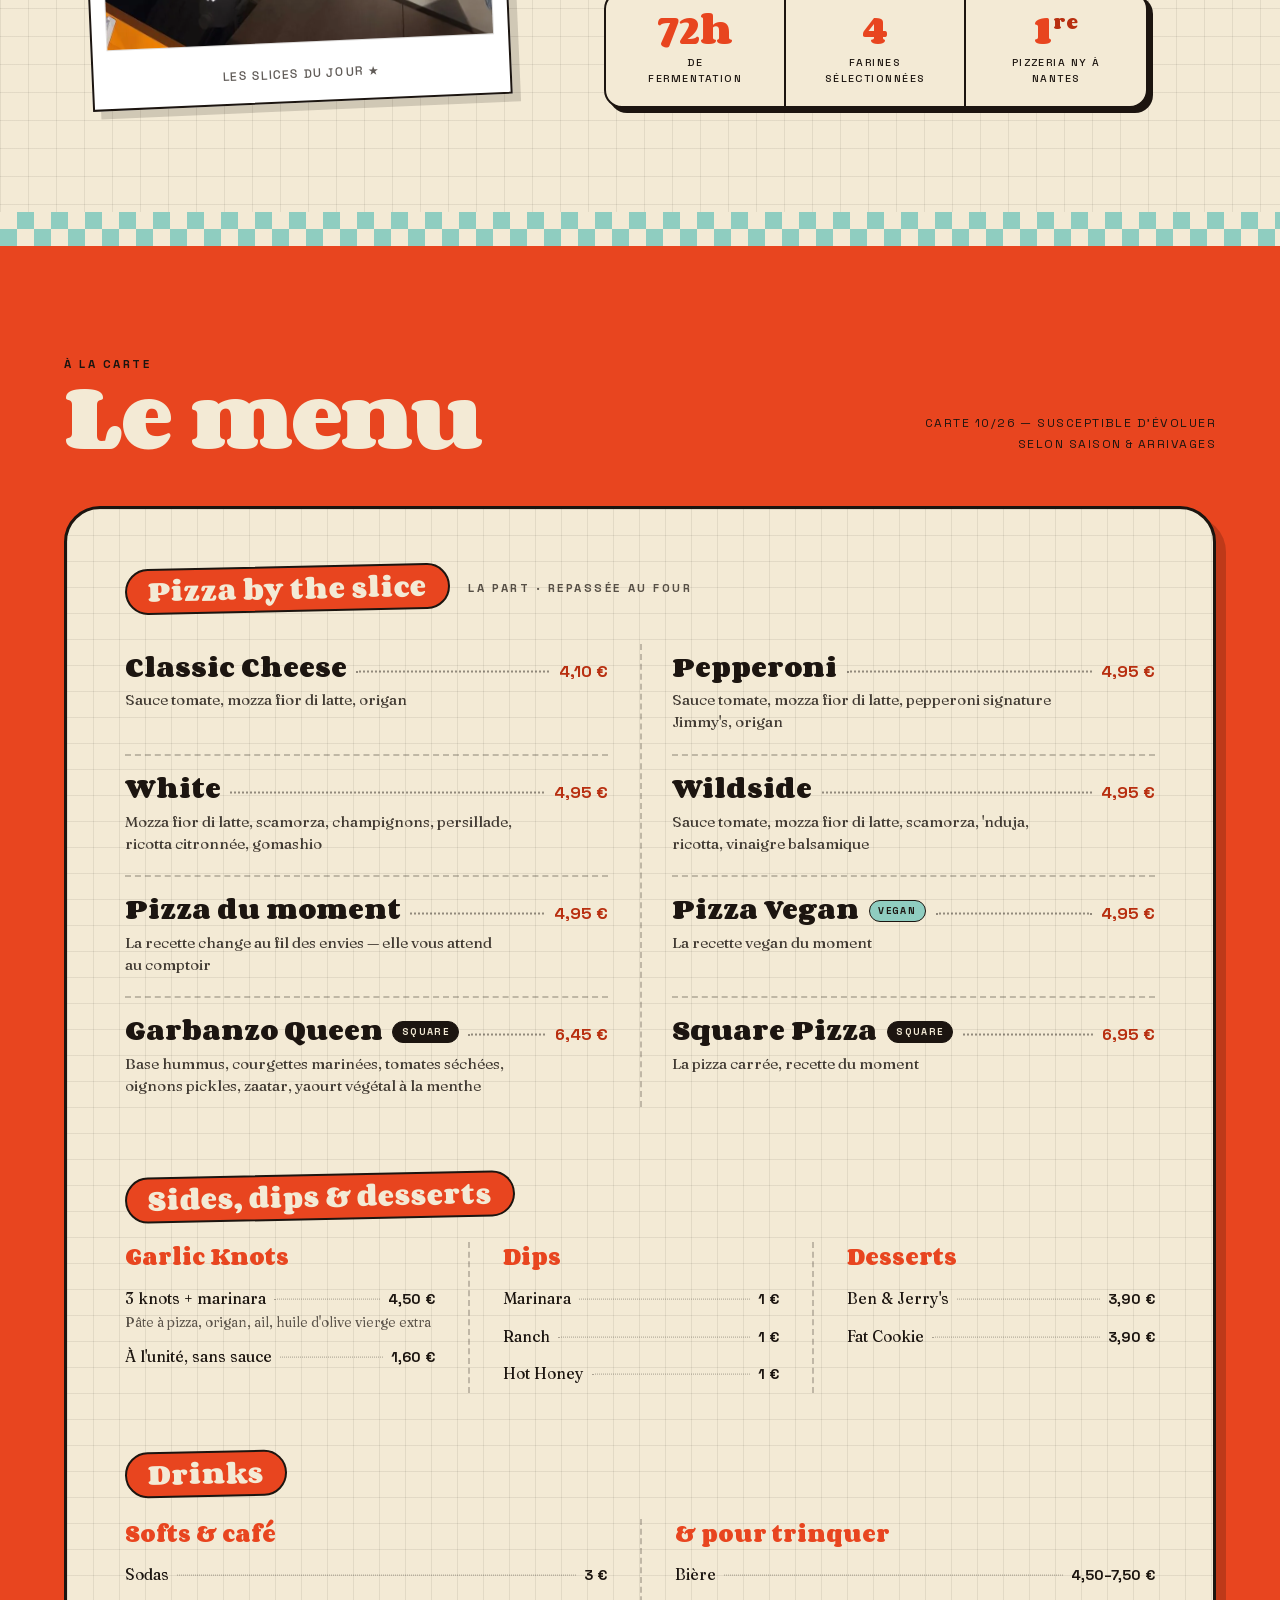
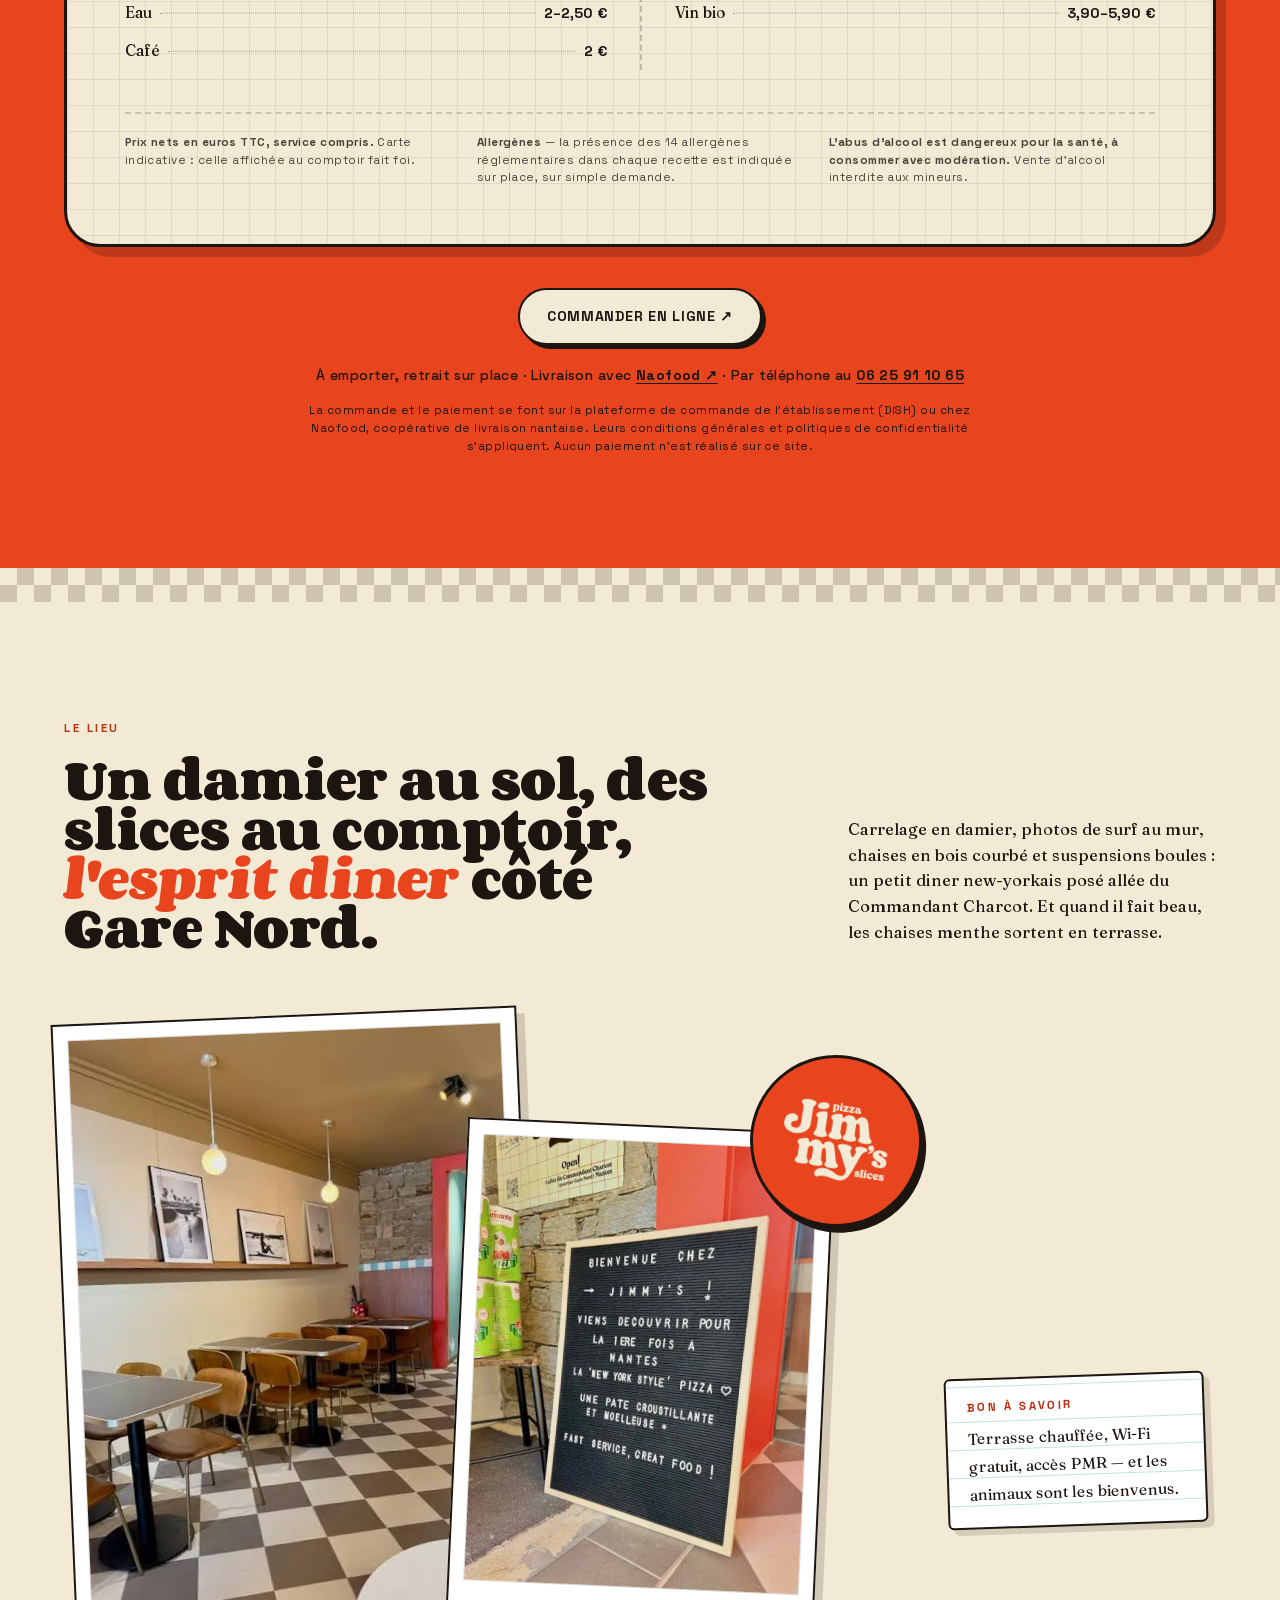
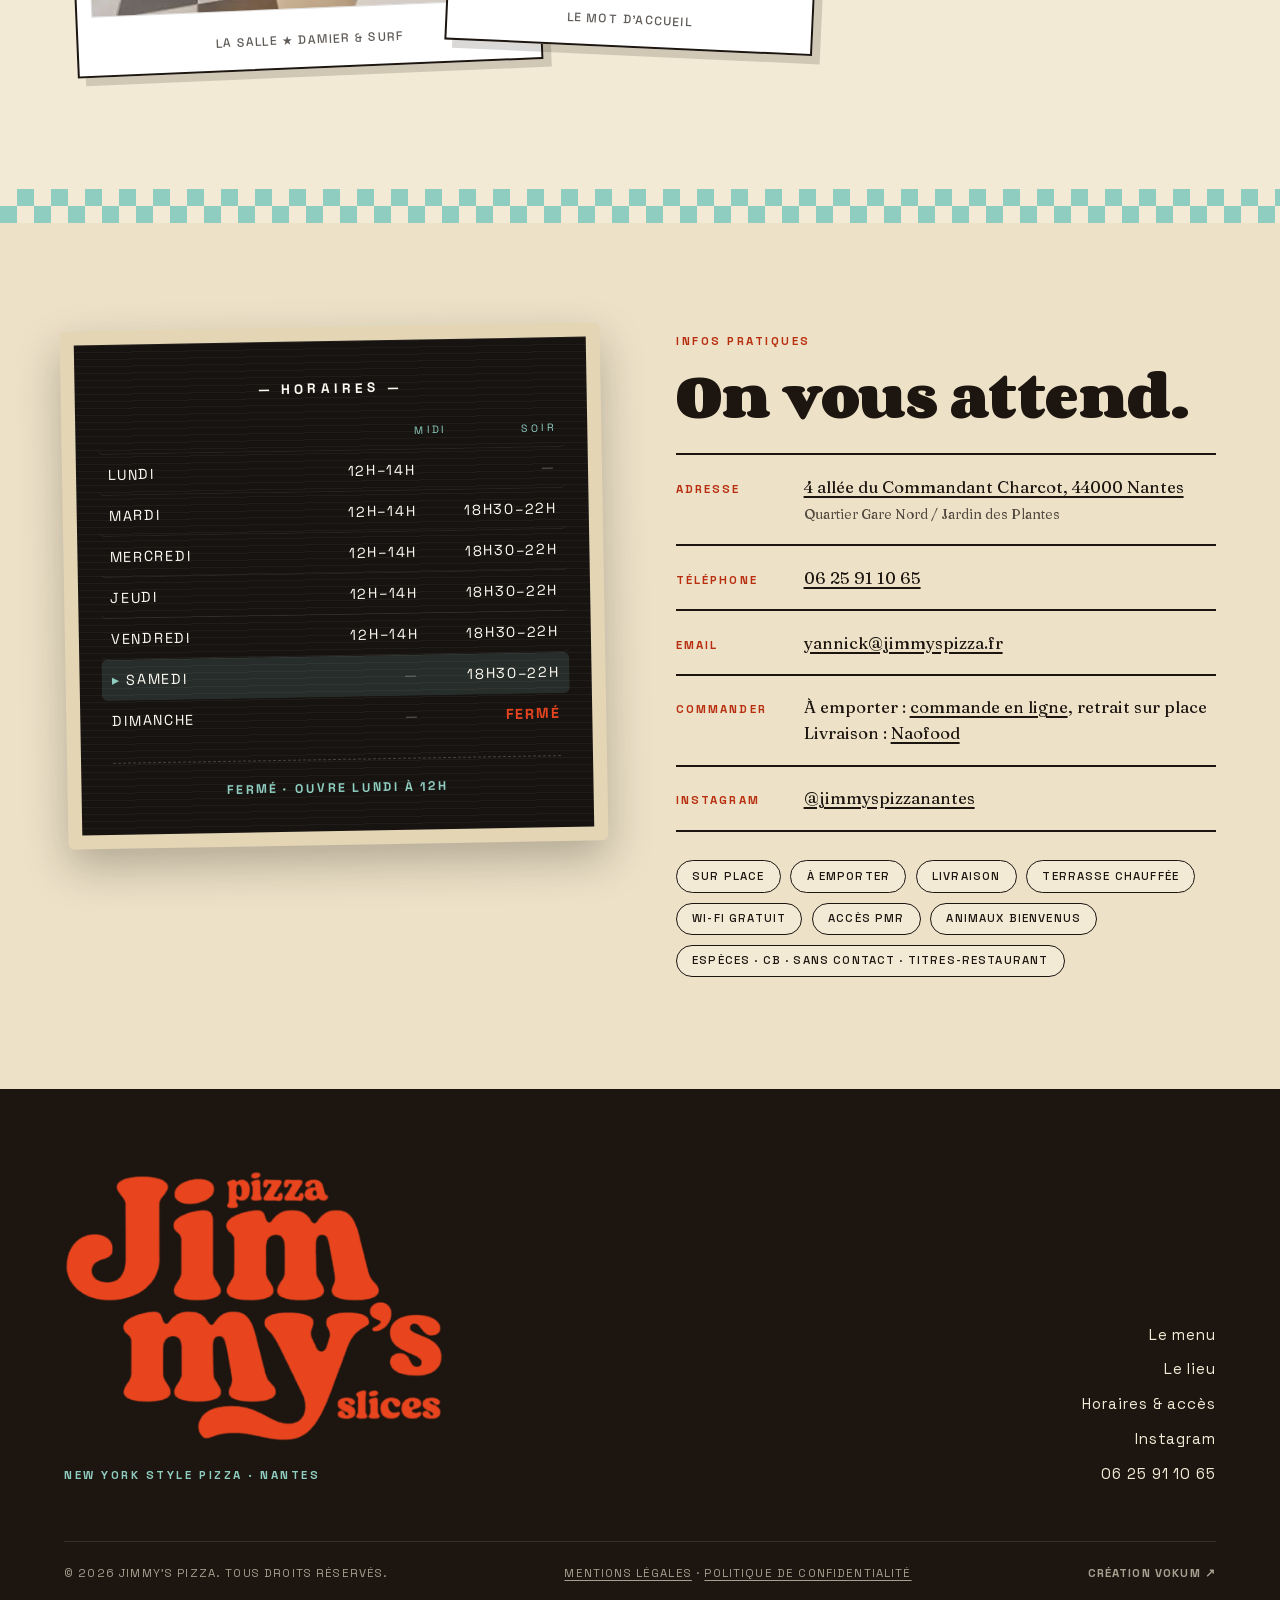
==== commit 239775d2: "Checklist qualité : contrastes AA, 404, image réseaux, WebP, cache, anti-spam, CTA unique - Contrast" ====
--- a/index.html
+++ b/index.html
@@ -3,8 +3,8 @@
 <head>
 <meta charset="UTF-8">
 <meta name="viewport" content="width=device-width, initial-scale=1.0">
-<title>Jimmy's Pizza — Pizzeria New York Style à Nantes (Gare Nord) · Pizza by the Slice</title>
-<meta name="description" content="Jimmy's Pizza, la première pizzeria New York style de Nantes : pizza à la part, pâte fermentée 72 h. 4 allée du Commandant Charcot, quartier Gare Nord. Sur place, à emporter ou en livraison — 06 25 91 10 65.">
+<title>Jimmy's Pizza · Pizza New York à la part, Nantes Gare Nord</title>
+<meta name="description" content="Pizzeria New York style à Nantes, quartier Gare Nord : pizza à la part, pâte fermentée 72 h. Sur place, à emporter (commande en ligne) ou en livraison.">
 <link rel="canonical" href="https://jimmy-s-pizza.vercel.app/">
 <!-- Maquette en attente de validation par l'établissement : non indexée. À retirer (ici et dans vercel.json) à la mise en ligne officielle. -->
 <meta name="robots" content="noindex, nofollow">
@@ -18,11 +18,15 @@
 <meta property="og:title" content="Jimmy's Pizza — Pizzeria New York Style à Nantes">
 <meta property="og:description" content="Pizza by the slice, pâte fermentée 72 h. 4 allée du Commandant Charcot, Nantes. Sur place, à emporter, en livraison.">
 <meta property="og:url" content="https://jimmy-s-pizza.vercel.app/">
-<meta property="og:image" content="https://jimmy-s-pizza.vercel.app/assets/facade.jpg">
+<meta property="og:image" content="https://jimmy-s-pizza.vercel.app/assets/og-image.jpg">
+<meta property="og:image:width" content="1200">
+<meta property="og:image:height" content="630">
+<meta property="og:image:alt" content="Logo Jimmy's Pizza Slices et sa devanture, allée du Commandant Charcot à Nantes">
 <meta name="twitter:card" content="summary_large_image">
 <meta name="twitter:title" content="Jimmy's Pizza — Pizzeria New York Style à Nantes">
 <meta name="twitter:description" content="Pizza by the slice, pâte 72 h, quartier Gare Nord. Sur place, à emporter, en livraison.">
-<meta name="twitter:image" content="https://jimmy-s-pizza.vercel.app/assets/facade.jpg">
+<meta name="twitter:image" content="https://jimmy-s-pizza.vercel.app/assets/og-image.jpg">
+<link rel="icon" href="favicon.ico" sizes="any">
 <link rel="icon" type="image/png" sizes="48x48" href="assets/favicon-48.png">
 <link rel="apple-touch-icon" href="assets/apple-touch-icon.png">
 <meta name="theme-color" content="#E8451F">
@@ -37,7 +41,6 @@
   "url": "https://jimmy-s-pizza.vercel.app/",
   "image": "https://jimmy-s-pizza.vercel.app/assets/facade.jpg",
   "telephone": "+33625911065",
-  "email": "yannick@jimmyspizza.fr",
   "servesCuisine": ["Pizza", "Pizza new-yorkaise", "Américaine"],
   "priceRange": "€",
   "currenciesAccepted": "EUR",
@@ -88,12 +91,13 @@
 <link rel="stylesheet" href="assets/fonts.css">
 <link rel="preload" href="assets/fonts/caprasimo-400.woff2" as="font" type="font/woff2" crossorigin>
 <link rel="preload" href="assets/fonts/corben-700.woff2" as="font" type="font/woff2" crossorigin>
-<link rel="preload" href="assets/logo-mark.png" as="image">
-<link rel="preload" href="assets/logo-sprite.png" as="image">
+<link rel="preload" href="assets/logo-mark.webp" as="image">
+<link rel="preload" href="assets/logo-sprite.webp" as="image">
 <style>
 :root{
   --tomate:#E8451F;
   --tomate-fonce:#C93312;
+  --tomate-txt:#B82F10; /* tomate assombri pour les petits textes sur crème : ≥ 4,6:1 (AA) */
   --creme:#F3EAD5;
   --creme-2:#EDE2C8;
   --encre:#1C1510;
@@ -114,6 +118,7 @@
   overflow-x:hidden;
 }
 img{max-width:100%;height:auto;display:block}
+picture{display:block}
 a{color:inherit}
 ::selection{background:var(--tomate);color:var(--creme)}
 :focus-visible{outline:3px solid var(--menthe);outline-offset:3px}
@@ -138,8 +143,8 @@
   display:block;
   aspect-ratio:900/645;
   background:currentColor;
-  -webkit-mask:url(assets/logo-mark.png) center/contain no-repeat;
-          mask:url(assets/logo-mark.png) center/contain no-repeat;
+  -webkit-mask:url(assets/logo-mark.webp) center/contain no-repeat;
+          mask:url(assets/logo-mark.webp) center/contain no-repeat;
 }
 
 /* ---------- reveals au scroll ---------- */
@@ -153,7 +158,7 @@
 /* ---------- ouverture : son logo s'assemble, puis file se poser dans le header ---------- */
 /* Même geste que le letterboard de la boutique : chaque lettre s'enfiche un peu de travers puis se redresse.
    « Bienvenue chez » en Caprasimo (la famille Cooper de son logo), puis les 16 pièces du vrai logo
-   (assets/logo-sprite.png). Rien ne s'applique sans html.js-motion. */
+   (assets/logo-sprite.webp). Rien ne s'applique sans html.js-motion. */
 :root{
   --ease-out:cubic-bezier(.16,1,.3,1);
   --ease-io:cubic-bezier(.65,0,.35,1);
@@ -173,12 +178,13 @@
 .intro-hello .ch{display:inline-block}
 .intro-hello .sp{display:inline-block;width:.28em}
 .intro-logo{position:relative;width:clamp(230px,34vw,460px);aspect-ratio:900/645}
-.lg-p{position:absolute;background:url(assets/logo-sprite.png) no-repeat}
+.lg-p{position:absolute;background:url(assets/logo-sprite.webp) no-repeat}
 .intro-base{
   font-family:'Space Grotesk',sans-serif;font-weight:700;font-size:clamp(.64rem,1.1vw,.78rem);
   letter-spacing:.32em;padding-left:.32em;text-transform:uppercase;margin-top:2.8em;opacity:.9;
 }
-.intro-base span{color:var(--menthe)}
+.intro-base{color:var(--encre)}
+.intro-base span{color:var(--creme)}
 .js-motion .intro-hello .ch,.js-motion .lg-p{
   animation:press calc(var(--pd,460ms) * var(--k)) var(--ease-out) calc(var(--t,0ms) * var(--k)) backwards;
   animation-play-state:paused;
@@ -252,20 +258,21 @@
 .logo-wrap:hover{transform:rotate(-4deg) scale(1.04)}
 nav{display:flex;gap:2rem;align-items:center}
 nav a.nl{
-  font-family:'Space Grotesk',sans-serif;font-weight:500;font-size:.85rem;
+  color:var(--encre);
+  font-family:'Space Grotesk',sans-serif;font-weight:700;font-size:.85rem;
   letter-spacing:.08em;text-transform:uppercase;text-decoration:none;
   position:relative;
 }
 nav a.nl::after{
   content:'';position:absolute;left:0;bottom:-4px;width:100%;height:2px;
-  background:var(--creme);transform:scaleX(0);transform-origin:left;
+  background:var(--encre);transform:scaleX(0);transform-origin:left;
   transition:transform .35s var(--ease);
 }
 nav a.nl:hover::after{transform:scaleX(1)}
 .tel-btn{
   font-family:'Space Grotesk',sans-serif;font-weight:700;font-size:.85rem;
   text-decoration:none;letter-spacing:.04em;
-  background:var(--creme);color:var(--tomate);
+  background:var(--creme);color:var(--tomate-txt);
   padding:.55rem 1.1rem;border-radius:999px;border:2px solid var(--encre);
   box-shadow:3px 3px 0 var(--encre);
   transition:transform .25s ease,box-shadow .25s ease;
@@ -300,14 +307,16 @@
   position:relative;
 }
 .hero-txt{display:flex;flex-direction:column;justify-content:center;align-items:flex-start;padding-bottom:5rem}
-.hero .status{margin-bottom:1.9rem}
+.hero .status{margin-bottom:1.9rem;color:var(--encre)}
 h1.groovy{font-size:clamp(2.5rem,calc(5.1vw - 3px),4.7rem);margin-bottom:1.6rem;text-wrap:wrap}
 h1 .slice-w{display:inline-block;transform:skewX(-7deg);color:var(--encre);white-space:nowrap}
-.hero-sub{font-size:clamp(1.05rem,1.45vw,1.28rem);max-width:33rem;opacity:.95}
-.hero-ctas{display:flex;gap:1rem;margin-top:2.3rem;flex-wrap:wrap}
+.hero-sub{font-size:clamp(1.05rem,1.45vw,1.28rem);max-width:33rem;color:var(--encre)}
+.hero-ctas{display:flex;gap:1.4rem;margin-top:2.3rem;flex-wrap:wrap;align-items:center}
+.hero-alt{color:var(--encre);font-family:'Space Grotesk',sans-serif;font-weight:700;font-size:.85rem;letter-spacing:.06em;text-transform:uppercase;text-underline-offset:4px;text-decoration-thickness:2px}
 .hero-where{
+  color:var(--encre);
   margin-top:1.6rem;display:flex;align-items:center;gap:.55rem;
-  font-family:'Space Grotesk',sans-serif;font-size:.8rem;letter-spacing:.06em;opacity:.9;
+  font-family:'Space Grotesk',sans-serif;font-size:.8rem;letter-spacing:.06em;
 }
 .hero-where svg{flex:none}
 .btn{
@@ -320,8 +329,8 @@
 }
 .btn-creme{background:var(--creme);color:var(--encre);box-shadow:4px 4px 0 var(--encre)}
 .btn-creme:hover{transform:translate(-2px,-2px);box-shadow:6px 6px 0 var(--encre)}
-.btn-ghost{background:transparent;color:var(--creme);border-color:var(--creme);box-shadow:none}
-.btn-ghost:hover{background:rgba(243,234,213,.12)}
+.btn-ghost{background:transparent;color:var(--encre);border-color:var(--encre);box-shadow:none}
+.btn-ghost:hover{background:rgba(28,21,16,.08)}
 .hero-visu{display:flex;align-items:flex-end;justify-content:center}
 /* le portique : même cadre arrondi que l'encadrement de porte de la boutique */
 .portal{position:relative;width:min(100%,460px)}
@@ -401,7 +410,7 @@
   text-transform:uppercase;font-weight:500;color:rgba(28,21,16,.7);
 }
 .concept h2{font-size:clamp(2.1rem,3.6vw,3.2rem);margin:1.2rem 0 1.6rem;color:var(--tomate);max-width:16ch}
-.concept .label{color:var(--tomate)}
+.concept .label{color:var(--tomate-txt)}
 .concept p{font-size:1.08rem;max-width:33rem;margin-bottom:1.1rem}
 .stats{
   display:grid;grid-template-columns:repeat(3,1fr);
@@ -412,7 +421,7 @@
 .stat{padding:1.25rem .9rem 1.2rem;text-align:center;border-right:2px solid var(--encre)}
 .stat:last-child{border-right:none}
 .stat b{display:block;font-size:2.1rem;font-family:'Corben',serif;font-weight:700;color:var(--tomate);line-height:1;margin-bottom:.55rem}
-.stat b sup{font-size:.5em;vertical-align:.85em;line-height:0;margin-left:.04em}
+.stat b sup{font-size:.5em;vertical-align:.85em;line-height:0;margin-left:.04em;color:var(--tomate-txt)}
 .stat span{display:block;font-family:'Space Grotesk',sans-serif;font-size:.66rem;letter-spacing:.14em;text-transform:uppercase;font-weight:500;line-height:1.5;max-width:13ch;margin:0 auto}
 
 /* ---------- menu ---------- */
@@ -423,7 +432,8 @@
 }
 .menu-head{max-width:1200px;margin:0 auto 3.2rem;display:flex;align-items:flex-end;justify-content:space-between;gap:2rem;flex-wrap:wrap}
 .menu-head h2{font-size:clamp(3rem,6vw,5.4rem)}
-.menu-head .note{font-family:'Space Grotesk',sans-serif;font-size:.76rem;letter-spacing:.12em;text-transform:uppercase;opacity:.88;text-align:right;line-height:1.7}
+.menu-head .label{color:var(--encre)}
+.menu-head .note{color:var(--encre);font-family:'Space Grotesk',sans-serif;font-size:.76rem;letter-spacing:.12em;text-transform:uppercase;text-align:right;line-height:1.7}
 .menu-board{
   max-width:1200px;margin:0 auto;
   background:
@@ -443,13 +453,13 @@
   flex:none;
   background:var(--tomate);color:var(--creme);
   font-family:'Corben',serif;font-weight:700;
-  font-size:clamp(1.15rem,2vw,1.5rem);line-height:1.2;
+  font-size:clamp(1.2rem,2vw,1.5rem);line-height:1.2;
   padding:.35rem 1.3rem .45rem;
   border-radius:999px;border:2px solid var(--encre);
   transform:rotate(-1.2deg);
   white-space:nowrap;
 }
-.cat-head .label{opacity:.6}
+.cat-head .label{opacity:.72}
 /* liste type ardoise de slice shop : nom, pointillés, prix */
 .slices{
   list-style:none;
@@ -462,7 +472,7 @@
 .sl-head{display:flex;align-items:baseline;gap:.6rem}
 .sl h4{font-family:'Corben',serif;font-weight:700;font-size:clamp(1.2rem,1.9vw,1.45rem);line-height:1.12}
 .lead{flex:1;min-width:1.2rem;border-bottom:2px dotted rgba(28,21,16,.45);transform:translateY(-.28em)}
-.prix{font-family:'Space Grotesk',sans-serif;font-weight:700;font-size:1.02rem;color:var(--tomate);white-space:nowrap}
+.prix{font-family:'Space Grotesk',sans-serif;font-weight:700;font-size:1.02rem;color:var(--tomate-txt);white-space:nowrap}
 .sl p{font-size:.95rem;opacity:.82;line-height:1.45;margin-top:.35rem;max-width:40ch}
 .tag-v{
   display:inline-block;flex:none;align-self:center;
@@ -471,7 +481,7 @@
   background:var(--menthe);border:1.5px solid var(--encre);border-radius:999px;
   padding:.16rem .55rem;
 }
-.tag-v.sq{background:var(--tomate);color:var(--creme)}
+.tag-v.sq{background:var(--encre);color:var(--creme)}
 /* infos consommateurs obligatoires : prix, allergènes, alcool */
 .menu-legal{
   margin-top:2.6rem;padding-top:1.3rem;border-top:2px dashed var(--rule);
@@ -494,7 +504,9 @@
 .ex .row .lead{border-bottom-width:1.5px;border-color:rgba(28,21,16,.35)}
 .ex li em{display:block;font-style:normal;font-size:.84rem;opacity:.7;line-height:1.4;margin-top:.1rem}
 .menu-cta{max-width:1200px;margin:2.6rem auto 0;display:flex;justify-content:center;gap:1rem;flex-wrap:wrap}
-.menu-cta-note{max-width:44rem;margin:1.1rem auto 0;text-align:center;font-family:'Space Grotesk',sans-serif;font-size:.72rem;letter-spacing:.04em;line-height:1.55;opacity:.85}
+.menu-cta-alt{max-width:44rem;margin:1.2rem auto 0;text-align:center;color:var(--encre);font-family:'Space Grotesk',sans-serif;font-weight:500;font-size:.88rem;letter-spacing:.03em;line-height:1.7}
+.menu-cta-alt a{font-weight:700;text-underline-offset:3px}
+.menu-cta-note{max-width:44rem;margin:.9rem auto 0;text-align:center;color:var(--encre);font-family:'Space Grotesk',sans-serif;font-size:.72rem;letter-spacing:.04em;line-height:1.55;opacity:.85}
 
 /* ---------- lieu ---------- */
 .lieu{padding:7rem 5vw 7.5rem;background:var(--creme);overflow:hidden}
@@ -503,7 +515,7 @@
   display:grid;grid-template-columns:repeat(12,1fr);gap:1.5rem;align-items:end;
 }
 .lieu-head>div{grid-column:1 / span 8}
-.lieu-head .label{color:var(--tomate)}
+.lieu-head .label{color:var(--tomate-txt)}
 .lieu-head h2{font-size:clamp(2.1rem,3.7vw,3.3rem);margin-top:1rem;text-wrap:pretty}
 .lieu-head h2 em{color:var(--tomate);font-style:normal;display:inline-block;transform:skewX(-7deg)}
 .lieu-head p{grid-column:9 / span 4;font-size:1.04rem;padding-bottom:.35rem}
@@ -534,7 +546,7 @@
   background-image:repeating-linear-gradient(180deg,transparent 0 27px,rgba(143,205,192,.55) 27px 28px);
   background-position:0 14px;
 }
-.ticket .label{color:var(--tomate);display:block;margin-bottom:.5rem}
+.ticket .label{color:var(--tomate-txt);display:block;margin-bottom:.5rem}
 .ticket p{font-size:.98rem;line-height:28px}
 
 /* ---------- infos / letterboard ---------- */
@@ -573,13 +585,13 @@
   letter-spacing:.18em;text-transform:uppercase;color:var(--menthe);min-height:1.2em;
 }
 .infos-txt h2{font-size:clamp(2.2rem,4vw,3.4rem);margin:1rem 0 2rem}
-.infos-txt .label{color:var(--tomate)}
+.infos-txt .label{color:var(--tomate-txt)}
 .info-item{display:flex;gap:1.1rem;padding:1.15rem 0;border-top:2px solid var(--encre);align-items:baseline}
 .info-item:last-of-type{border-bottom:2px solid var(--encre)}
-.info-item .k{font-family:'Space Grotesk',sans-serif;font-weight:700;font-size:.72rem;letter-spacing:.18em;text-transform:uppercase;min-width:110px;color:var(--tomate)}
+.info-item .k{font-family:'Space Grotesk',sans-serif;font-weight:700;font-size:.72rem;letter-spacing:.18em;text-transform:uppercase;min-width:110px;color:var(--tomate-txt)}
 .info-item .v{font-size:1.05rem}
 .info-item .v a{text-decoration:underline;text-decoration-thickness:1.5px;text-underline-offset:3px;transition:color .2s}
-.info-item .v a:hover{color:var(--tomate)}
+.info-item .v a:hover{color:var(--tomate-txt)}
 .info-item small{font-size:.86rem;opacity:.75}
 .services{display:flex;flex-wrap:wrap;gap:.6rem;margin-top:1.8rem}
 .chip{
@@ -635,6 +647,7 @@
   .ex,.ex:first-child,.ex:last-child{padding:1.2rem 0;border-left:none;border-top:2px dashed var(--rule)}
   .ex:first-child{border-top:none;padding-top:0}
   .cat-head .label{display:none}
+  .cat-title{white-space:normal;flex:0 1 auto;max-width:100%}
 }
 @media (max-width:640px){
   html{scroll-padding-top:70px}
@@ -642,13 +655,14 @@
   header{padding:8px 18px}
   .logo-wrap{width:58px}
   nav{display:none}
-  header .head-status{display:inline-flex;font-size:.62rem;padding:.38rem .8rem .38rem .7rem;color:var(--creme);text-decoration:none}
+  header .head-status{display:inline-flex;font-size:.62rem;padding:.38rem .8rem .38rem .7rem;color:var(--encre);text-decoration:none}
   header .head-status[hidden]{display:none}
   h1.groovy{font-size:8.6vw}
   .hero{padding:92px 6vw 0}
   .hero .status{display:none}
   .hero-ctas{width:100%;flex-direction:column}
   .hero-ctas .btn{width:100%}
+  .hero-alt{align-self:center}
   .hero-badge{width:100px;height:100px;left:-10px;top:-36px}
   .hero-badge text{font-size:11px}
   :root{--frame:16px}
@@ -685,7 +699,7 @@
     min-height:52px;border-radius:12px;text-decoration:none;
     font-family:'Space Grotesk',sans-serif;font-weight:700;font-size:.64rem;letter-spacing:.14em;text-transform:uppercase;
   }
-  .dock a:first-child{background:var(--tomate)}
+  .dock a:first-child{background:var(--creme);color:var(--encre)}
   .dock a:active{background:rgba(243,234,213,.12)}
 }
 </style>
@@ -742,7 +756,7 @@
       <p class="hero-sub" data-h style="--d:560ms">Croustillante dessous, moelleuse dedans, pliée en deux comme à Brooklyn. Pizza by the slice, pâte fermentée 72&nbsp;heures — à dévorer sur place, à emporter ou en livraison.</p>
       <div class="hero-ctas">
         <a class="btn btn-creme" href="https://jimmys-pizza-nantes.order.app.hd.digital" target="_blank" rel="noopener" data-h style="--d:660ms">Commander en ligne ↗</a>
-        <a class="btn btn-ghost" href="#menu" data-h style="--d:740ms">Voir le menu</a>
+        <a class="hero-alt" href="#menu" data-h style="--d:740ms">ou voir la carte ↓</a>
       </div>
       <a class="hero-where" data-h style="--d:820ms;text-decoration:none" href="https://maps.google.com/?q=Jimmy's+Pizza+4+All%C3%A9e+Commandant+Charcot+44000+Nantes" target="_blank" rel="noopener">
         <svg width="14" height="18" viewBox="0 0 14 18" aria-hidden="true"><path d="M7 0C3.1 0 0 3.1 0 7c0 5.2 7 11 7 11s7-5.8 7-11c0-3.9-3.1-7-7-7Zm0 9.6A2.6 2.6 0 1 1 7 4.4a2.6 2.6 0 0 1 0 5.2Z" fill="currentColor"/></svg>
@@ -774,7 +788,7 @@
   <section class="concept" id="concept">
     <div class="concept-grid">
       <figure class="polaroid rv">
-        <img src="assets/slices.jpg" alt="Quatre parts de pizza New York style sur assiettes en carton" width="800" height="1067" decoding="async" loading="lazy">
+        <picture><source srcset="assets/slices.webp" type="image/webp"><img src="assets/slices.jpg" alt="Quatre parts de pizza New York style sur assiettes en carton" width="800" height="1067" decoding="async" loading="lazy"></picture>
         <figcaption>Les slices du jour ★</figcaption>
       </figure>
       <div>
@@ -904,10 +918,9 @@
     </div>
 
     <div class="menu-cta rv">
-      <a class="btn btn-creme" href="https://jimmys-pizza-nantes.order.app.hd.digital" target="_blank" rel="noopener">À emporter · commander en ligne ↗</a>
-      <a class="btn btn-ghost" href="https://naofood.coopcycle.org/fr/restaurant/181-jimmy-s-pizza" target="_blank" rel="noopener">Livraison avec Naofood ↗</a>
-      <a class="btn btn-ghost" href="tel:+33625911065">Par téléphone · 06 25 91 10 65</a>
+      <a class="btn btn-creme" href="https://jimmys-pizza-nantes.order.app.hd.digital" target="_blank" rel="noopener">Commander en ligne ↗</a>
     </div>
+    <p class="menu-cta-alt rv">À emporter, retrait sur place · Livraison avec <a href="https://naofood.coopcycle.org/fr/restaurant/181-jimmy-s-pizza" target="_blank" rel="noopener">Naofood ↗</a> · Par téléphone au <a href="tel:+33625911065">06&nbsp;25&nbsp;91&nbsp;10&nbsp;65</a></p>
     <p class="menu-cta-note rv">La commande et le paiement se font sur la plateforme de commande de l'établissement (DISH) ou chez Naofood, coopérative de livraison nantaise. Leurs conditions générales et politiques de confidentialité s'appliquent. Aucun paiement n'est réalisé sur ce site.</p>
   </section>
 
@@ -924,11 +937,11 @@
     </div>
     <div class="collage">
       <figure class="polaroid c-salle rv">
-        <img src="assets/salle.jpg" alt="La salle de Jimmy's : sol en damier, chaises en bois et photos de surf" width="480" height="640" loading="lazy" decoding="async">
+        <picture><source srcset="assets/salle.webp" type="image/webp"><img src="assets/salle.jpg" alt="La salle de Jimmy's : sol en damier, chaises en bois et photos de surf" width="480" height="640" loading="lazy" decoding="async"></picture>
         <figcaption>La salle ★ damier &amp; surf</figcaption>
       </figure>
       <figure class="polaroid c-pancarte rv d1">
-        <img src="assets/pancarte.jpg" alt="Letterboard d'accueil : bienvenue chez Jimmy's, la New York style pizza à Nantes" width="768" height="1024" loading="lazy" decoding="async">
+        <picture><source srcset="assets/pancarte.webp" type="image/webp"><img src="assets/pancarte.jpg" alt="Letterboard d'accueil : bienvenue chez Jimmy's, la New York style pizza à Nantes" width="768" height="1024" loading="lazy" decoding="async"></picture>
         <figcaption>Le mot d'accueil</figcaption>
       </figure>
       <div class="c-side">
@@ -974,7 +987,7 @@
           </div>
           <div class="info-item">
             <span class="k">Email</span>
-            <span class="v"><a href="mailto:yannick@jimmyspizza.fr">yannick@jimmyspizza.fr</a></span>
+            <span class="v"><a class="mail" data-u="yannick" data-d="jimmyspizza.fr" href="#infos">yannick [arobase] jimmyspizza.fr</a></span>
           </div>
           <div class="info-item">
             <span class="k">Commander</span>
@@ -1185,6 +1198,9 @@
   if(row){ row.classList.add('today'); row.setAttribute('aria-current','date'); }
 })();
 
+/* e-mail reconstitué au chargement : absent du HTML, donc invisible pour les robots collecteurs */
+document.querySelectorAll('a.mail').forEach(a=>{ const e=a.dataset.u+'@'+a.dataset.d; a.href='mailto:'+e; a.textContent=e; });
+
 const io=new IntersectionObserver((entries)=>{
   entries.forEach(e=>{ if(e.isIntersecting){ e.target.classList.add('on'); io.unobserve(e.target);} });
 },{threshold:.15,rootMargin:'0px 0px -40px 0px'});
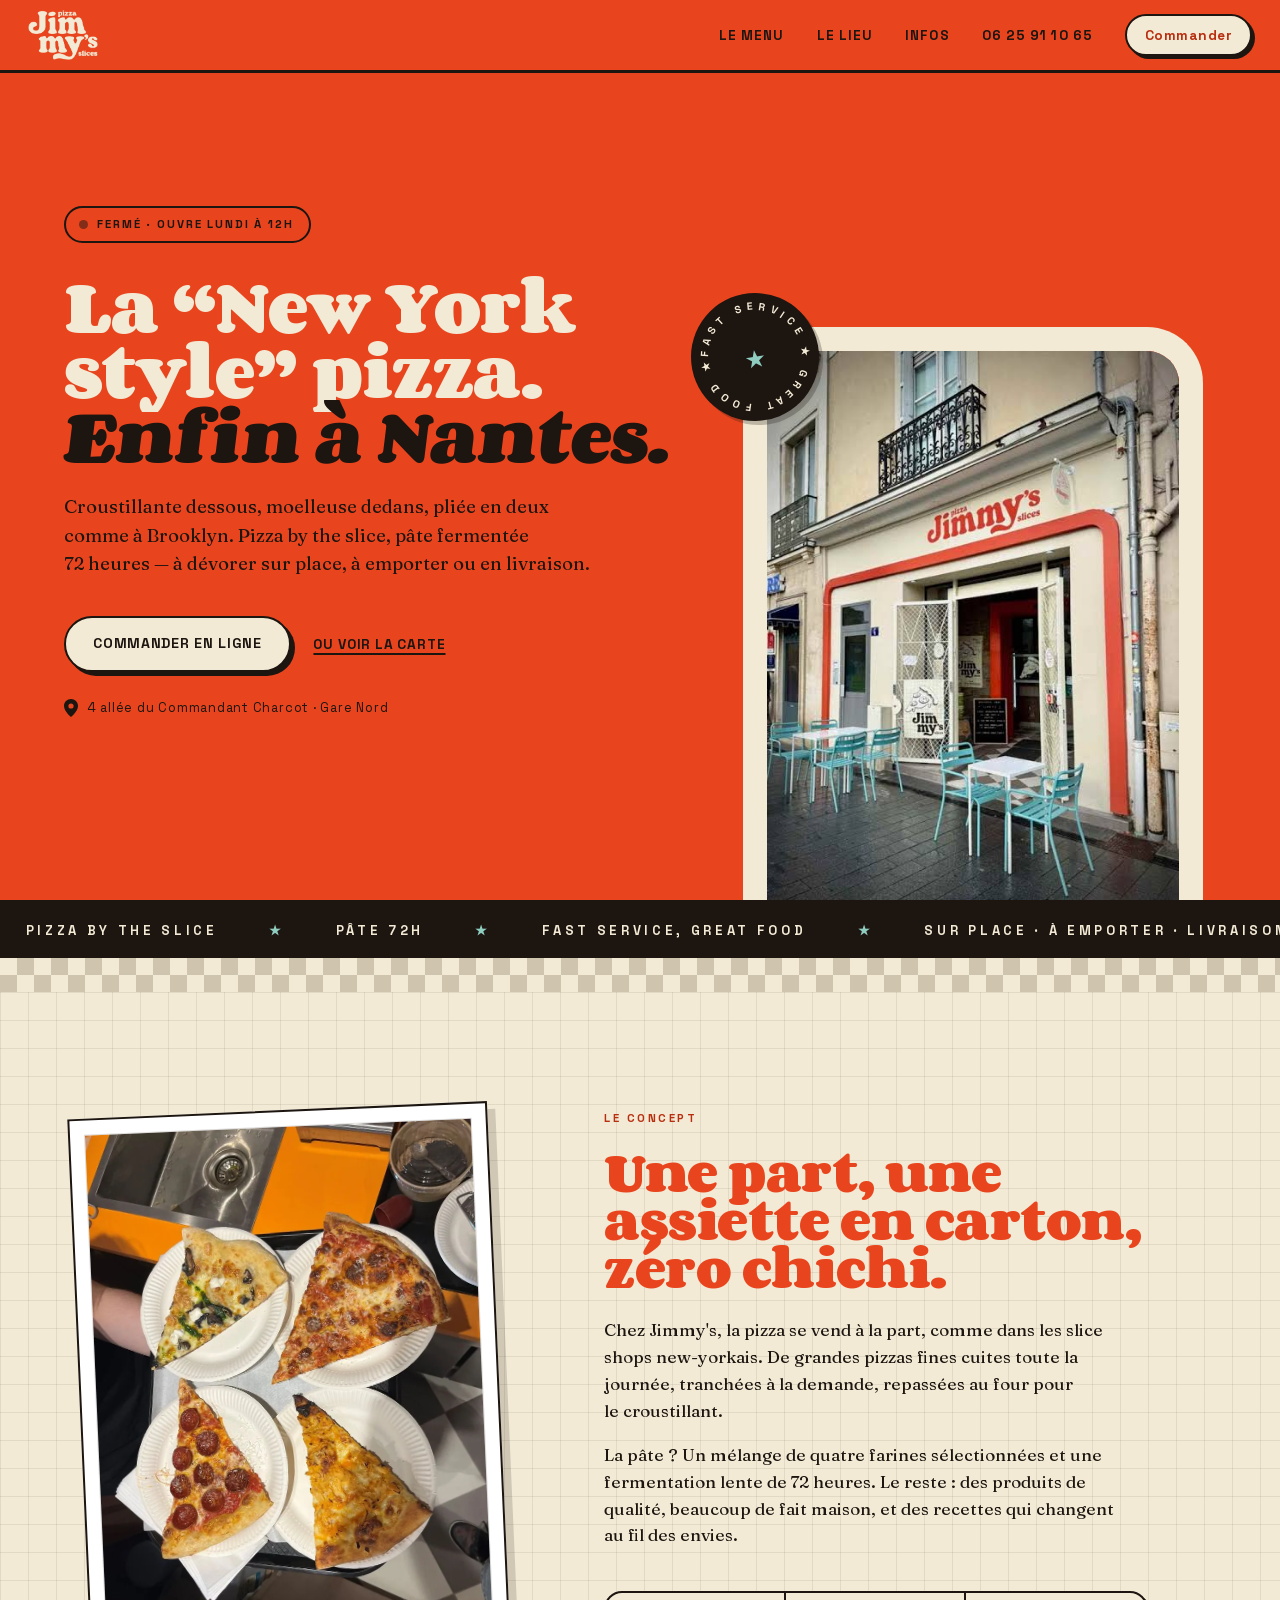
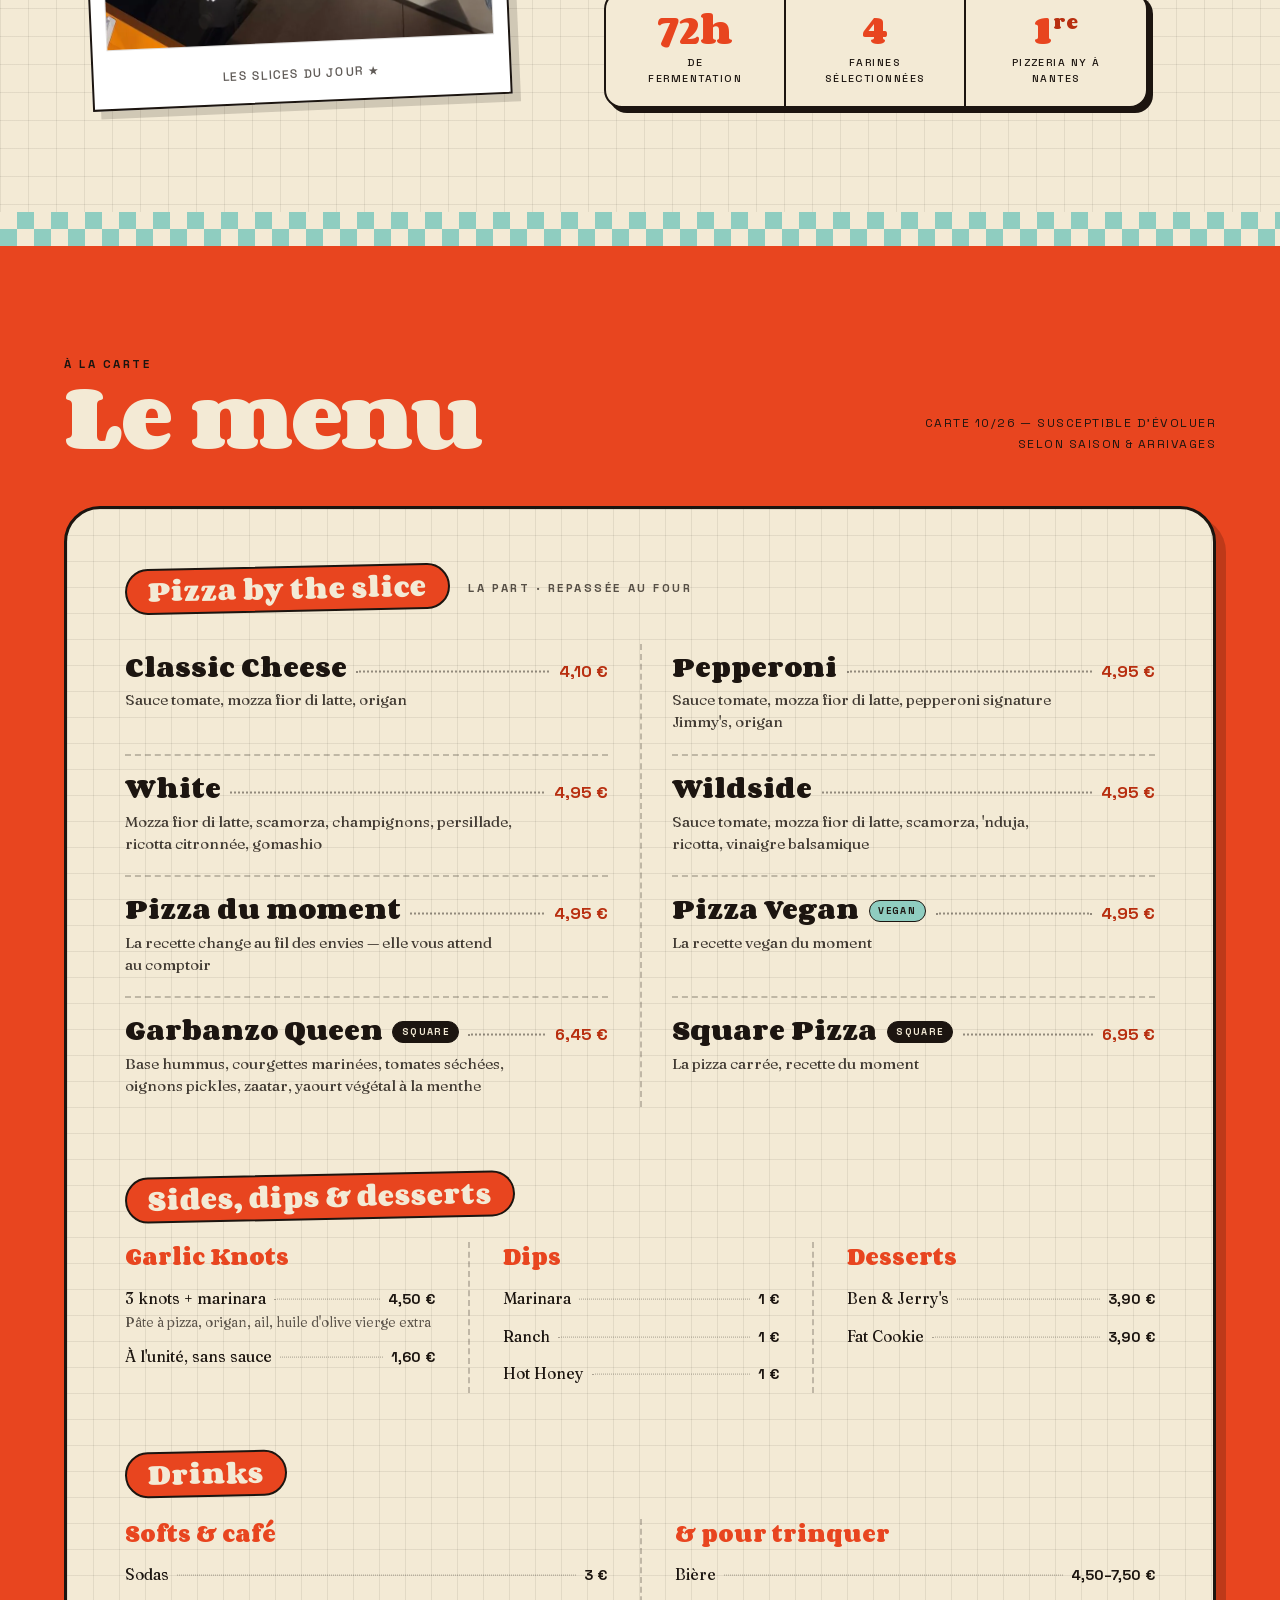
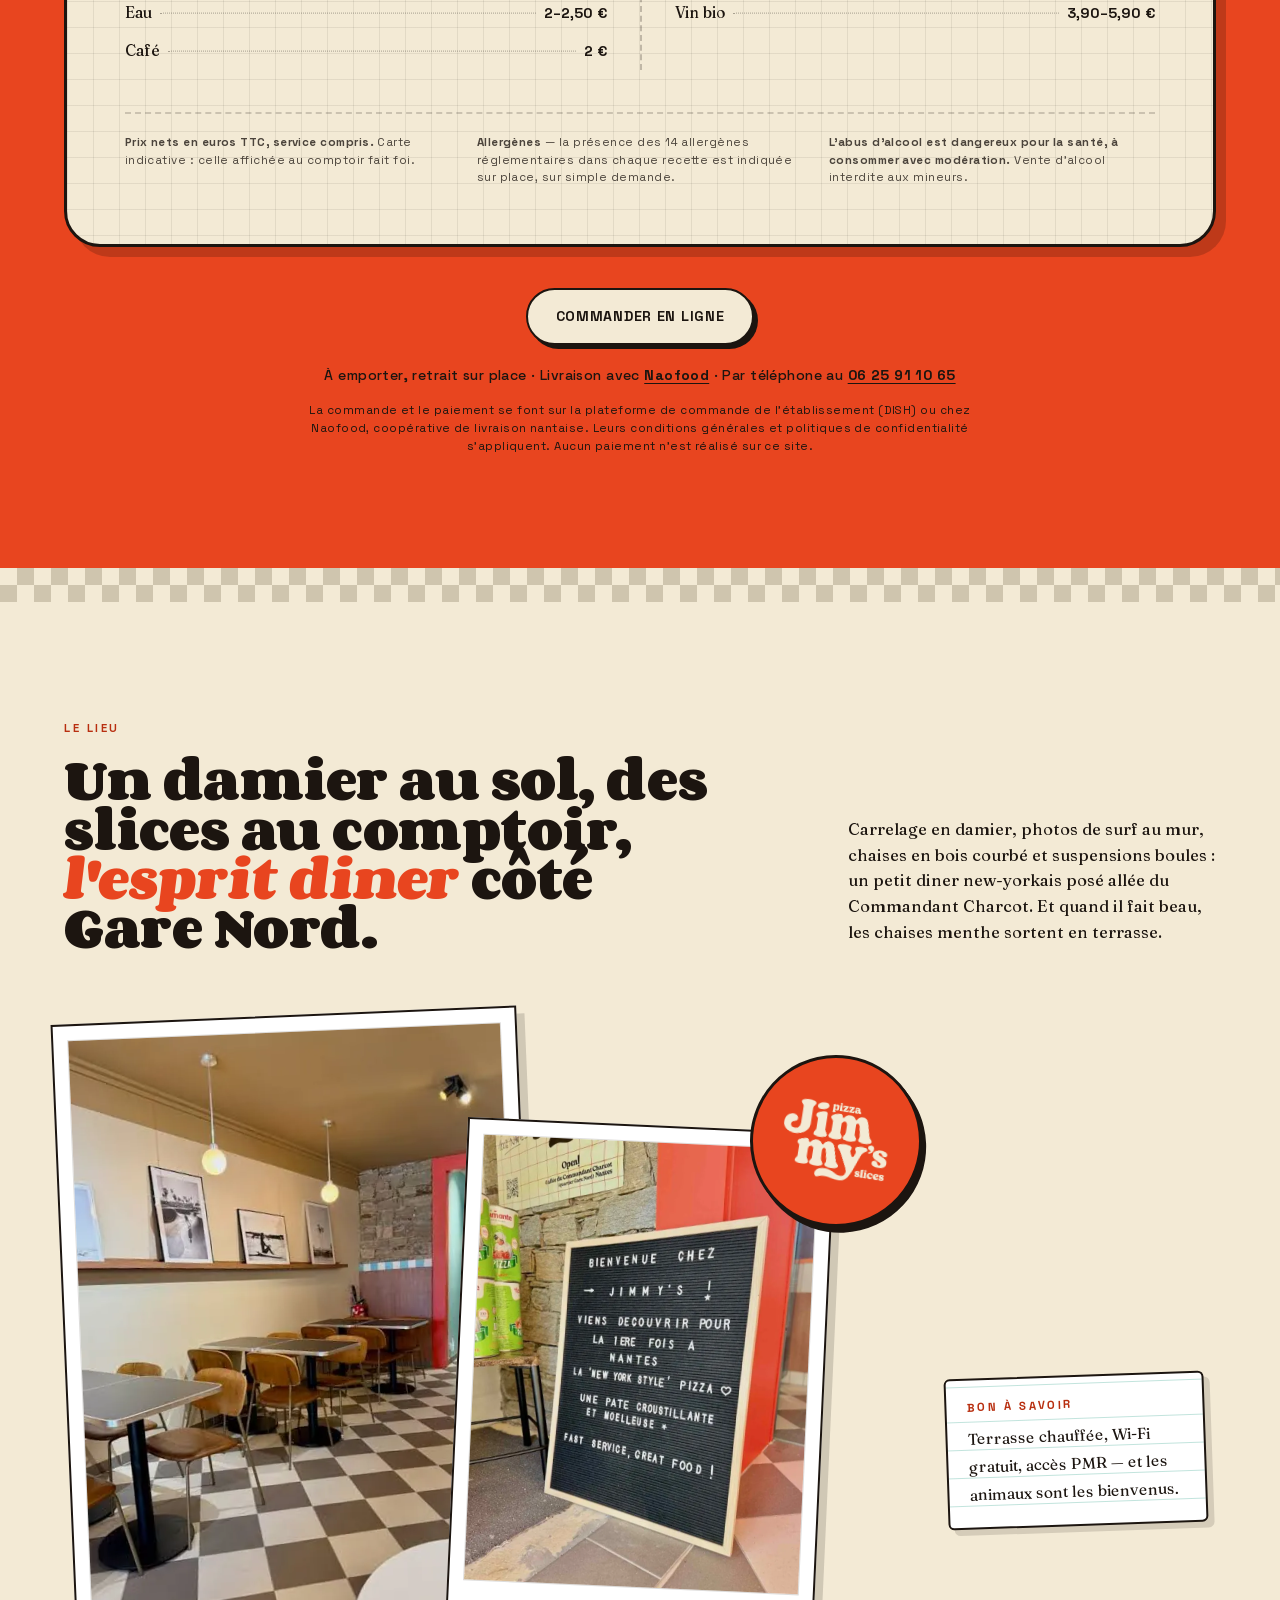
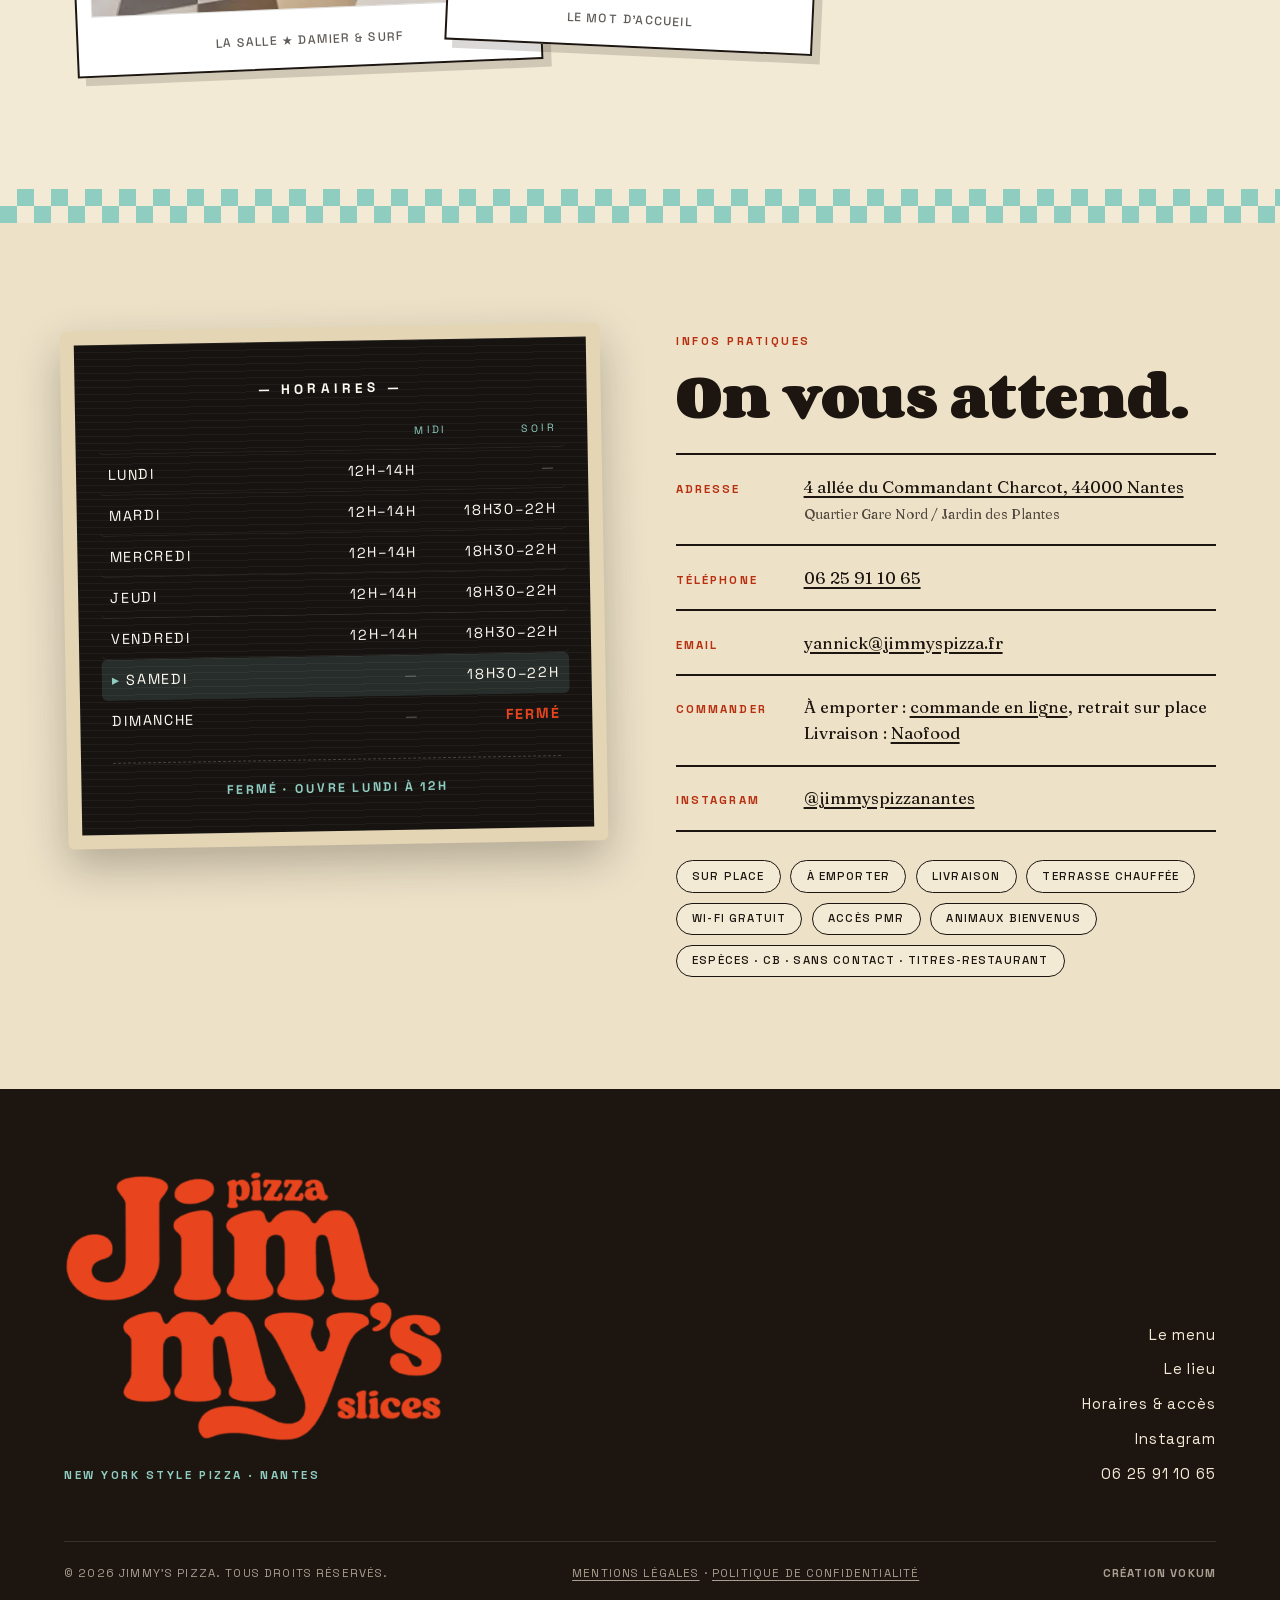
==== commit 844e12a7: "Suppression des flèches dans les boutons et liens Co-Authored-By: Claude Opus 5.5 <noreply@anthropic" ====
--- a/index.html
+++ b/index.html
@@ -741,7 +741,7 @@
     <a class="nl" href="#lieu">Le lieu</a>
     <a class="nl" href="#infos">Infos</a>
     <a class="nl" href="tel:+33625911065">06 25 91 10 65</a>
-    <a class="tel-btn" href="https://jimmys-pizza-nantes.order.app.hd.digital" target="_blank" rel="noopener">Commander ↗</a>
+    <a class="tel-btn" href="https://jimmys-pizza-nantes.order.app.hd.digital" target="_blank" rel="noopener">Commander</a>
   </nav>
   <a class="status head-status" href="#infos" data-status hidden><span class="dot"></span><span class="status-txt"></span></a>
 </header>
@@ -755,8 +755,8 @@
       <h1 class="groovy" data-split style="--d:200ms">La “New York<br>style” pizza.<br><span class="slice-w">Enfin à&nbsp;Nantes.</span></h1>
       <p class="hero-sub" data-h style="--d:560ms">Croustillante dessous, moelleuse dedans, pliée en deux comme à Brooklyn. Pizza by the slice, pâte fermentée 72&nbsp;heures — à dévorer sur place, à emporter ou en livraison.</p>
       <div class="hero-ctas">
-        <a class="btn btn-creme" href="https://jimmys-pizza-nantes.order.app.hd.digital" target="_blank" rel="noopener" data-h style="--d:660ms">Commander en ligne ↗</a>
-        <a class="hero-alt" href="#menu" data-h style="--d:740ms">ou voir la carte ↓</a>
+        <a class="btn btn-creme" href="https://jimmys-pizza-nantes.order.app.hd.digital" target="_blank" rel="noopener" data-h style="--d:660ms">Commander en ligne</a>
+        <a class="hero-alt" href="#menu" data-h style="--d:740ms">ou voir la carte</a>
       </div>
       <a class="hero-where" data-h style="--d:820ms;text-decoration:none" href="https://maps.google.com/?q=Jimmy's+Pizza+4+All%C3%A9e+Commandant+Charcot+44000+Nantes" target="_blank" rel="noopener">
         <svg width="14" height="18" viewBox="0 0 14 18" aria-hidden="true"><path d="M7 0C3.1 0 0 3.1 0 7c0 5.2 7 11 7 11s7-5.8 7-11c0-3.9-3.1-7-7-7Zm0 9.6A2.6 2.6 0 1 1 7 4.4a2.6 2.6 0 0 1 0 5.2Z" fill="currentColor"/></svg>
@@ -918,9 +918,9 @@
     </div>
 
     <div class="menu-cta rv">
-      <a class="btn btn-creme" href="https://jimmys-pizza-nantes.order.app.hd.digital" target="_blank" rel="noopener">Commander en ligne ↗</a>
+      <a class="btn btn-creme" href="https://jimmys-pizza-nantes.order.app.hd.digital" target="_blank" rel="noopener">Commander en ligne</a>
     </div>
-    <p class="menu-cta-alt rv">À emporter, retrait sur place · Livraison avec <a href="https://naofood.coopcycle.org/fr/restaurant/181-jimmy-s-pizza" target="_blank" rel="noopener">Naofood ↗</a> · Par téléphone au <a href="tel:+33625911065">06&nbsp;25&nbsp;91&nbsp;10&nbsp;65</a></p>
+    <p class="menu-cta-alt rv">À emporter, retrait sur place · Livraison avec <a href="https://naofood.coopcycle.org/fr/restaurant/181-jimmy-s-pizza" target="_blank" rel="noopener">Naofood</a> · Par téléphone au <a href="tel:+33625911065">06&nbsp;25&nbsp;91&nbsp;10&nbsp;65</a></p>
     <p class="menu-cta-note rv">La commande et le paiement se font sur la plateforme de commande de l'établissement (DISH) ou chez Naofood, coopérative de livraison nantaise. Leurs conditions générales et politiques de confidentialité s'appliquent. Aucun paiement n'est réalisé sur ce site.</p>
   </section>
 
@@ -1031,7 +1031,7 @@
   <div class="foot-bottom">
     <span>© 2026 Jimmy's Pizza. Tous droits réservés.</span>
     <span class="legal"><a href="mentions-legales.html">Mentions légales</a> · <a href="politique-confidentialite.html">Politique de confidentialité</a></span>
-    <a class="credit" href="https://vokumagency.com" target="_blank" rel="noopener">Création Vokum ↗</a>
+    <a class="credit" href="https://vokumagency.com" target="_blank" rel="noopener">Création Vokum</a>
   </div>
 </footer>
 
